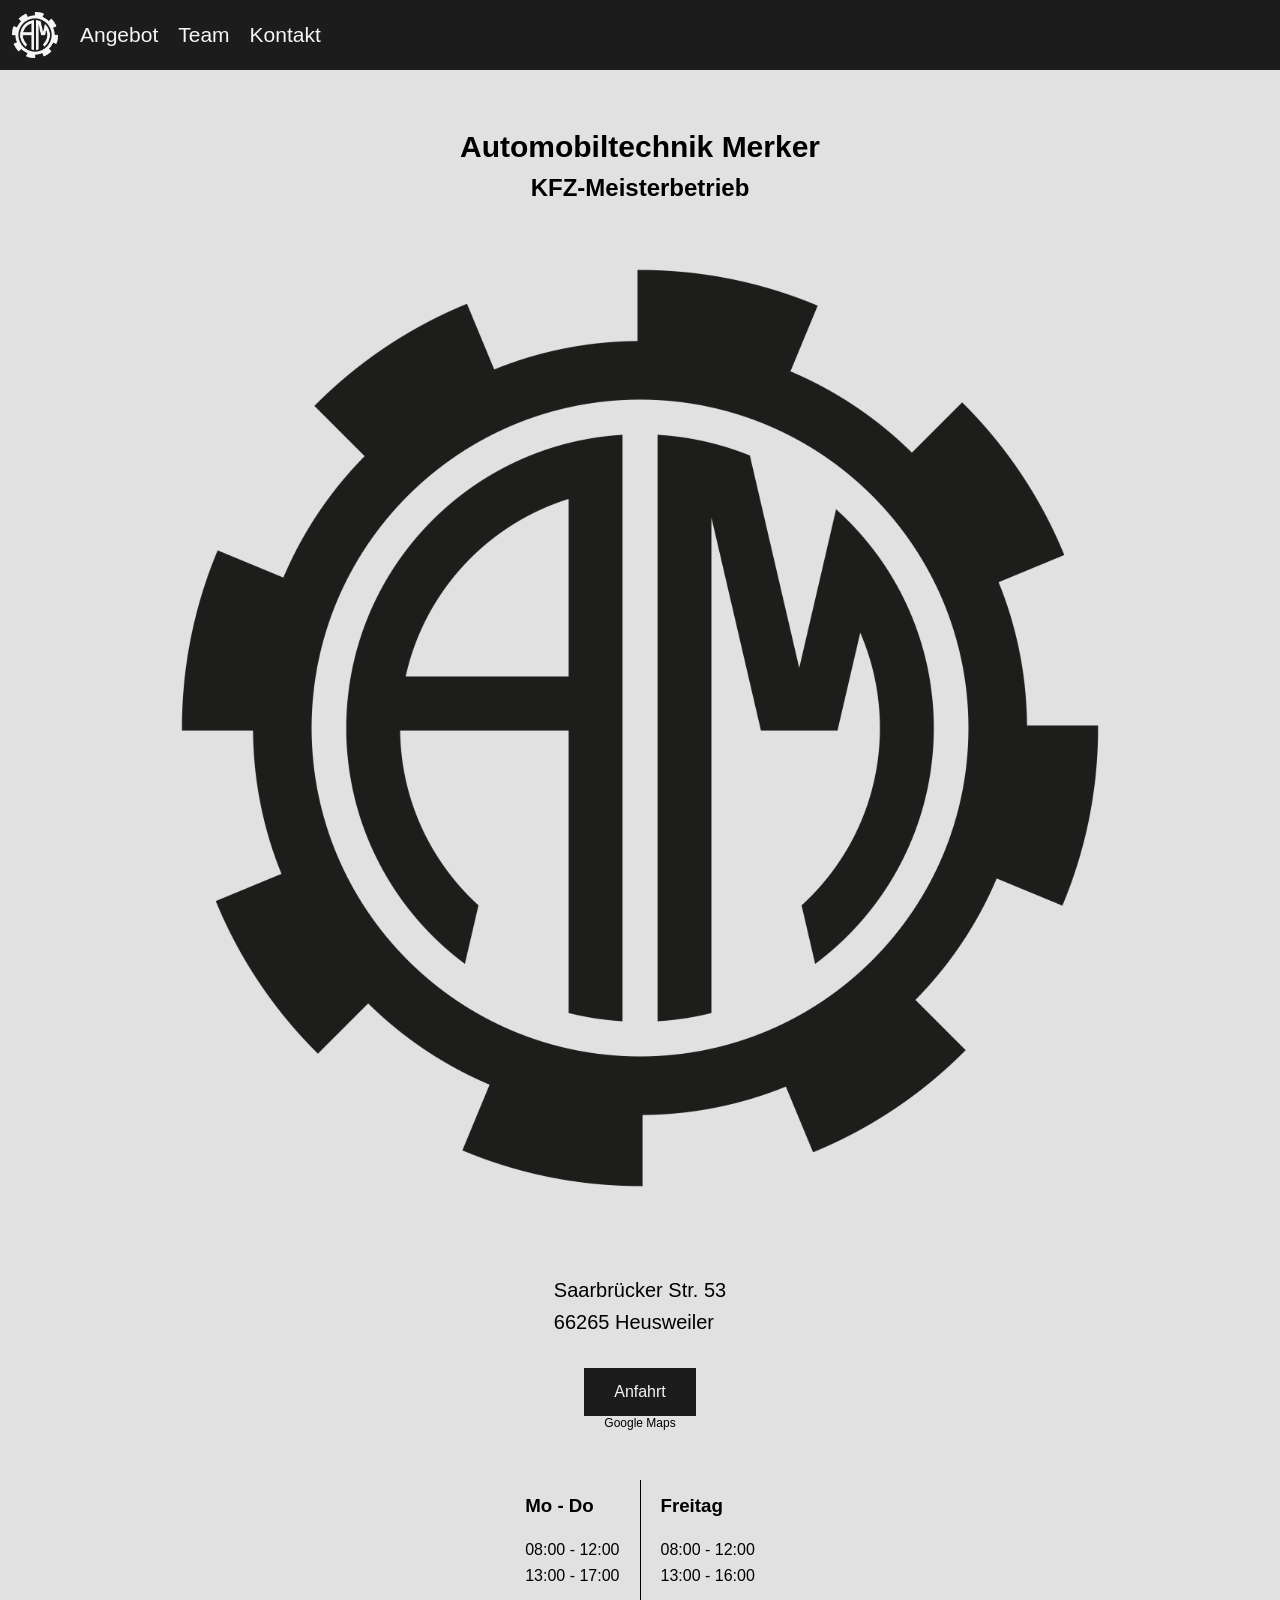
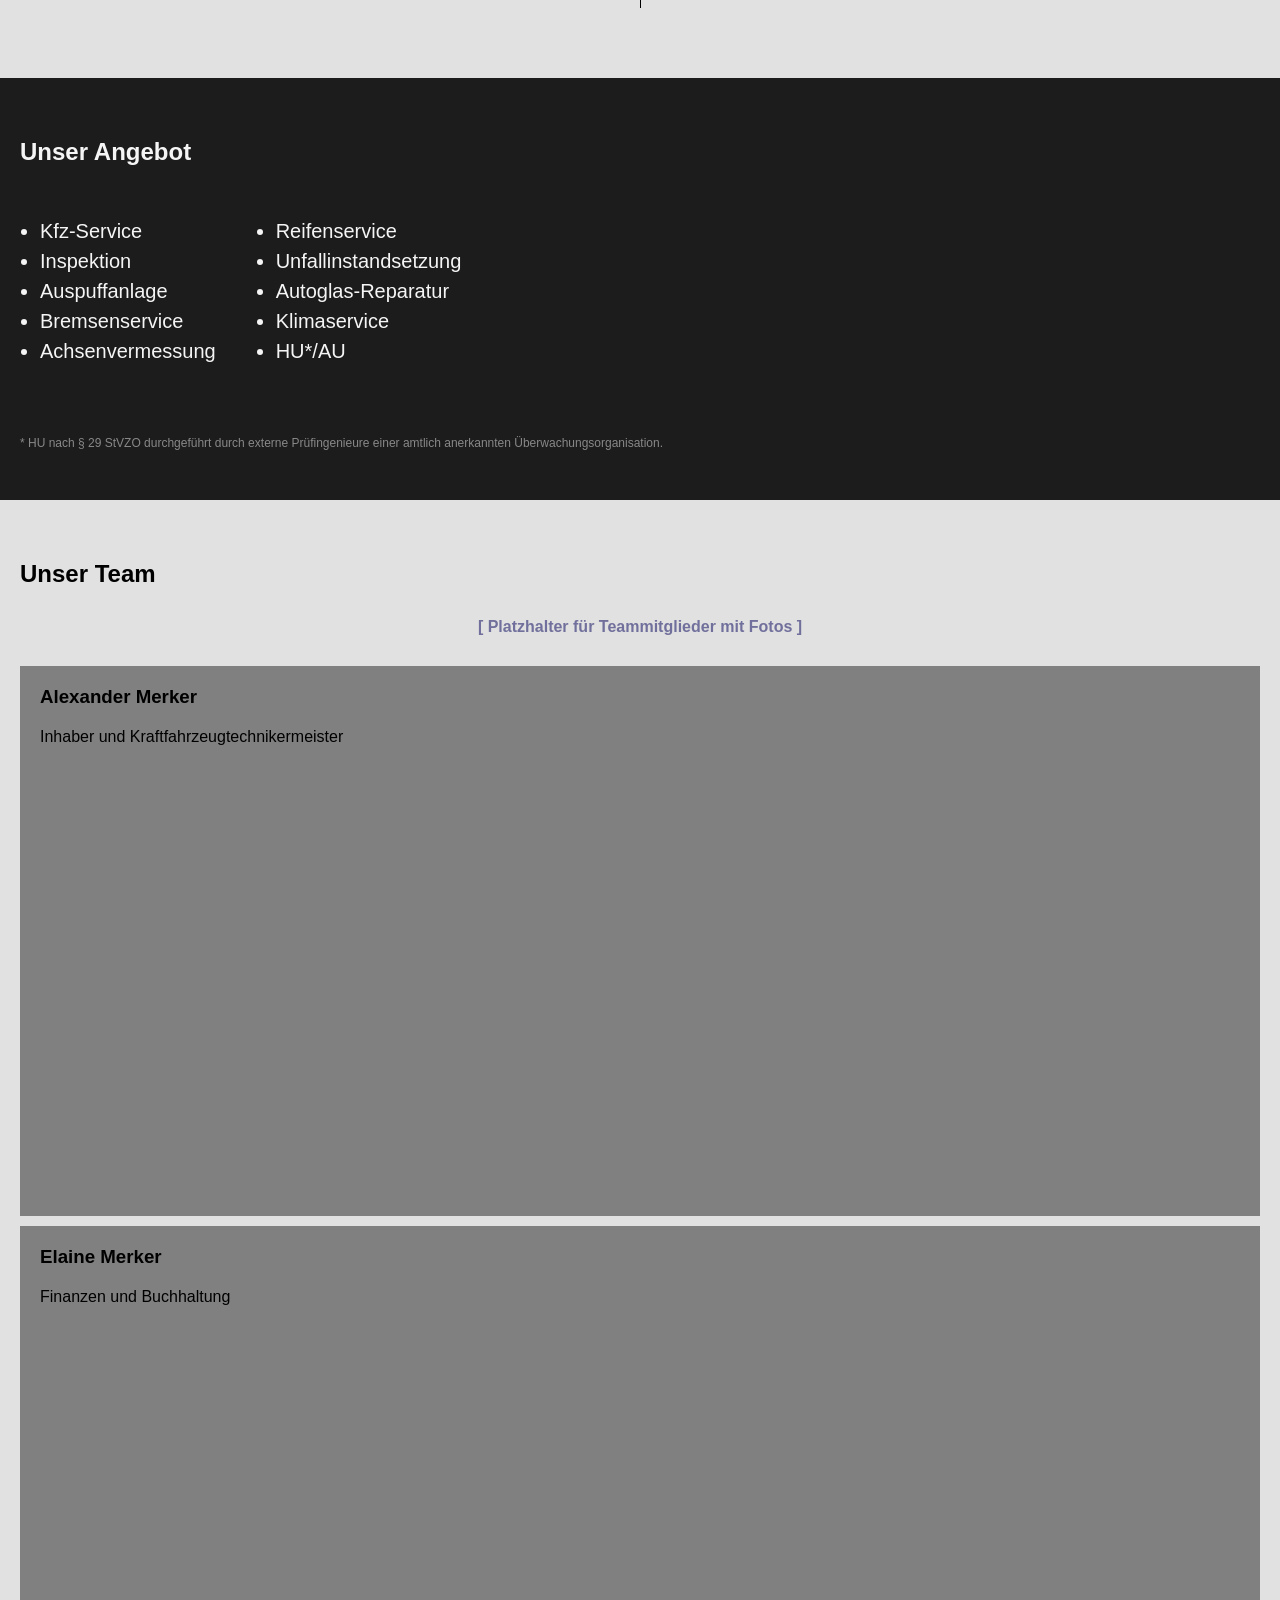
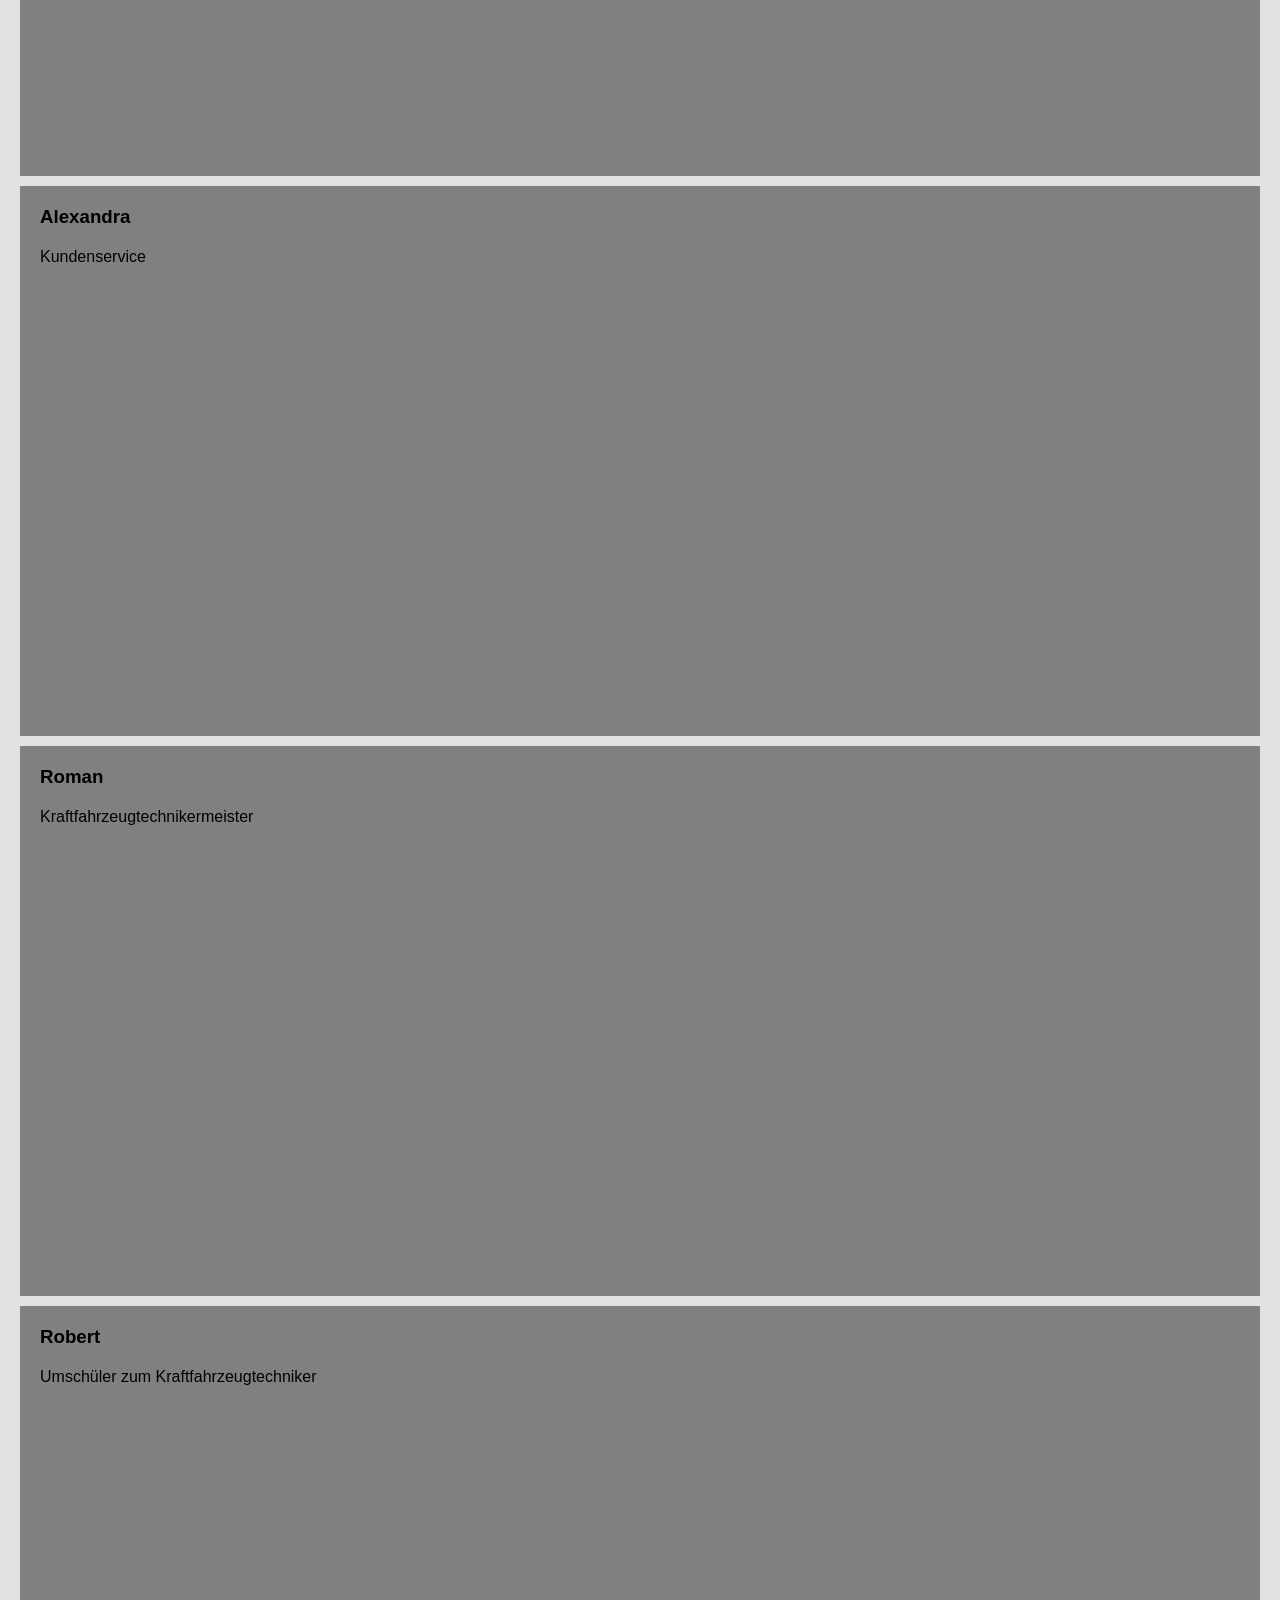
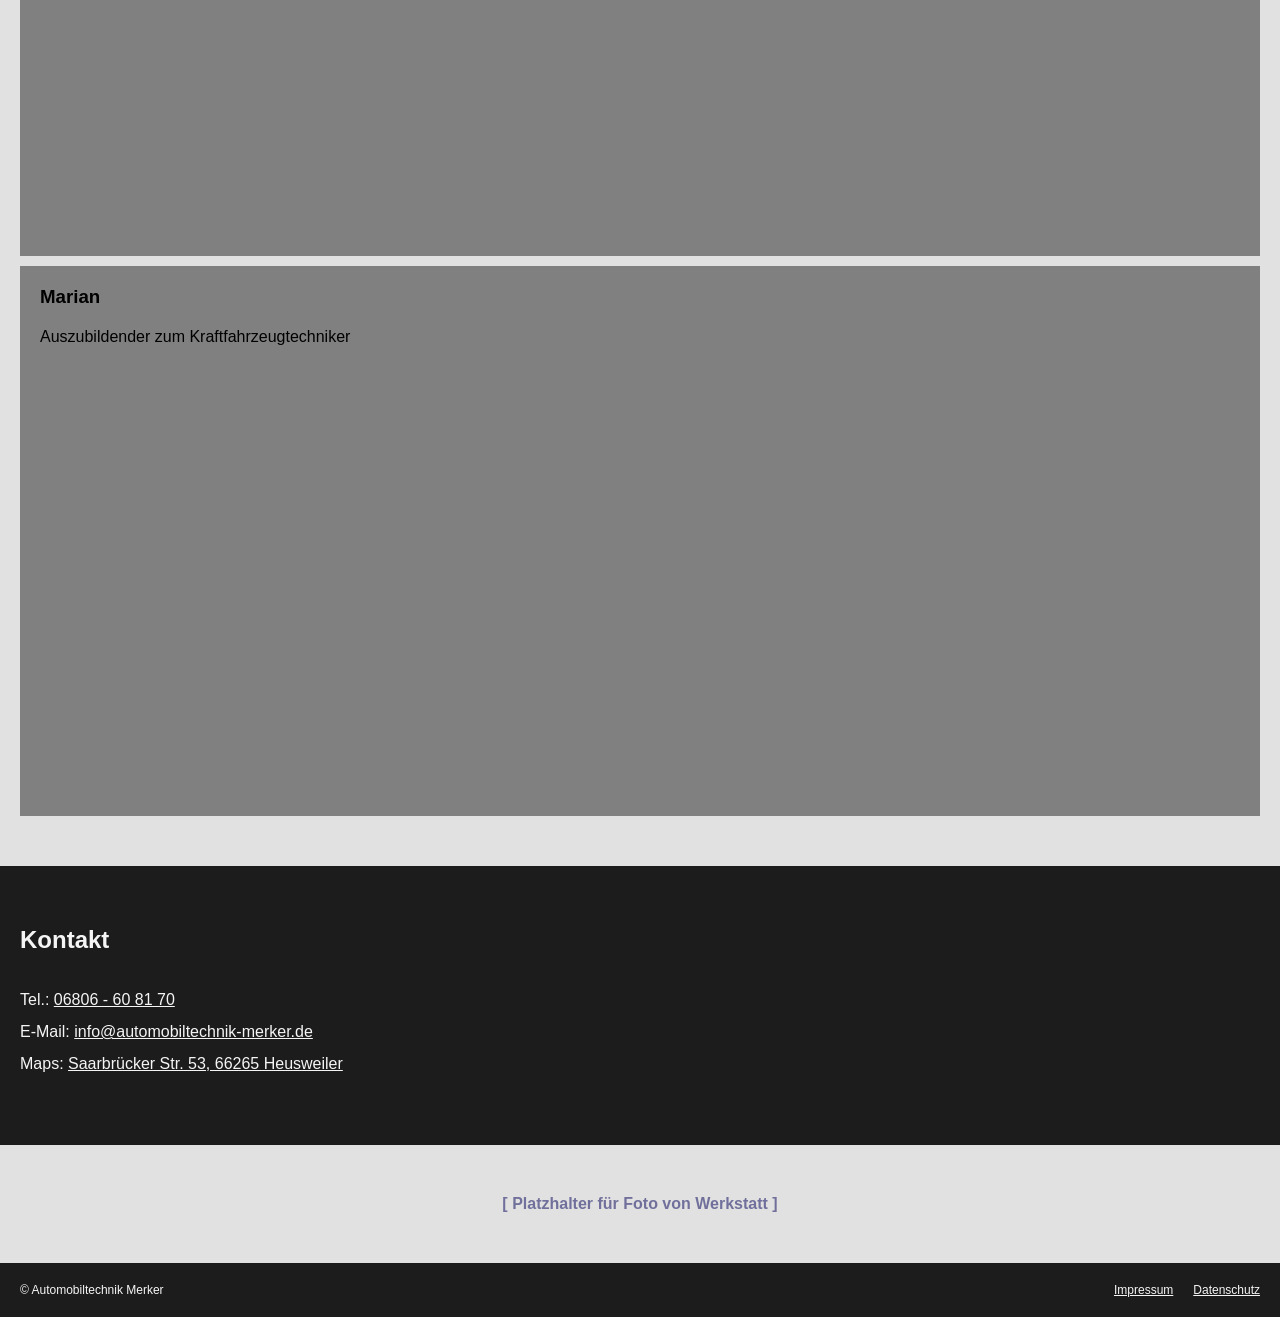
==== index.html @ 30eaf2e8 "Update index.html" ====
<!doctype html>
<html lang="de">
  <head>
    <meta charset="utf-8" />
    <meta name="viewport" content="width=device-width,initial-scale=1">
    
    <title>AM</title>
    <meta name="description" content="Automobiltechnik Merker, KFZ-Meisterbetrieb in Heusweiler, KFZ Betrieb Saarland"/>
        <meta property="og:title" content="Automobiltechnik Merker, KFZ-Meisterbetrieb in Heusweiler, Saarland"/>
        <meta property="og:description" content="Automobiltechnik Merker, KFZ-Meisterbetrieb in Heusweiler, KFZ Betrieb Saarland"/>
        <meta property="og:type" content="website"/>
        <meta property="og:url" content=""/>
    <link href="style.css" rel="stylesheet"/>
    <link rel="icon" href="favicon.ico"/> 
  </head>

  <body>

    <header>
      <ul>
        <li>
          <a href="/">
            <img src="img/AMLogo.png">
          </a>
        </li>
        <li>
          <a href="#angebot">Angebot</a>
        </li>
        <li>
          <a href="#team">Team</a>
        </li>
        <li>
          <a href="#kontakt">Kontakt</a>
        </li>
      </ul>
    </header>

    <main>

        <section class="intro">
            <section class="hero">
                <h1>Automobiltechnik Merker</h1>
                <h2>KFZ-Meisterbetrieb</h2>
                <img class="logo" src="img/AMLogo.png">
           
                <section class="addresse">
                    <p>
                        Saarbrücker Str. 53<br>
                        66265 Heusweiler
                    </p>
                </section>

                <section class="anfahrt">
                    <a href="https://maps.app.goo.gl/u2ddKJhPxf2Sv5Ah8?g_st=isi">Anfahrt</a>
                    <p>Google Maps</p>
                </section>
            </section>
        
            <section class="zeiten">
                <!--<h3>Öffnungszeiten</h3>-->
                <section>
                    <h3>Mo - Do</h3>
                    <ul>
                        <li>08:00 - 12:00</li>
                        <li>13:00 - 17:00</li>
                    </ul>
                </section>
                <section>
                    <h3>Freitag</h3>
                    <ul>
                        <li>08:00 - 12:00</li>
                        <li>13:00 - 16:00</li>
                    </ul>
                </section>
            </section>
        </section>
 

        
        <section class="angebot">
            <a id="angebot"></a>
            <h2>Unser Angebot</h2>

            <section class="services">
                <ul>
                    <li>Kfz-Service</li>
                    <li>Inspektion</li>
                    <li>Auspuffanlage</li>
                    <li>Bremsenservice</li>
                    <li>Achsenvermessung</li>
                </ul>
                <ul>
                    <li>Reifenservice</li>
                    <li>Unfallinstandsetzung</li>
                    <li>Autoglas-Reparatur</li>
                    <li>Klimaservice</li>
                    <li>HU*/AU</li>
                </ul>
            </section>

            <p class="subtext">* HU nach § 29 StVZO durchgeführt durch externe Prüfingenieure einer amtlich anerkannten Überwachungsorganisation.</p>
        </section>

        <section class="team">
            <a id="team"></a>
            <h2>Unser Team</h2>
            <p class="placeholder">[ Platzhalter für Teammitglieder mit Fotos ]</p>
            <ul>
                <li>
                  <h3>Alexander Merker</h3>
                  <p>Inhaber und Kraftfahrzeugtechnikermeister</p>
                </li>
                <li>
                  <h3>Elaine Merker</h3>
                  <p>Finanzen und Buchhaltung</p>
                </li>
                <li>
                  <h3>Alexandra <!--Hoffmann von Pidoll--></h3>
                  <p>Kundenservice</p>
                </li>
                <li>
                  <h3>Roman <!-- Serf --></h3>
                  <p>Kraftfahrzeugtechnikermeister</p>
                </li>
                <li>
                  <h3>Robert <!-- Bóviz --></h3>
                  <p>Umschüler zum Kraftfahrzeugtechniker</p>
                </li>
                <li>
                  <h3>Marian <!-- Jochum --></h3>
                  <p>Auszubildender zum Kraftfahrzeugtechniker</p>
                </li>
            </ul>
        </section>

        <section class="kontakt">
            <a id="kontakt"></a>
            <h2>Kontakt</h2>
            <ul>
                <li>Tel.: <a href="tel:06806608170">06806 - 60 81 70</a></li>
                <li>E-Mail: <a href="mailto:info@automobiltechnik-merker.de">info@automobiltechnik-merker.de</a></li>
                <li>Maps: <a href="https://maps.app.goo.gl/u2ddKJhPxf2Sv5Ah8?g_st=isi">Saarbrücker Str. 53, 66265 Heusweiler</a></li>
            </ul>
        </section>

        <section class="werkstatt">
            <p class="placeholder">[ Platzhalter für Foto von Werkstatt ]</p>
        </section>
  
    </main>

    <footer>
        <span>© Automobiltechnik Merker</span>
        <ul>
            <li><a href="impressum.html">Impressum</a></li>
            <li><a href="datenschutz.html">Datenschutz</a></li>
        </ul>
    </footer>

  </body>
</html>
---- style.css ----
/* Style by Flosha
  https://flosh.in */

* {
    margin: 0;
    padding: 0;
    box-sizing: border-box;
}

body {
    font-family: Helvetica, Arial, sans-serif;
    background: #e1e1e1;
}

/* HEADER / NAVI */

header {
    background: #1c1c1c;
    color: #f5f5f5;
    font-size: 21px;
    padding: 10px;
}

header ul, footer ul {
    display: flex;
    list-style: none;
    align-items: center;
    gap: 20px;
}

header ul li a:nth-of-type(1) {
    display: flex;
    gap: 10px;
    align-items: center;
}

header h1 {
    font-size: inherit;
}

header img {
    max-width: 50px;
    filter: invert(1) contrast(1.2);
}


/* ABSTÄNDE */

.intro h1 {
    margin-top: 40px;
}

h2 {
    margin-top: 10px;
    margin-bottom: 30px;
}

h3 {
    margin-bottom: 20px;
}

.intro {
    padding: 20px;
}

.angebot, .team, .kontakt, .werkstatt {
    padding: 50px 20px;
}


/* LINK STYLING */

header a, footer a, .kontakt a {
    color: inherit;
}

header a {
    text-decoration: none;
}

header a:hover, footer a:hover, .kontakt a:hover {
    color: rgb(163, 163, 163);
}


/* INTRO */

.intro {
    display: flex;
    flex-direction: column;
}

main .logo {
    max-width: 80%;
}

.angebot, .kontakt {
    background: #1c1c1c;
    color: #f5f5f5;
}

.hero {
    display: flex;
    flex-direction: column;
    align-items: center;
}

.hero h1 {
    text-align: center;
    font-size: 30px;
}


/* ADDRESSE */

.addresse {
    font-size: 20px;
    line-height: 1.6em;
    margin: 50px 0 30px;
}

.anfahrt p {
    font-size: 12px;
    text-align: center;
}

.anfahrt a {
    background: #1c1c1c;
    color: #f5f5f5;
    text-decoration: none;
    padding: 15px 30px;
    display: flex;
}

.anfahrt a:hover {
    background: #747474;
    color: black;
}


/* ÖFFNUNGSZEITEN */

.zeiten {
    margin-top: 50px;
    margin-bottom: 50px;
    display: flex;
    justify-content: center;
}

.zeiten section {
    padding: 15px 20px 20px;
}

.zeiten ul {
    list-style: none;
}

.zeiten section:nth-of-type(1) {
    border-right: 1px solid black;
}

.zeiten ul li {
    line-height: 1.6em;
}


/* SERVICES */

.services {
    display: flex;
    margin-top: 30px;
    margin-bottom: 50px;
    padding: 20px;
    flex-wrap: wrap;
}

.services ul {
    font-size: 20px;
    line-height: 1.5em;
    padding-right: 60px;
}

.subtext {
    font-size: 12px;
    color: rgb(136, 136, 136);
}


/* TEAM */ 

.team ul {
    list-style: none;
    display: flex;
    flex-direction: column;
    gap: 10px;
    justify-content: space-between;
    margin-top: 30px;
}

.team ul li {
    width: 100%;
    background: gray;
    height: 550px;
    padding: 20px;
}


/* KONTAKT */

.kontakt ul {
    list-style: none;
    line-height: 2em;
    padding-bottom: 15px;
}


/* FOOTER */

footer {
    background: #1c1c1c;
    color: #f5f5f5;
    display: flex;
    padding: 20px;
    font-size: 12px;
    justify-content: space-between;
}


/* IMPRESSUM & DATENSCHUTZ */

.subpage {
    padding: 20px;
    line-height: 1.6;
}

.subpage h1 {
    padding-bottom: 30px;
}

.subpage p {
    padding: 10px 0;
}

.subpage ul {
    padding-left: 20px;
}

.subpage hr {
    margin: 20px 0 30px;
}

.subpage h2 {
    margin-top: 20px;
    margin-bottom: 10px;
}


/* TO BE REMOVED */

.placeholder {
    color: rgb(113, 112, 156);
    font-weight: bold;
    text-align: center;
}
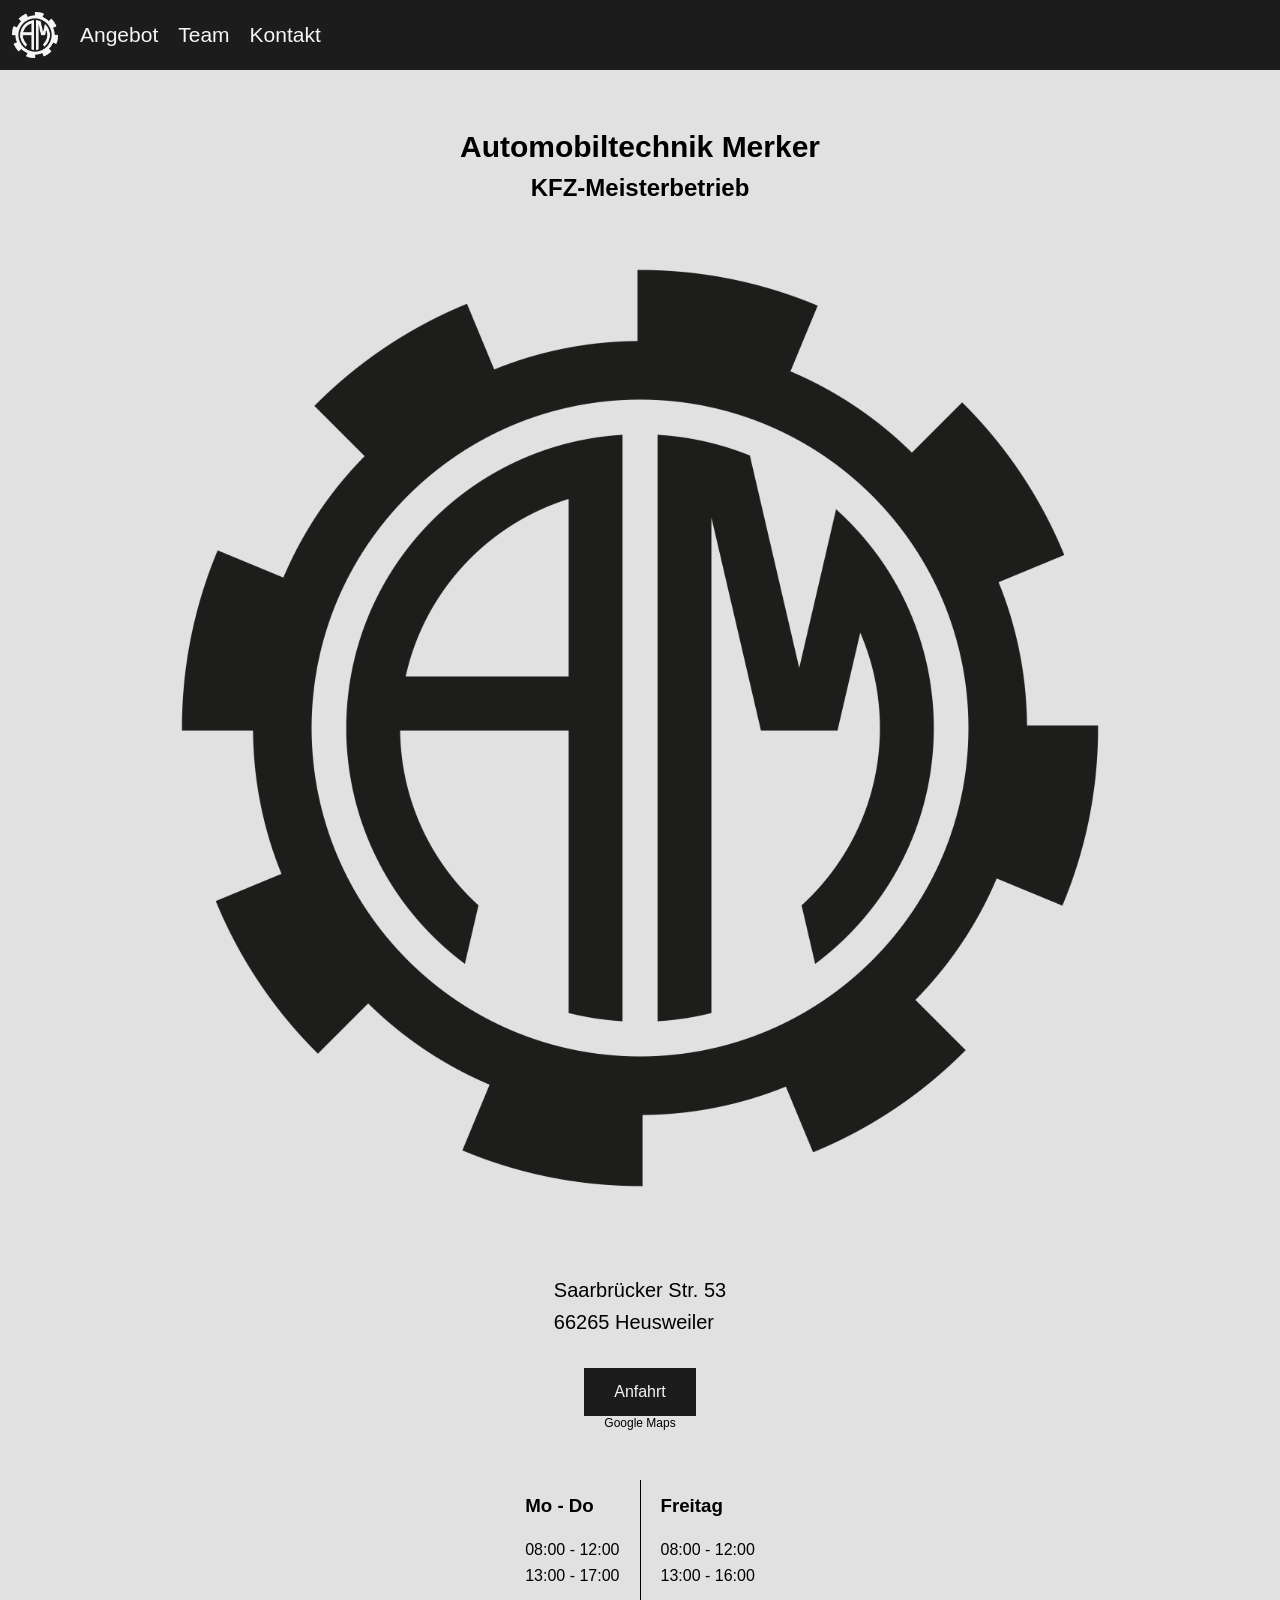
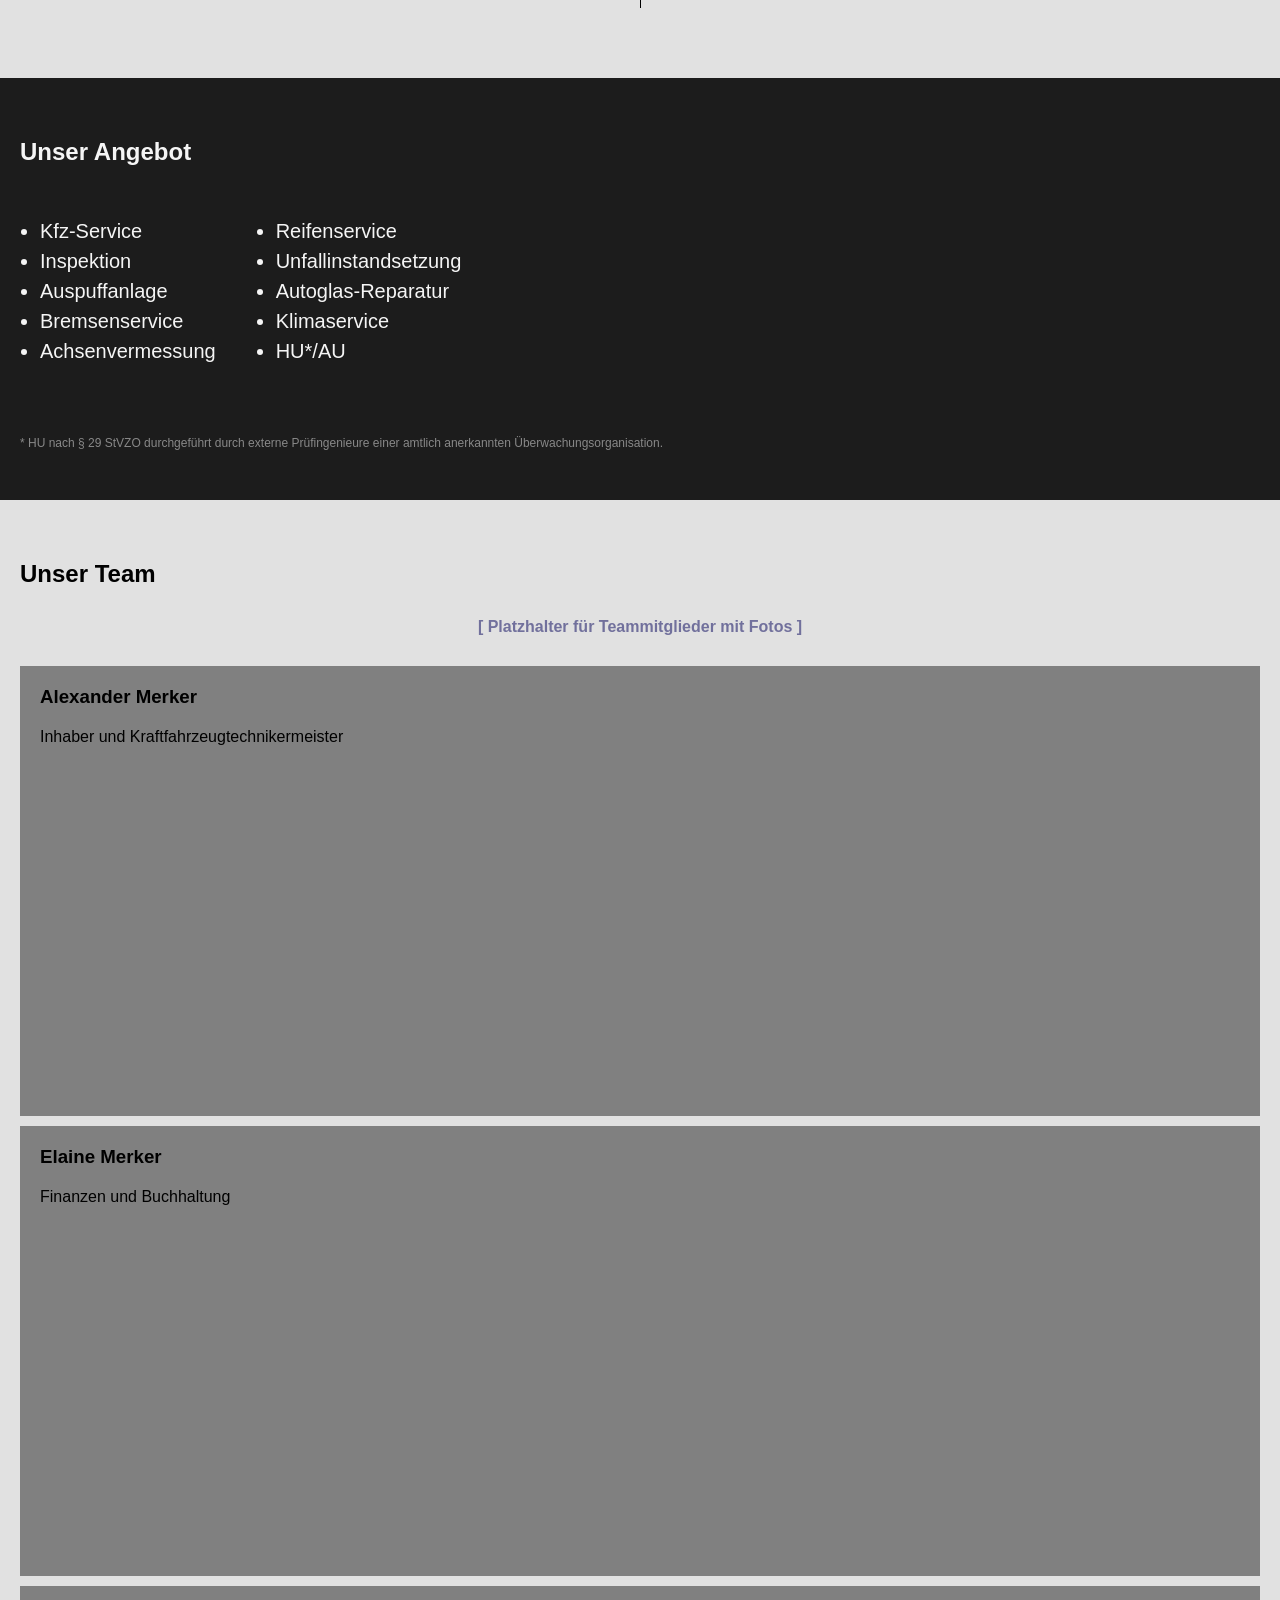
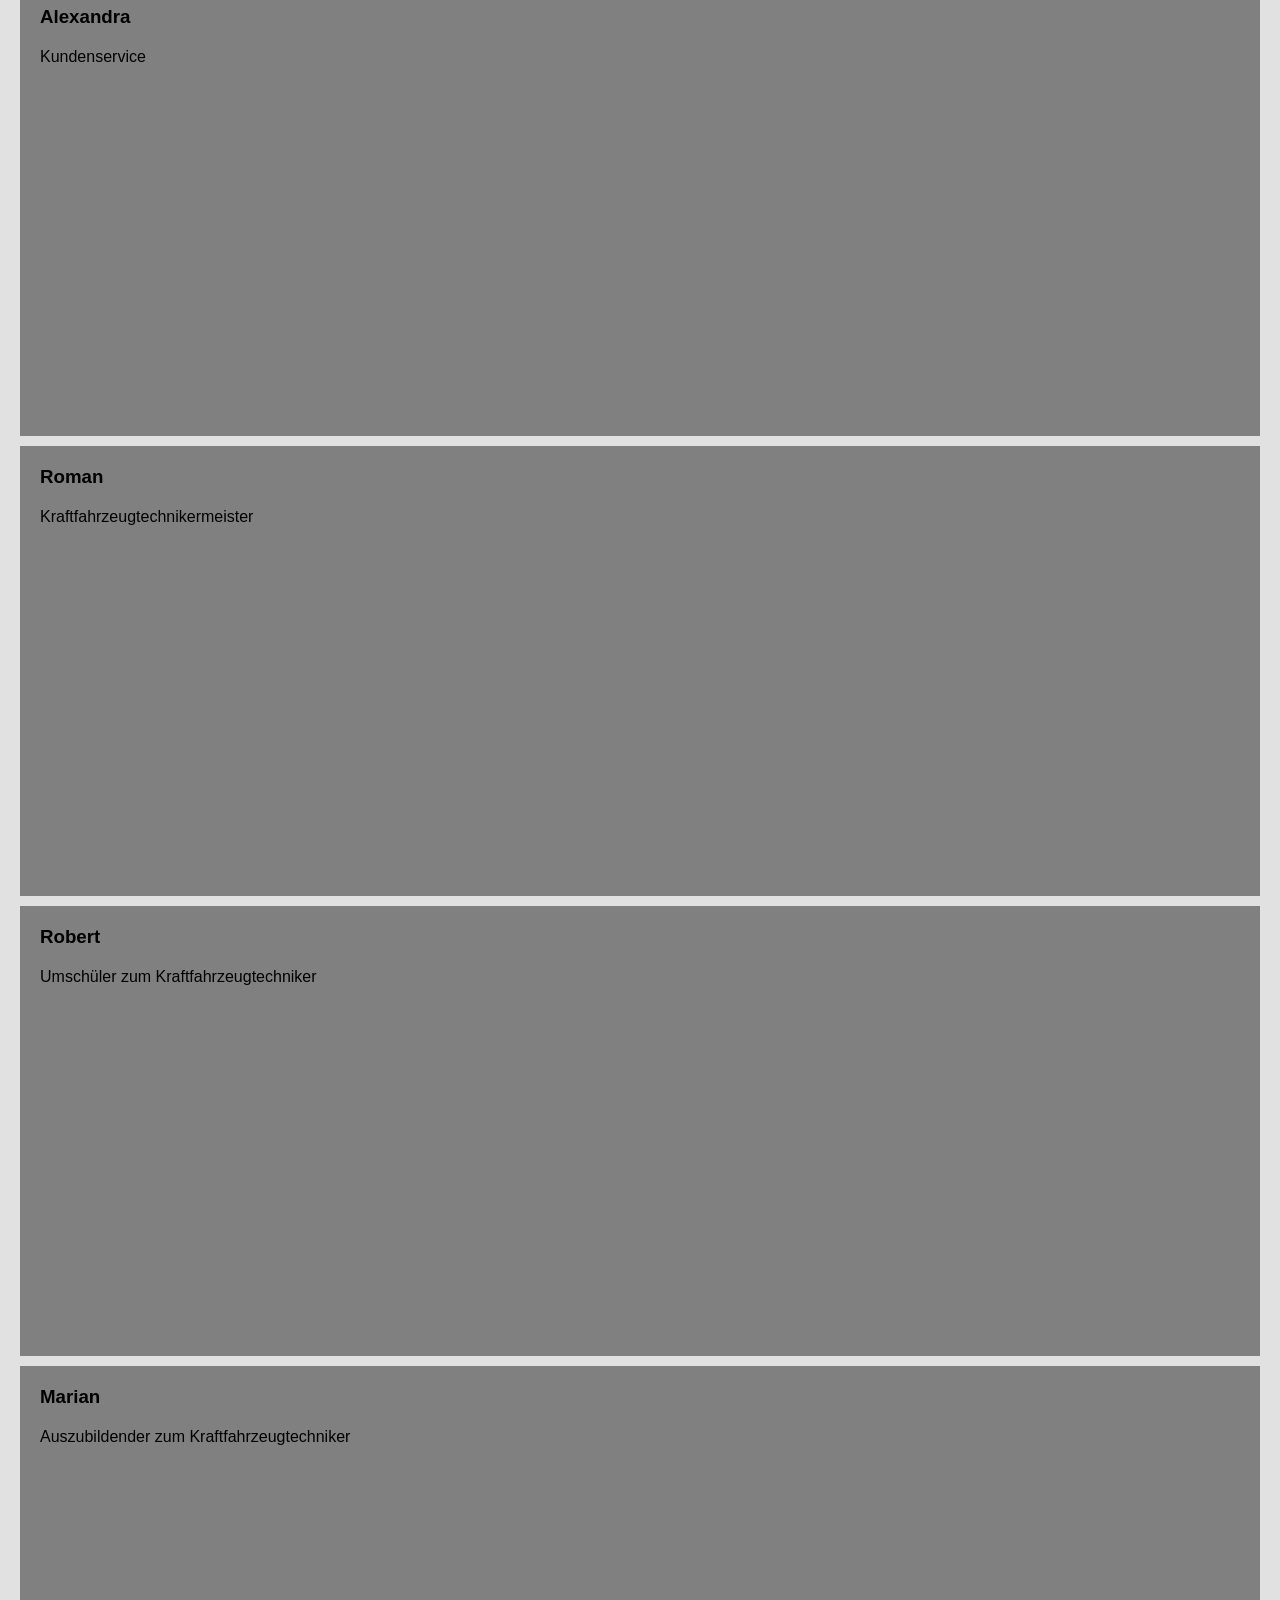
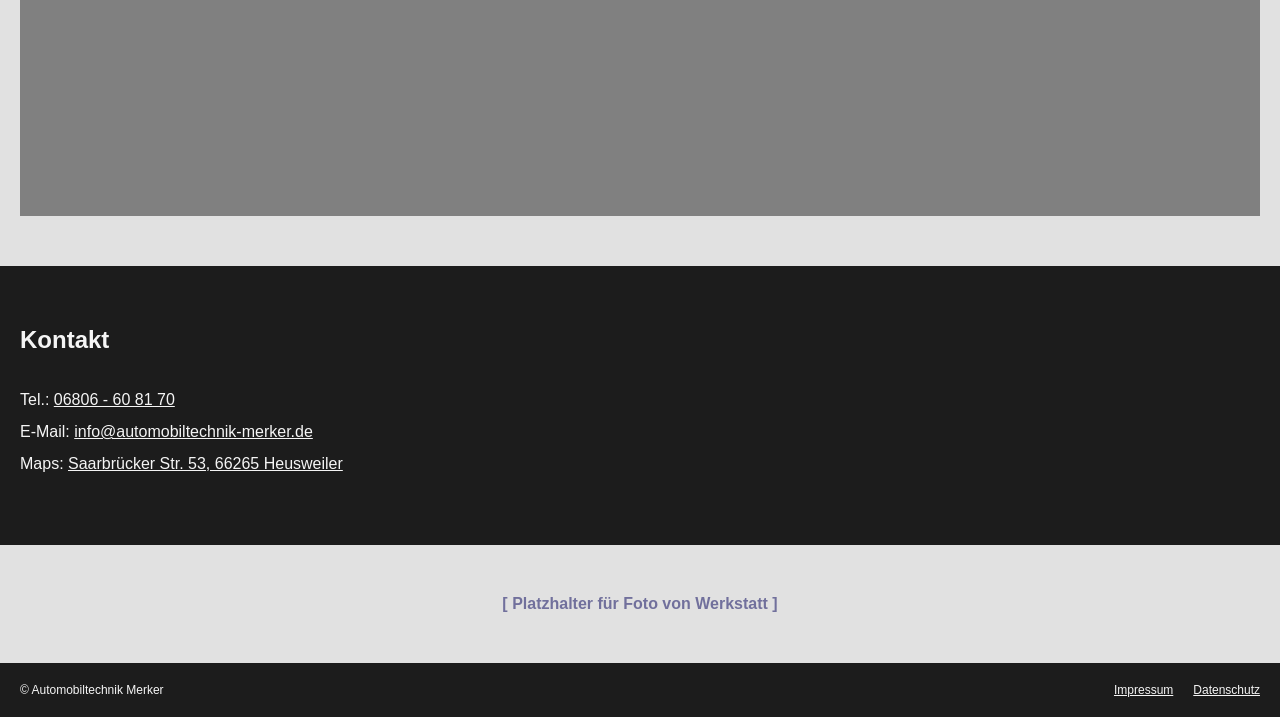
==== commit 1123390d: "Update index.html" ====
--- a/index.html
+++ b/index.html
@@ -115,19 +115,19 @@
                   <p>Finanzen und Buchhaltung</p>
                 </li>
                 <li>
-                  <h3>Alexandra <!--Hoffmann von Pidoll--></h3>
+                  <h3>Alexandra</h3>
                   <p>Kundenservice</p>
                 </li>
                 <li>
-                  <h3>Roman <!-- Serf --></h3>
+                  <h3>Roman</h3>
                   <p>Kraftfahrzeugtechnikermeister</p>
                 </li>
                 <li>
-                  <h3>Robert <!-- Bóviz --></h3>
+                  <h3>Robert</h3>
                   <p>Umschüler zum Kraftfahrzeugtechniker</p>
                 </li>
                 <li>
-                  <h3>Marian <!-- Jochum --></h3>
+                  <h3>Marian</h3>
                   <p>Auszubildender zum Kraftfahrzeugtechniker</p>
                 </li>
             </ul>
--- a/style.css
+++ b/style.css
@@ -19,6 +19,10 @@
     color: #f5f5f5;
     font-size: 21px;
     padding: 10px;
+    position: fixed; 
+    top: 0;
+    height: 70px;
+    width: 100%;
 }
 
 header ul, footer ul {
@@ -47,7 +51,7 @@
 /* ABSTÄNDE */
 
 .intro h1 {
-    margin-top: 40px;
+    margin-top: 110px;
 }
 
 h2 {
@@ -200,7 +204,7 @@
 .team ul li {
     width: 100%;
     background: gray;
-    height: 550px;
+    height: 450px;
     padding: 20px;
 }
 
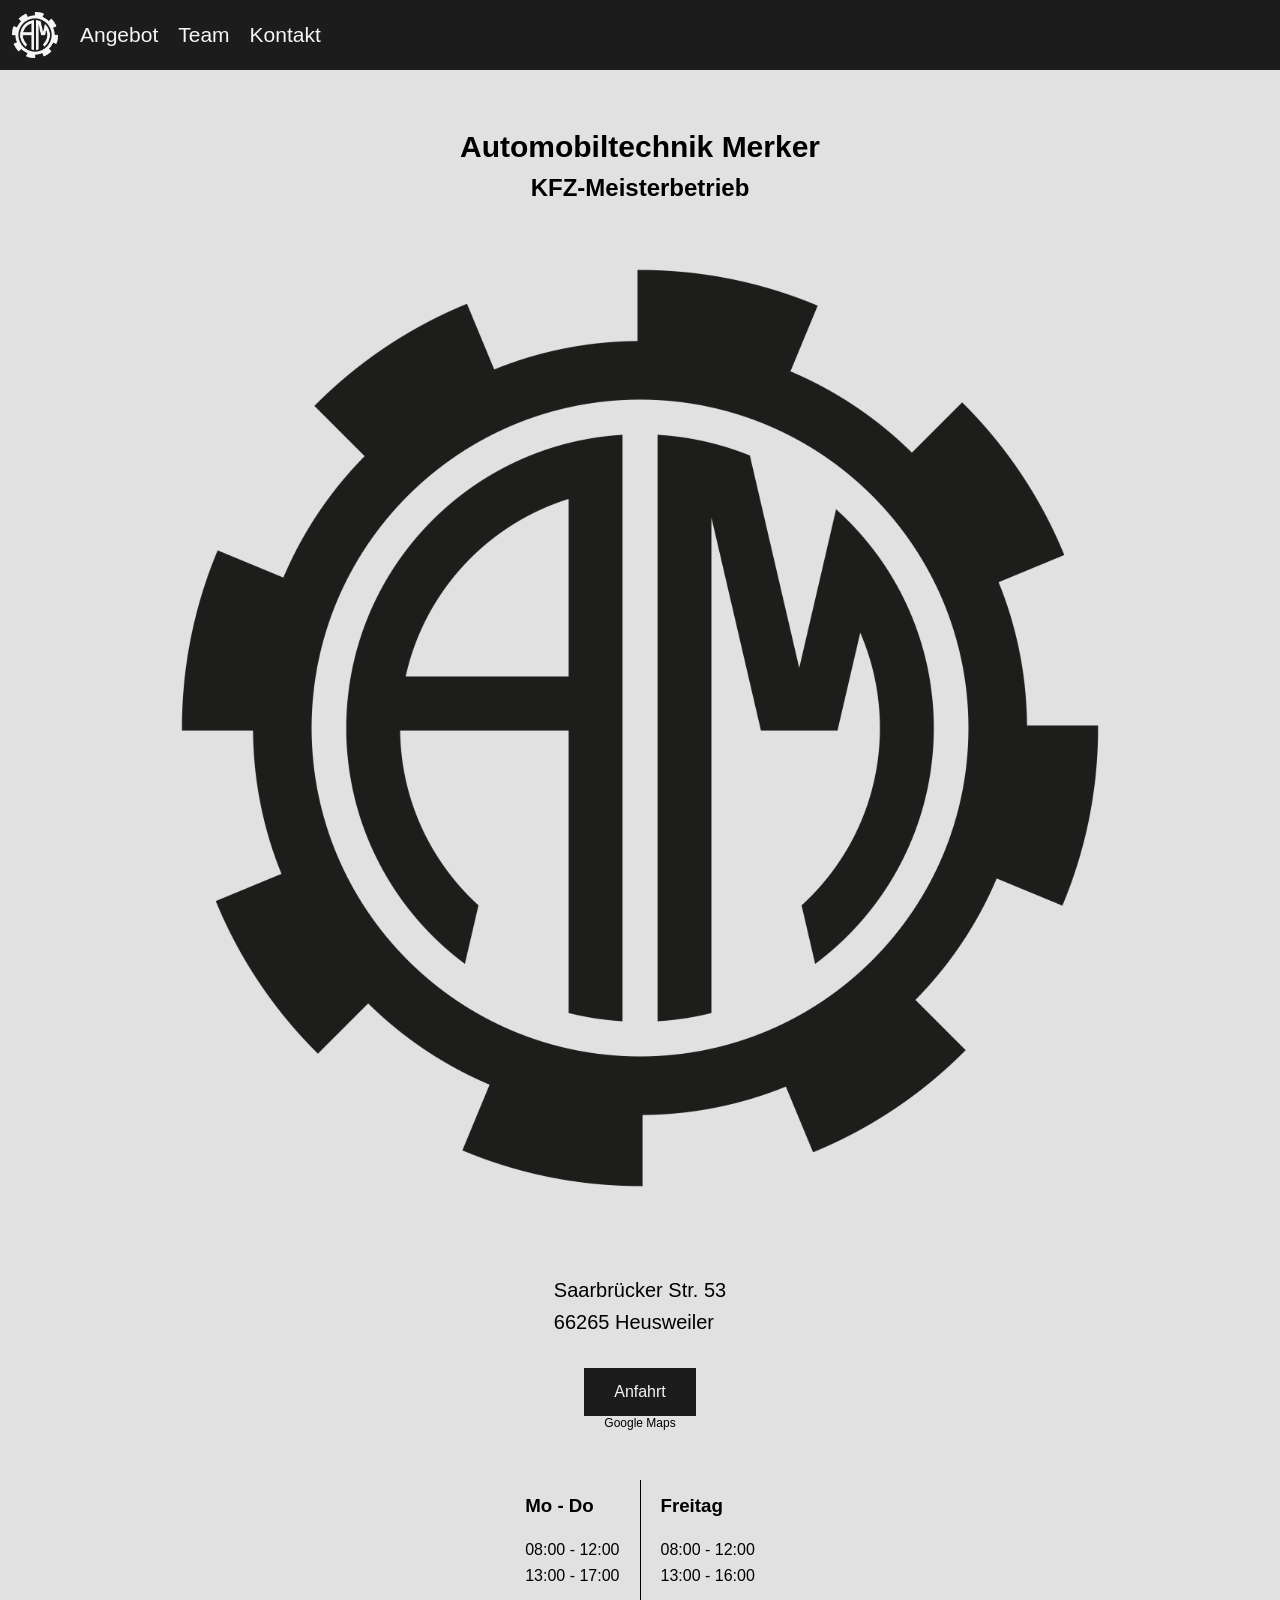
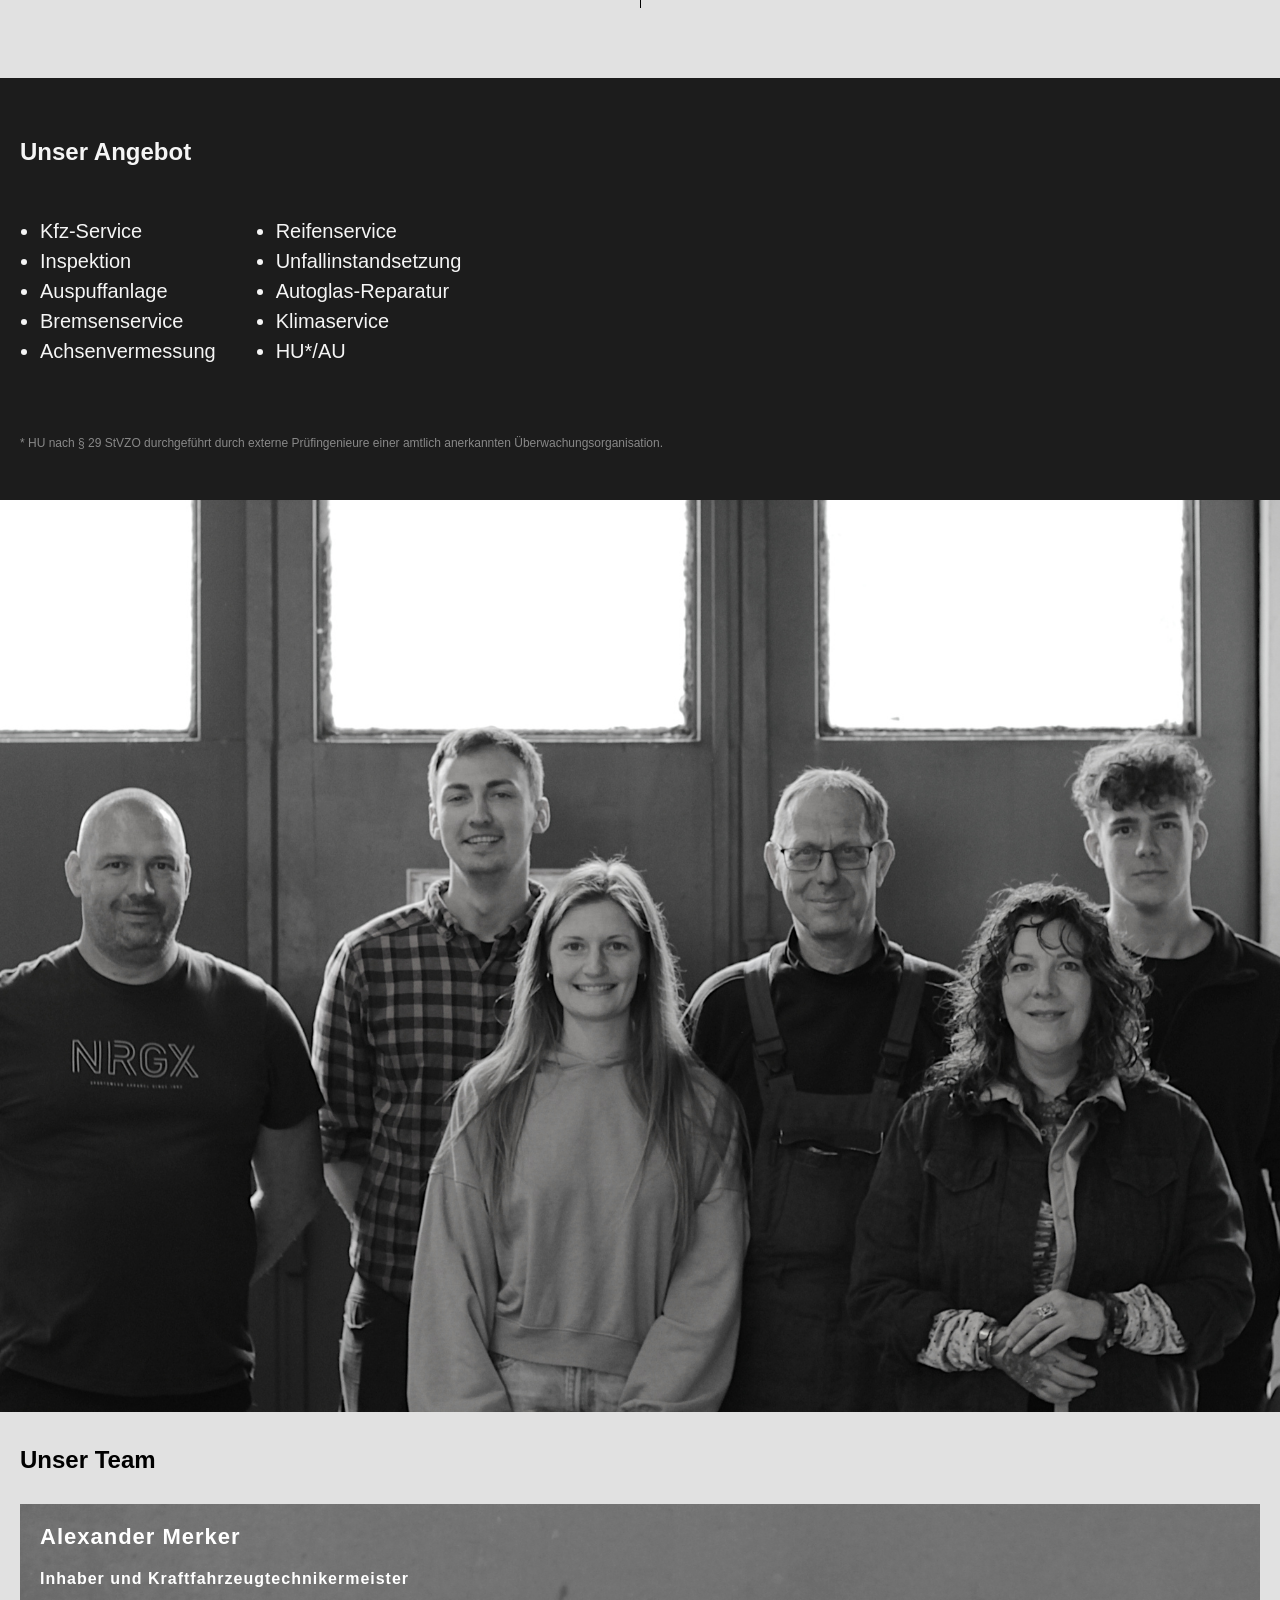
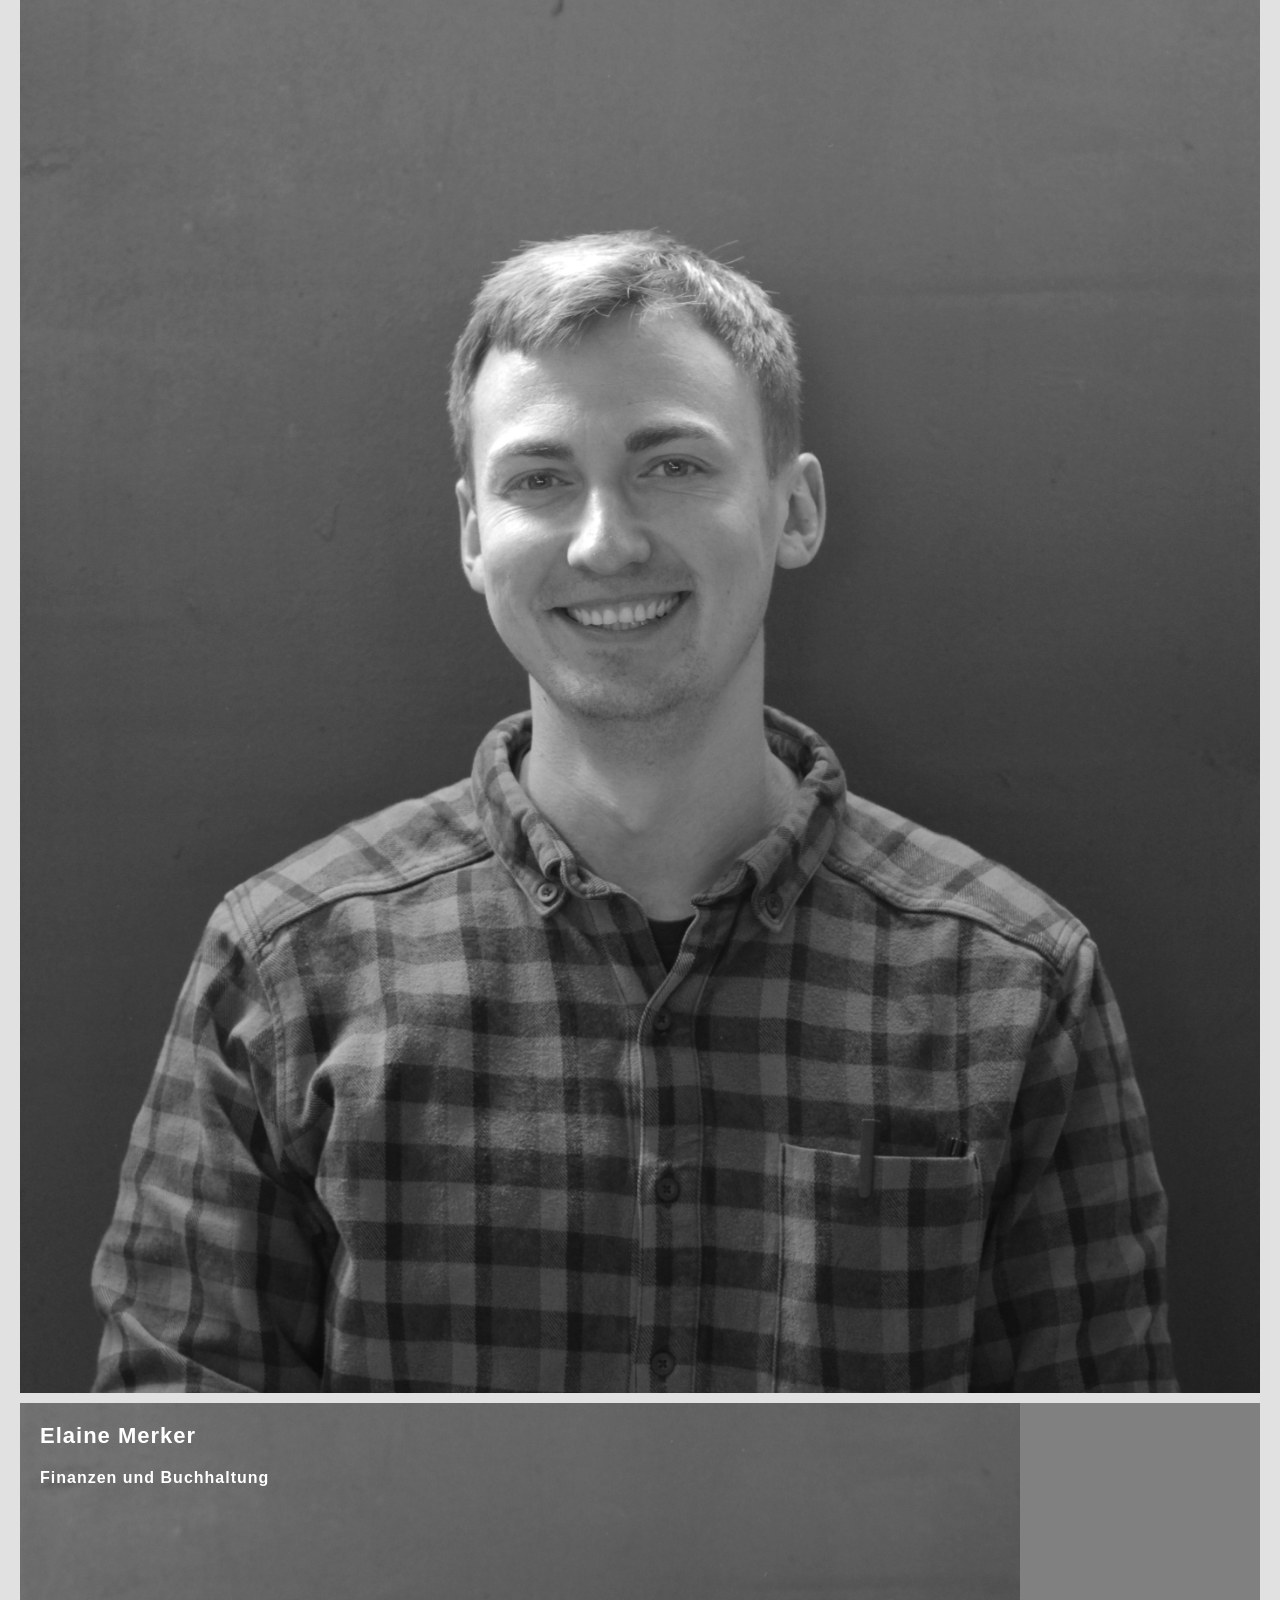
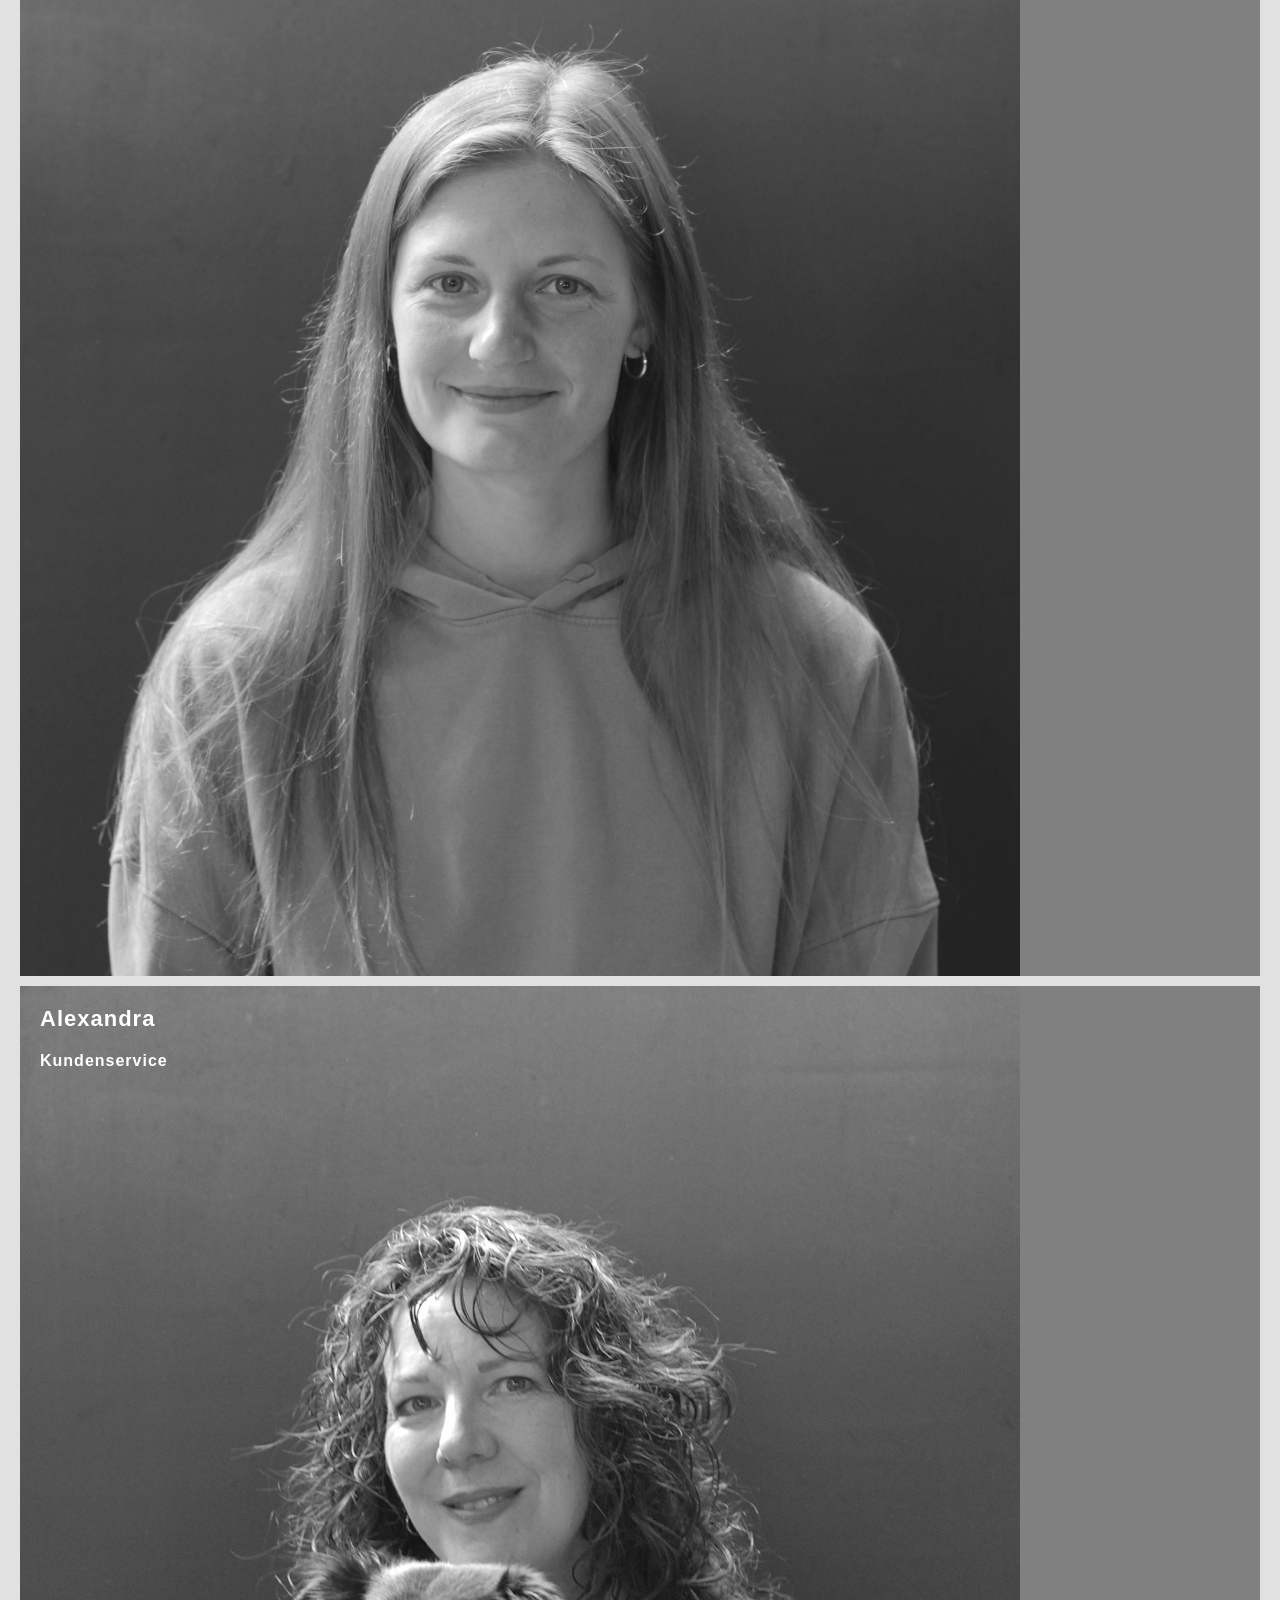
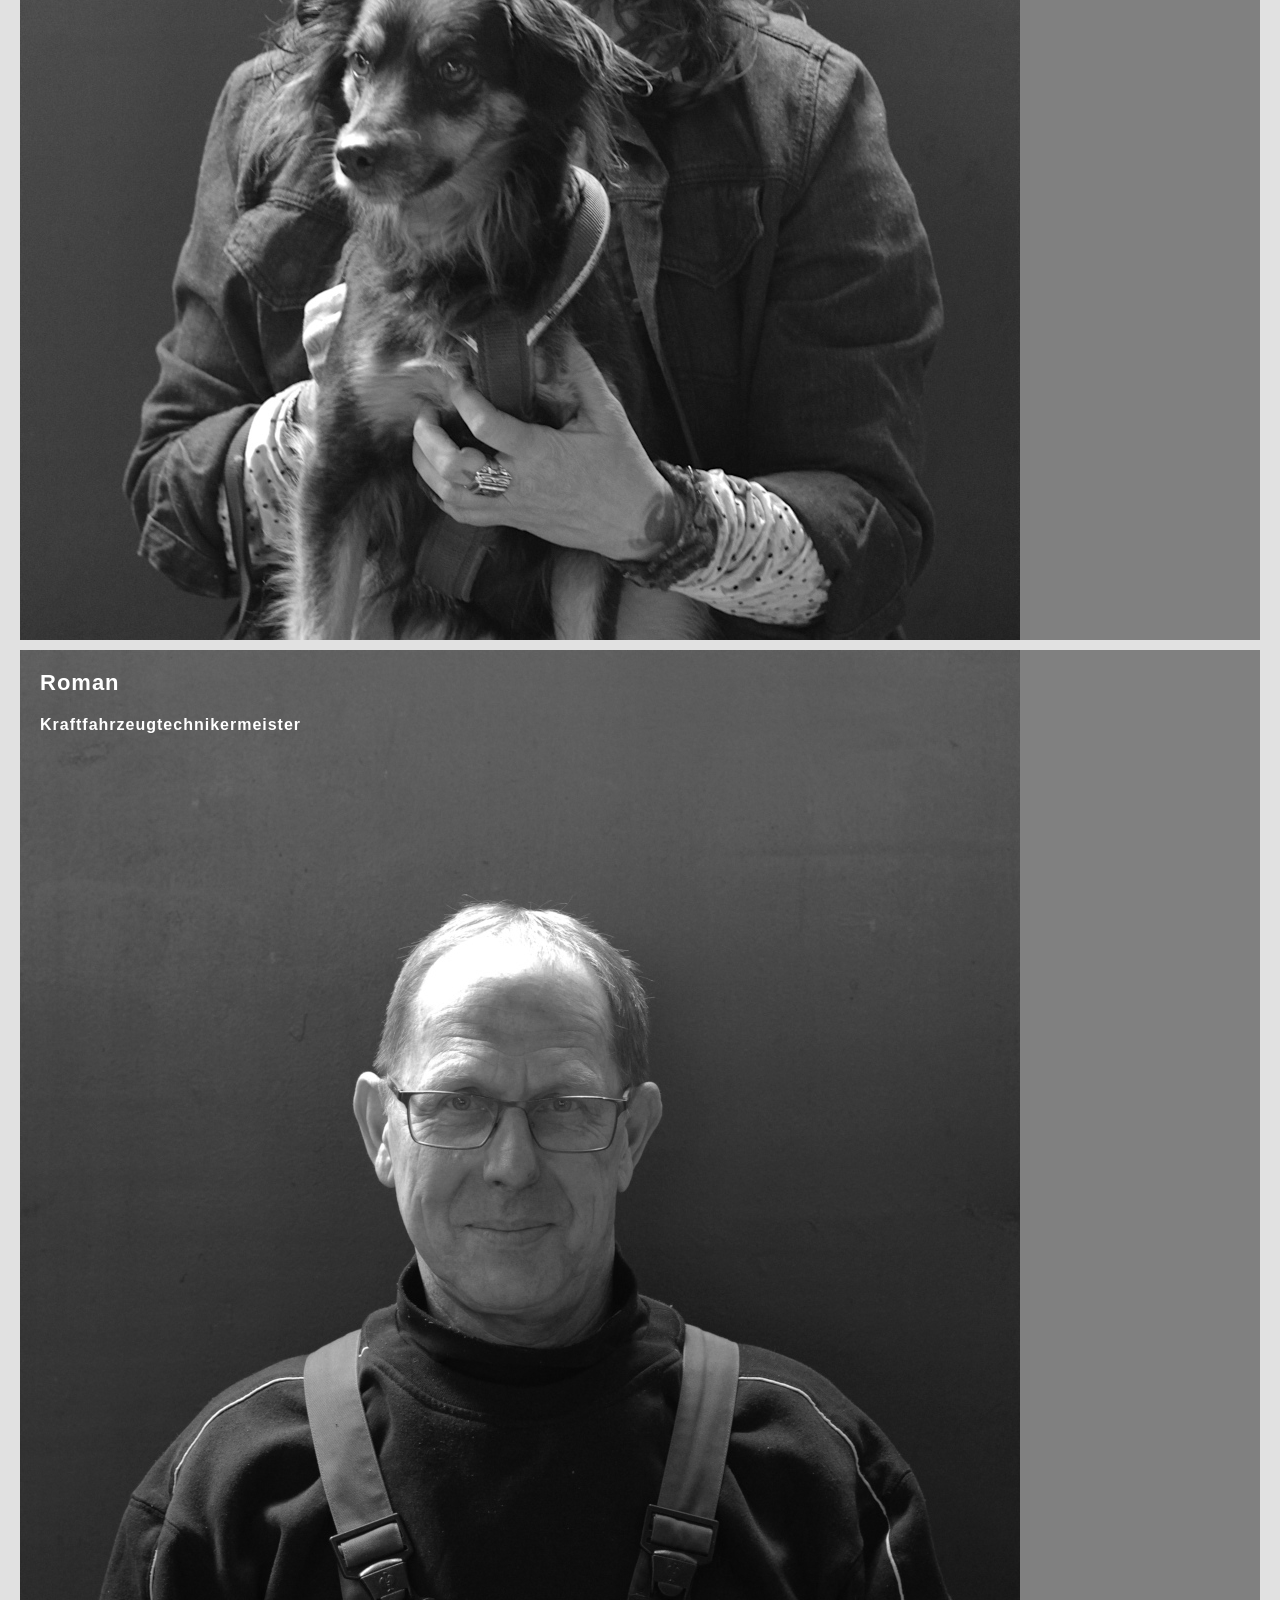
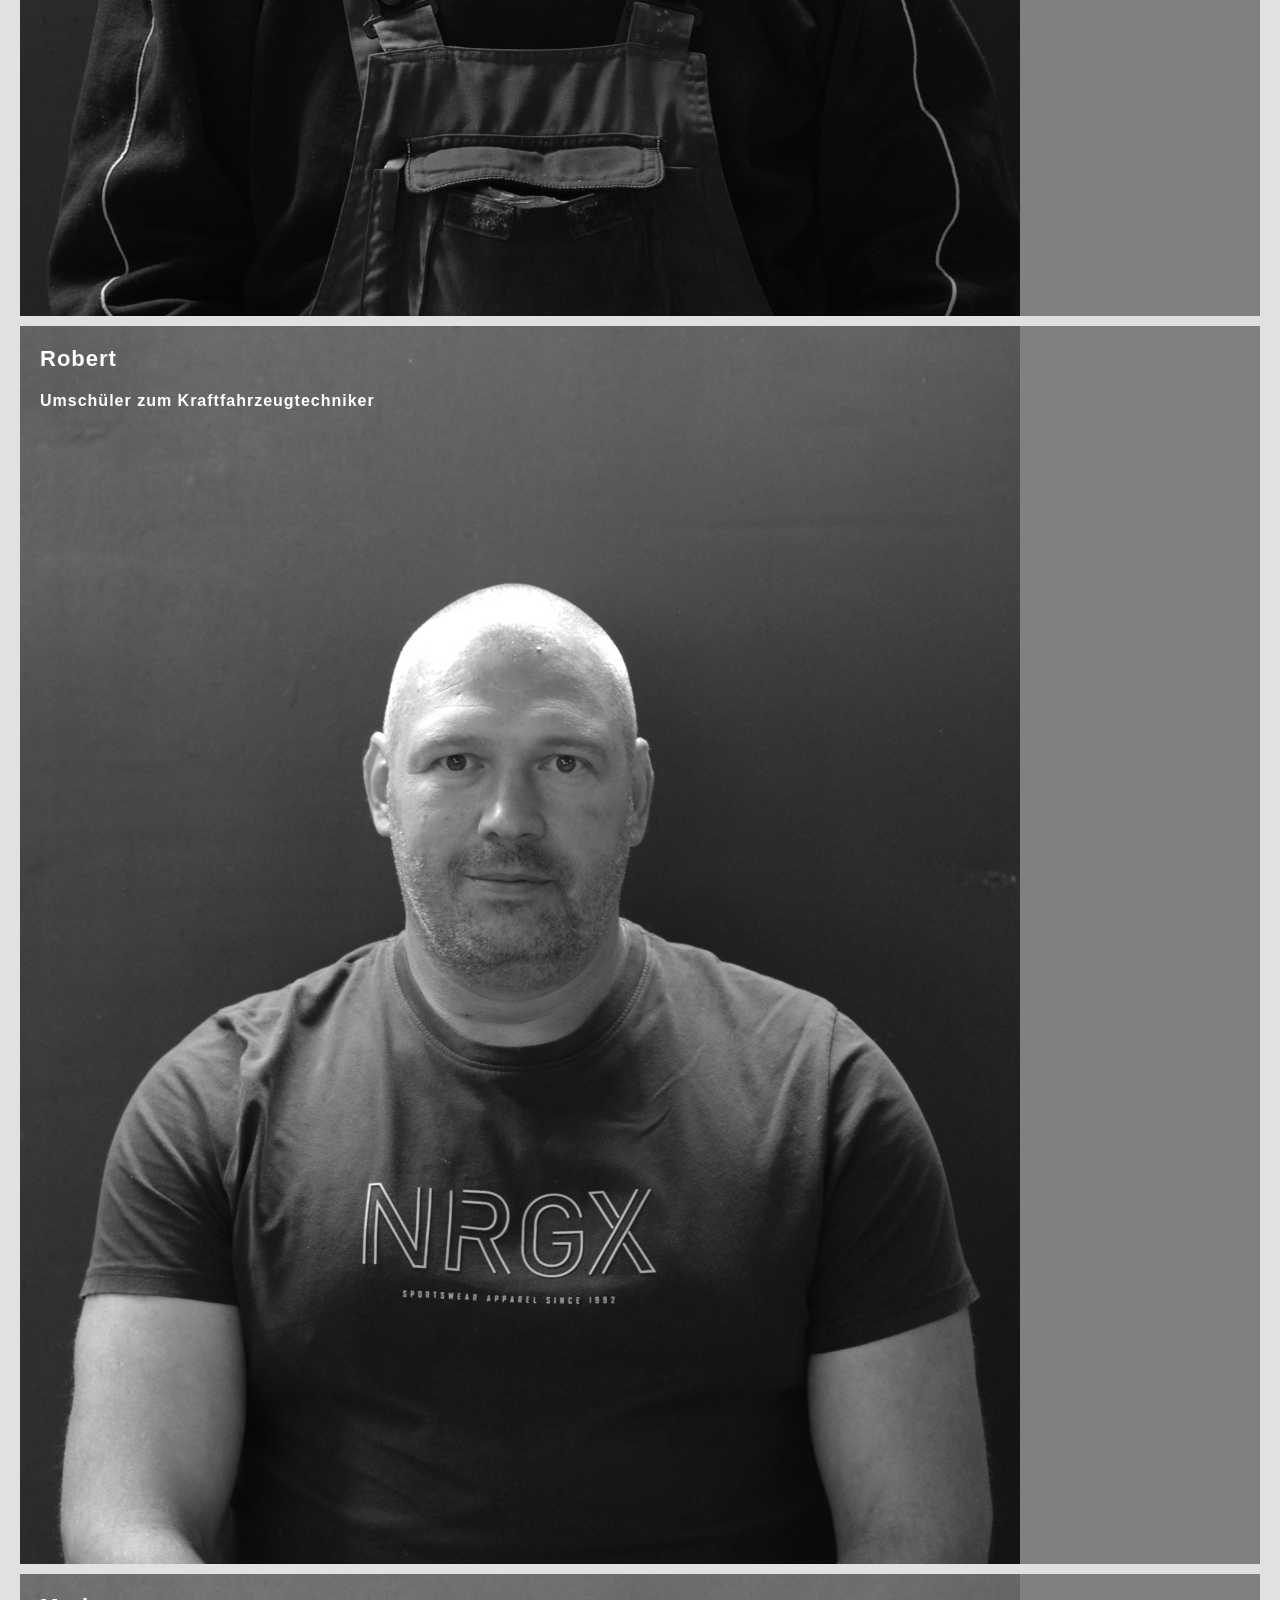
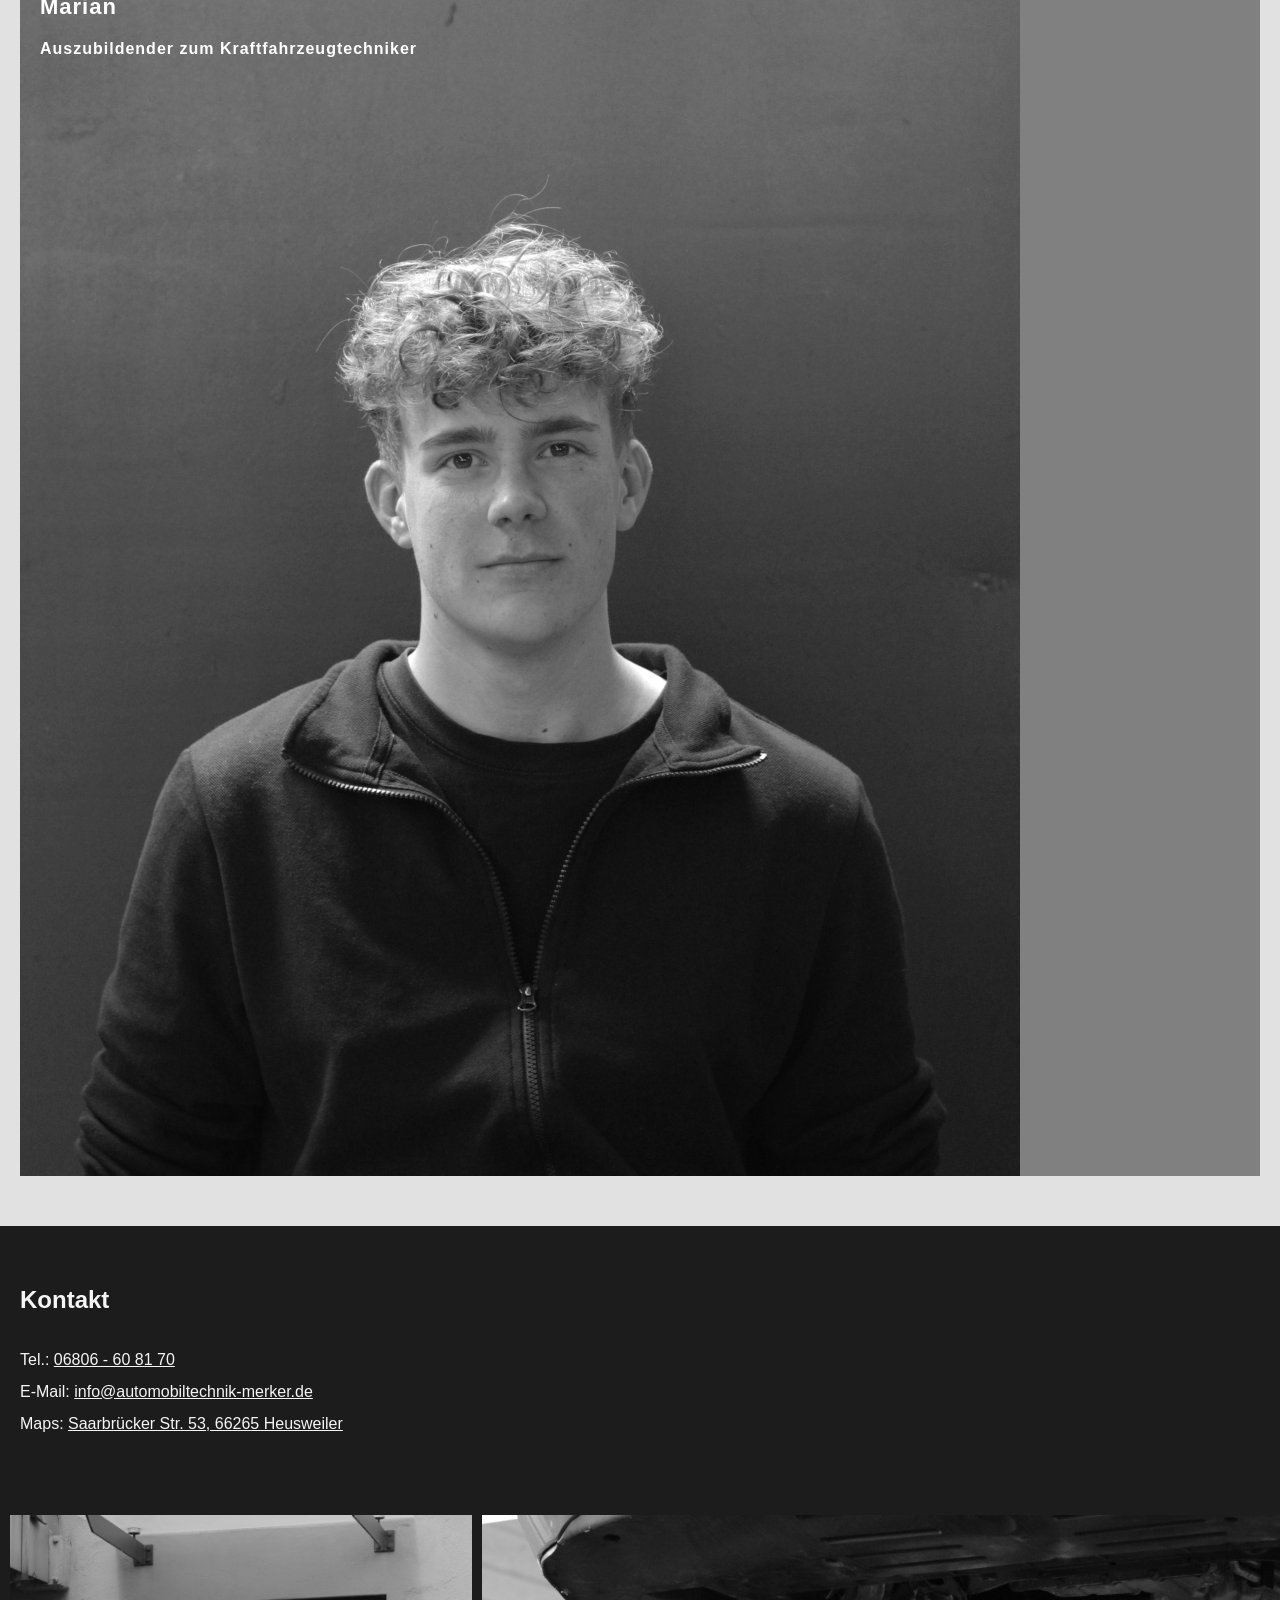
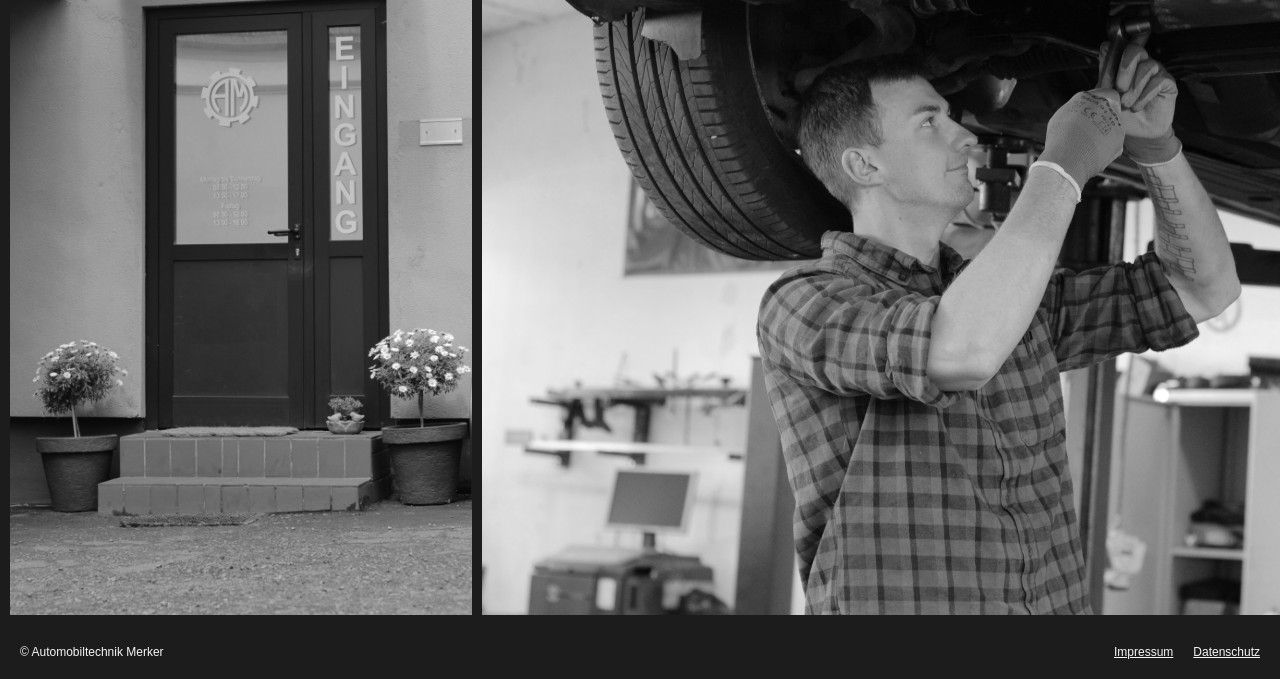
==== commit 4ce8be57: "add images" ====
--- a/index.html
+++ b/index.html
@@ -101,34 +101,65 @@
             <p class="subtext">* HU nach § 29 StVZO durchgeführt durch externe Prüfingenieure einer amtlich anerkannten Überwachungsorganisation.</p>
         </section>
 
+        <img class="team-foto" src="img/team/team-sw-sm.jpg" alt="Teamfoto">
+
         <section class="team">
             <a id="team"></a>
             <h2>Unser Team</h2>
-            <p class="placeholder">[ Platzhalter für Teammitglieder mit Fotos ]</p>
             <ul>
                 <li>
-                  <h3>Alexander Merker</h3>
-                  <p>Inhaber und Kraftfahrzeugtechnikermeister</p>
+                  <figure>
+                    <img src="img/team/alex.jpg" alt="Alexander Merker">
+                    <figcaption>
+                      <h3>Alexander Merker</h3>
+                      <p>Inhaber und Kraftfahrzeugtechnikermeister</p>
+                    </figcaption>
+                  </figure>
                 </li>
                 <li>
-                  <h3>Elaine Merker</h3>
-                  <p>Finanzen und Buchhaltung</p>
+                  <figure>
+                    <img src="img/team/elaine1.jpg" alt="Elaine Merker">
+                    <figcaption>
+                      <h3>Elaine Merker</h3>
+                      <p>Finanzen und Buchhaltung</p>
+                    </figcaption>
+                  </figure>
                 </li>
                 <li>
-                  <h3>Alexandra</h3>
-                  <p>Kundenservice</p>
+                  <figure>
+                    <img src="img/team/alexandra.jpg" alt="Alexandra">
+                    <figcaption>
+                      <h3>Alexandra</h3>
+                      <p>Kundenservice</p>
+                    </figcaption>
+                  </figure>
                 </li>
                 <li>
-                  <h3>Roman</h3>
-                  <p>Kraftfahrzeugtechnikermeister</p>
+                  <figure>
+                    <img src="img/team/roman.jpg" alt="Roman">
+                    <figcaption>
+                      <h3>Roman</h3>
+                      <p>Kraftfahrzeugtechnikermeister</p>
+                    </figcaption>
+                  </figure>
                 </li>
                 <li>
-                  <h3>Robert</h3>
-                  <p>Umschüler zum Kraftfahrzeugtechniker</p>
+                  <figure>
+                    <img src="img/team/robert.jpg" alt="Robert">
+                    <figcaption>
+                      <h3>Robert</h3>
+                      <p>Umschüler zum Kraftfahrzeugtechniker</p>
+                    </figcaption>
+                  </figure>
                 </li>
                 <li>
-                  <h3>Marian</h3>
-                  <p>Auszubildender zum Kraftfahrzeugtechniker</p>
+                  <figure>
+                    <img src="img/team/marian.jpg" alt="Marian">
+                    <figcaption>
+                      <h3>Marian</h3>
+                      <p>Auszubildender zum Kraftfahrzeugtechniker</p>
+                    </figcaption>
+                  </figure>
                 </li>
             </ul>
         </section>
@@ -144,7 +175,12 @@
         </section>
 
         <section class="werkstatt">
-            <p class="placeholder">[ Platzhalter für Foto von Werkstatt ]</p>
+            <img src="img/gallery/eingang2.jpg" alt="Unser Eingang">
+            <img src="img/gallery/schrauben2.jpg" alt="Der Chef am Schrauben">
+            <img src="img/gallery/flex.jpg" alt="Am Flexen">
+            <img src="img/gallery/rad.jpg" alt="Werkeln am Rad"> 
+            <img src="img/team/kira.jpg" alt="Werkstatthund"> 
+            <img src="img/gallery/schrauben.jpg" alt="Immernoch am Schrauben">
         </section>
   
     </main>
--- a/style.css
+++ b/style.css
@@ -23,6 +23,7 @@
     top: 0;
     height: 70px;
     width: 100%;
+    z-index: 10;
 }
 
 header ul, footer ul {
@@ -67,7 +68,7 @@
     padding: 20px;
 }
 
-.angebot, .team, .kontakt, .werkstatt {
+.angebot, .kontakt {
     padding: 50px 20px;
 }
 
@@ -192,6 +193,10 @@
 
 /* TEAM */ 
 
+.team {
+    padding: 20px 20px 50px;
+}
+
 .team ul {
     list-style: none;
     display: flex;
@@ -204,8 +209,39 @@
 .team ul li {
     width: 100%;
     background: gray;
-    height: 450px;
-    padding: 20px;
+    
+    padding: 0px;
+    overflow: hidden;
+}
+
+.team-foto {
+    width: 100%;
+}
+
+.team img {
+    max-width: 100%;
+    max-height: 100%;
+    filter: grayscale(1);
+}
+
+.team figure {
+    display: flex;
+}
+
+.team figure figcaption {
+    position: absolute;
+    padding: 20px;
+    justify-content: center;
+    letter-spacing: 1px;
+    color: white;
+}
+
+.team figure figcaption h3 {
+    font-size: 22px;
+}
+
+.team figure figcaption p {
+    font-weight: bold;
 }
 
 
@@ -218,6 +254,24 @@
 }
 
 
+/* GALLERY / WERKSTATT */
+
+.werkstatt {
+    display: flex; 
+    flex-wrap: nowrap; 
+    overflow: auto;
+    gap: 10px;
+    padding: 10px;
+    background: #1c1c1c;
+}
+
+.werkstatt img {
+    max-height: 700px;
+    filter: grayscale(1);
+}
+
+
+
 /* FOOTER */
 
 footer {
@@ -258,6 +312,13 @@
     margin-bottom: 10px;
 }
 
+
+/* SELECTION */
+
+::selection {
+    color: #1c1c1c;
+    background: #747474;
+}
 
 /* TO BE REMOVED */
 
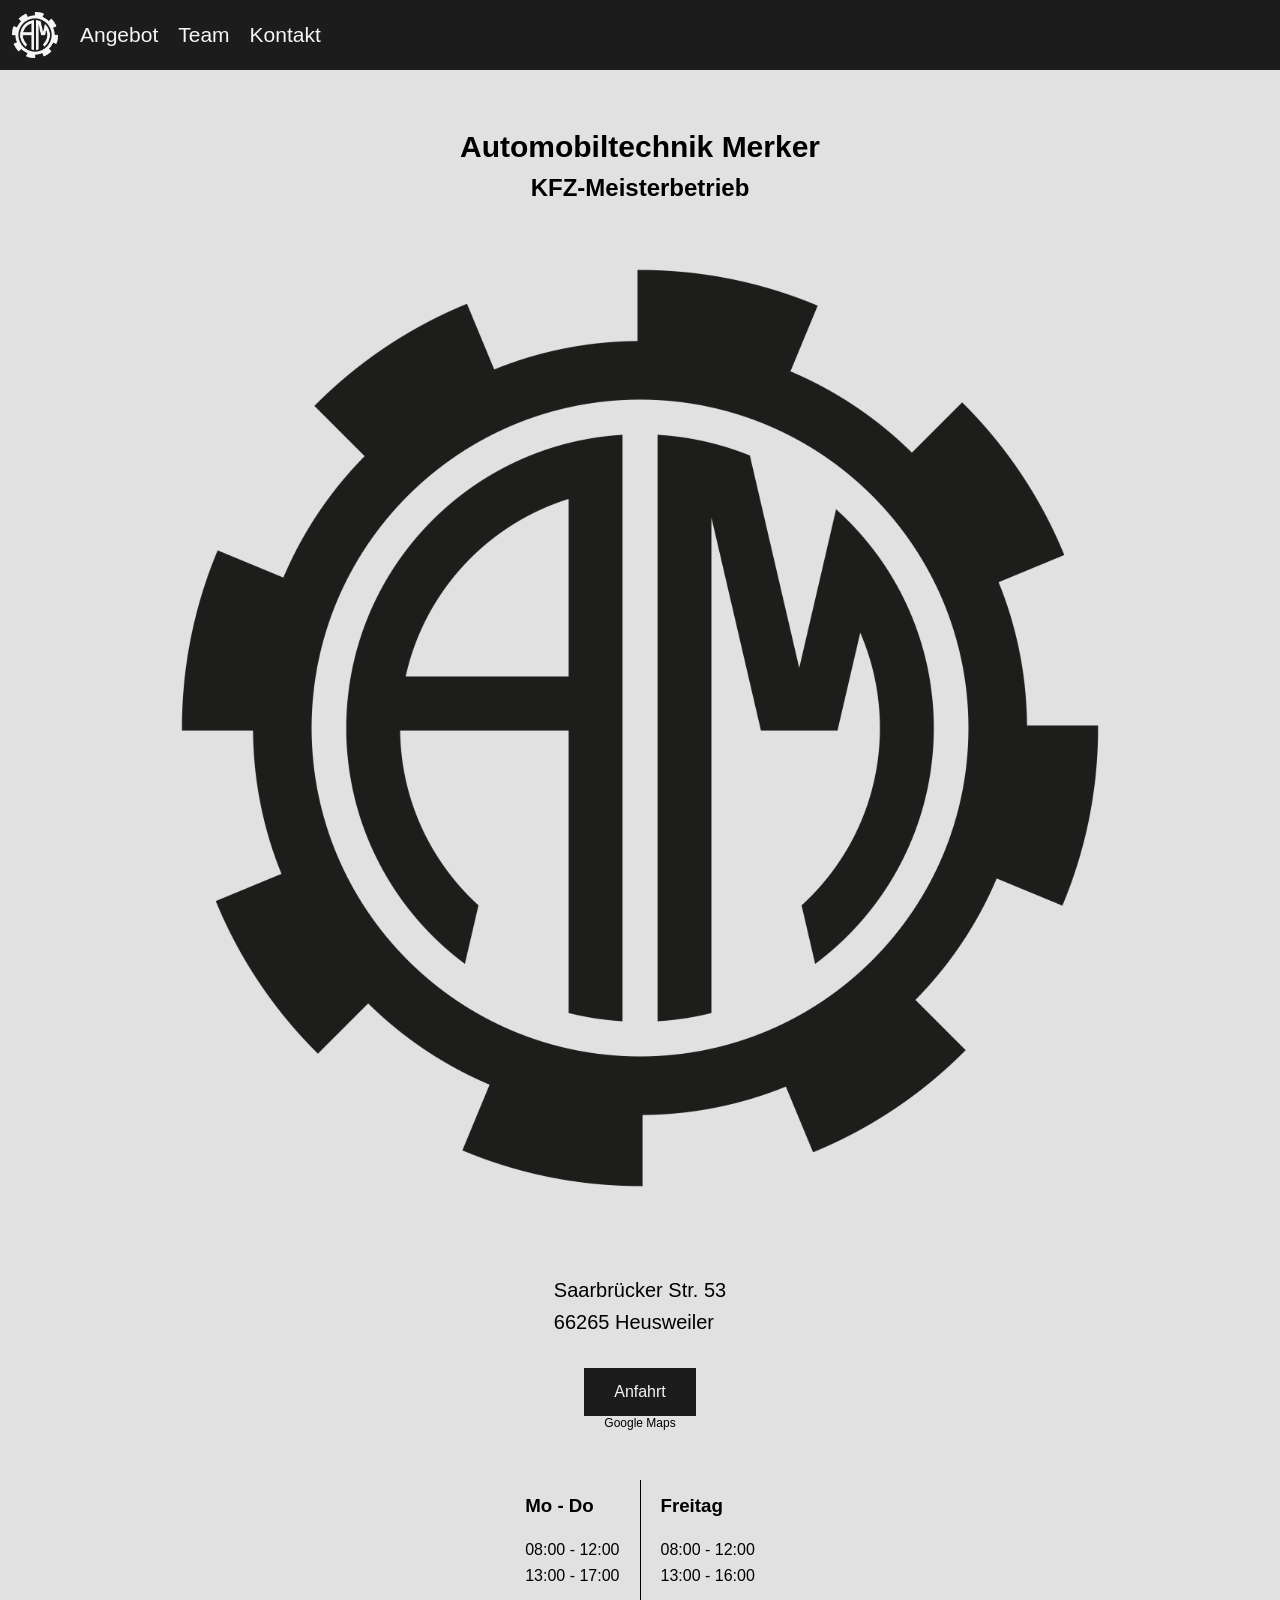
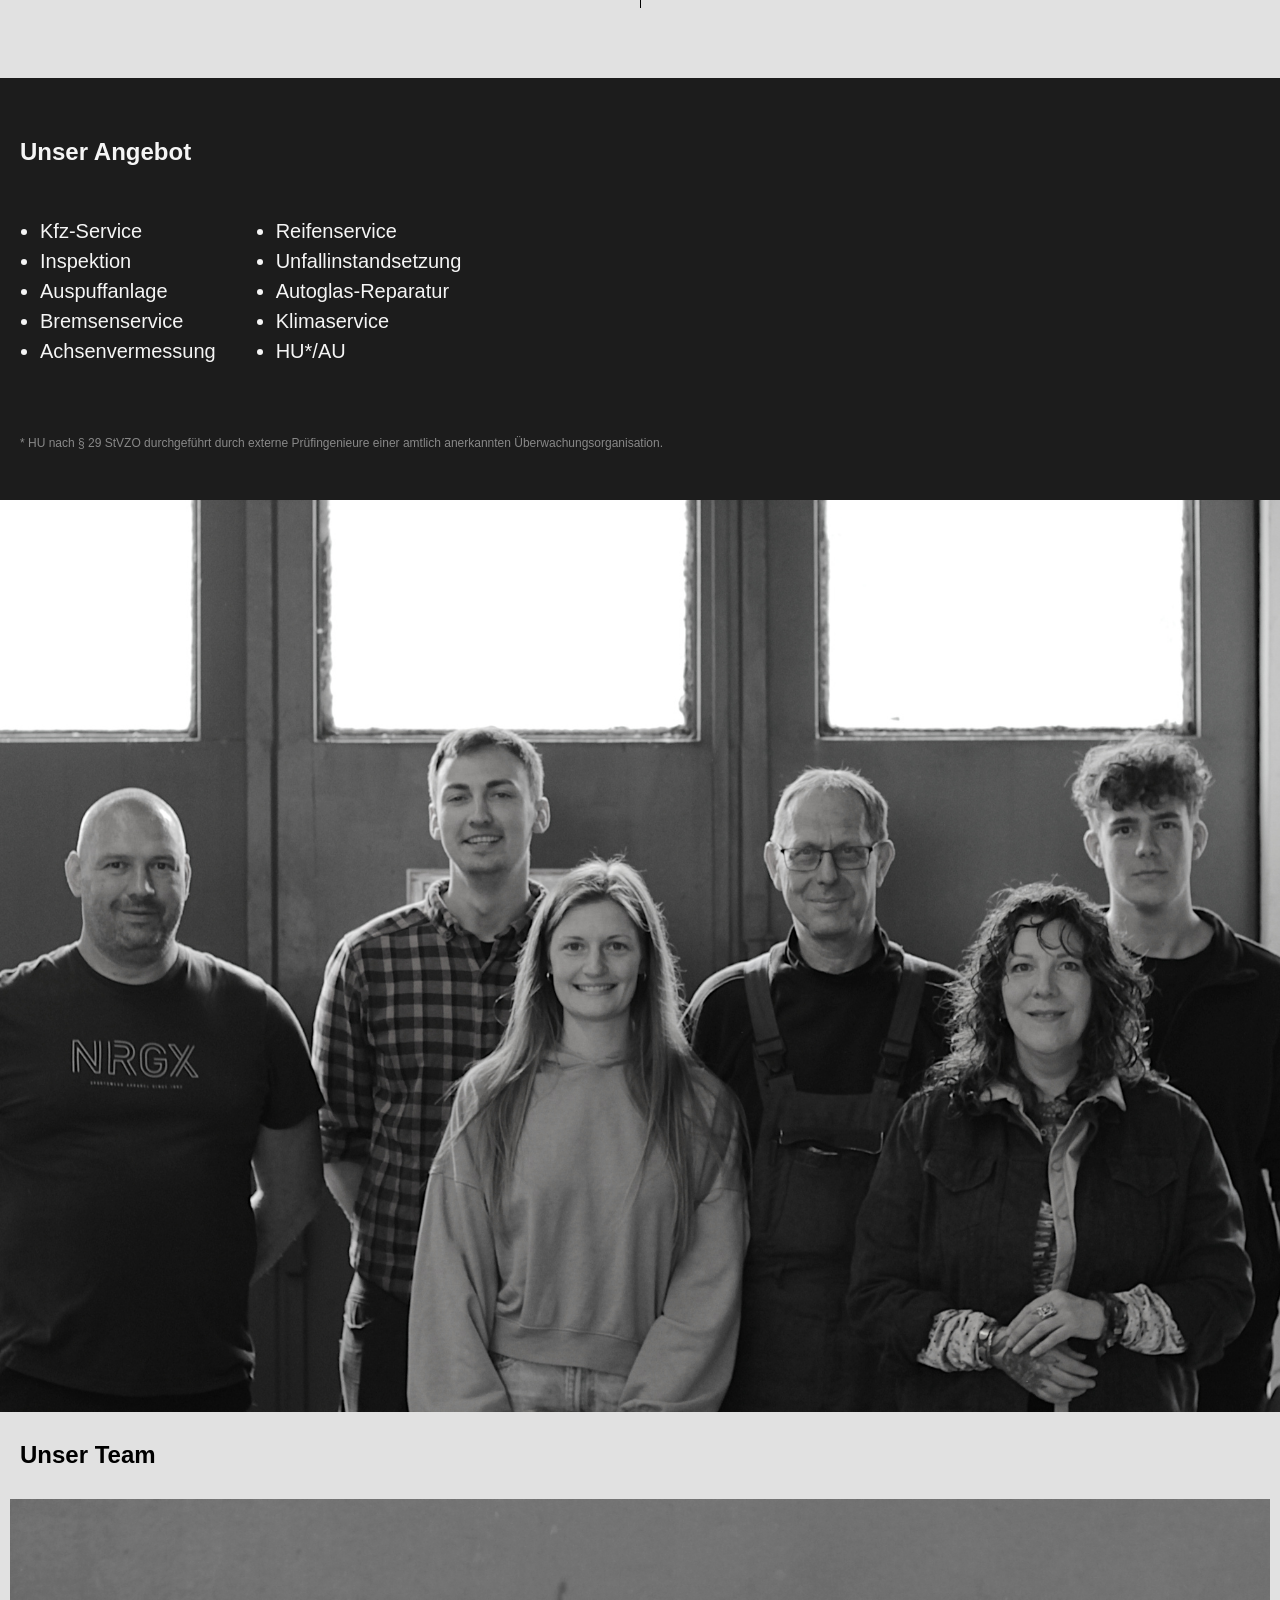
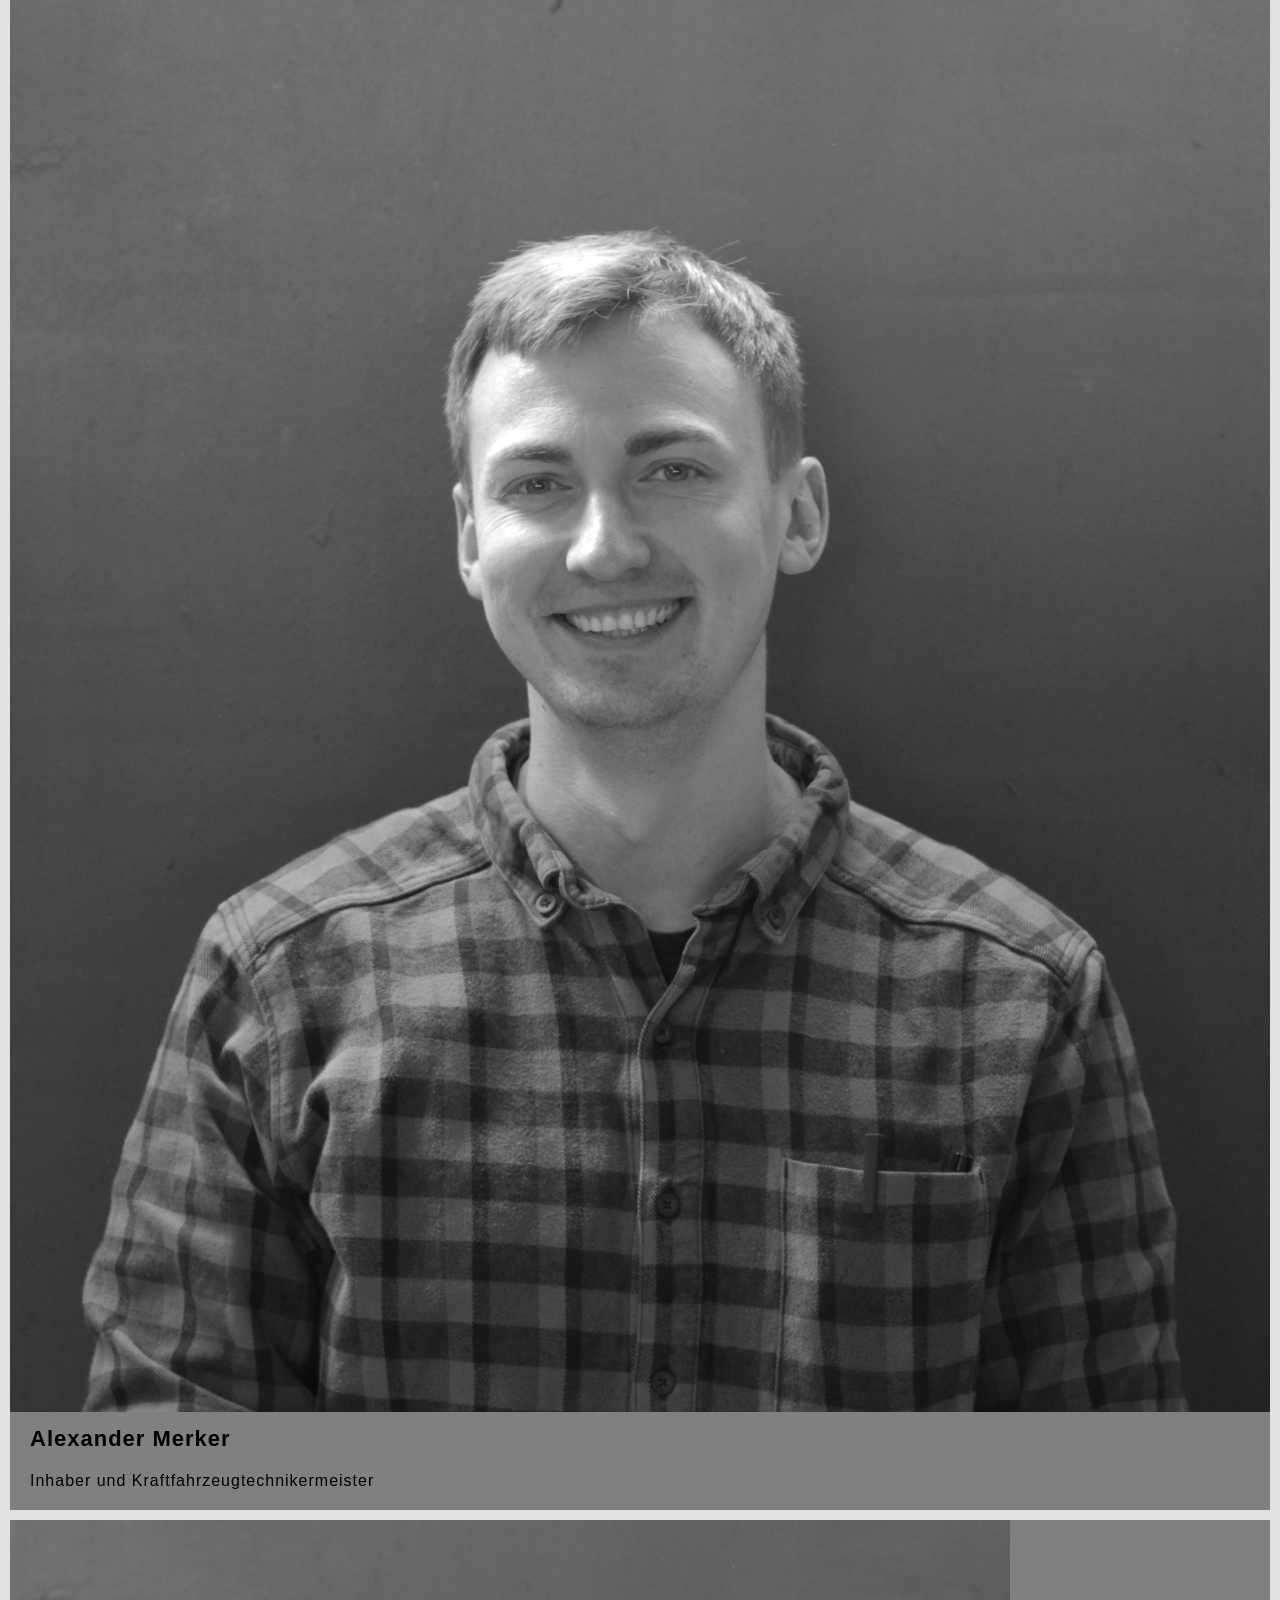
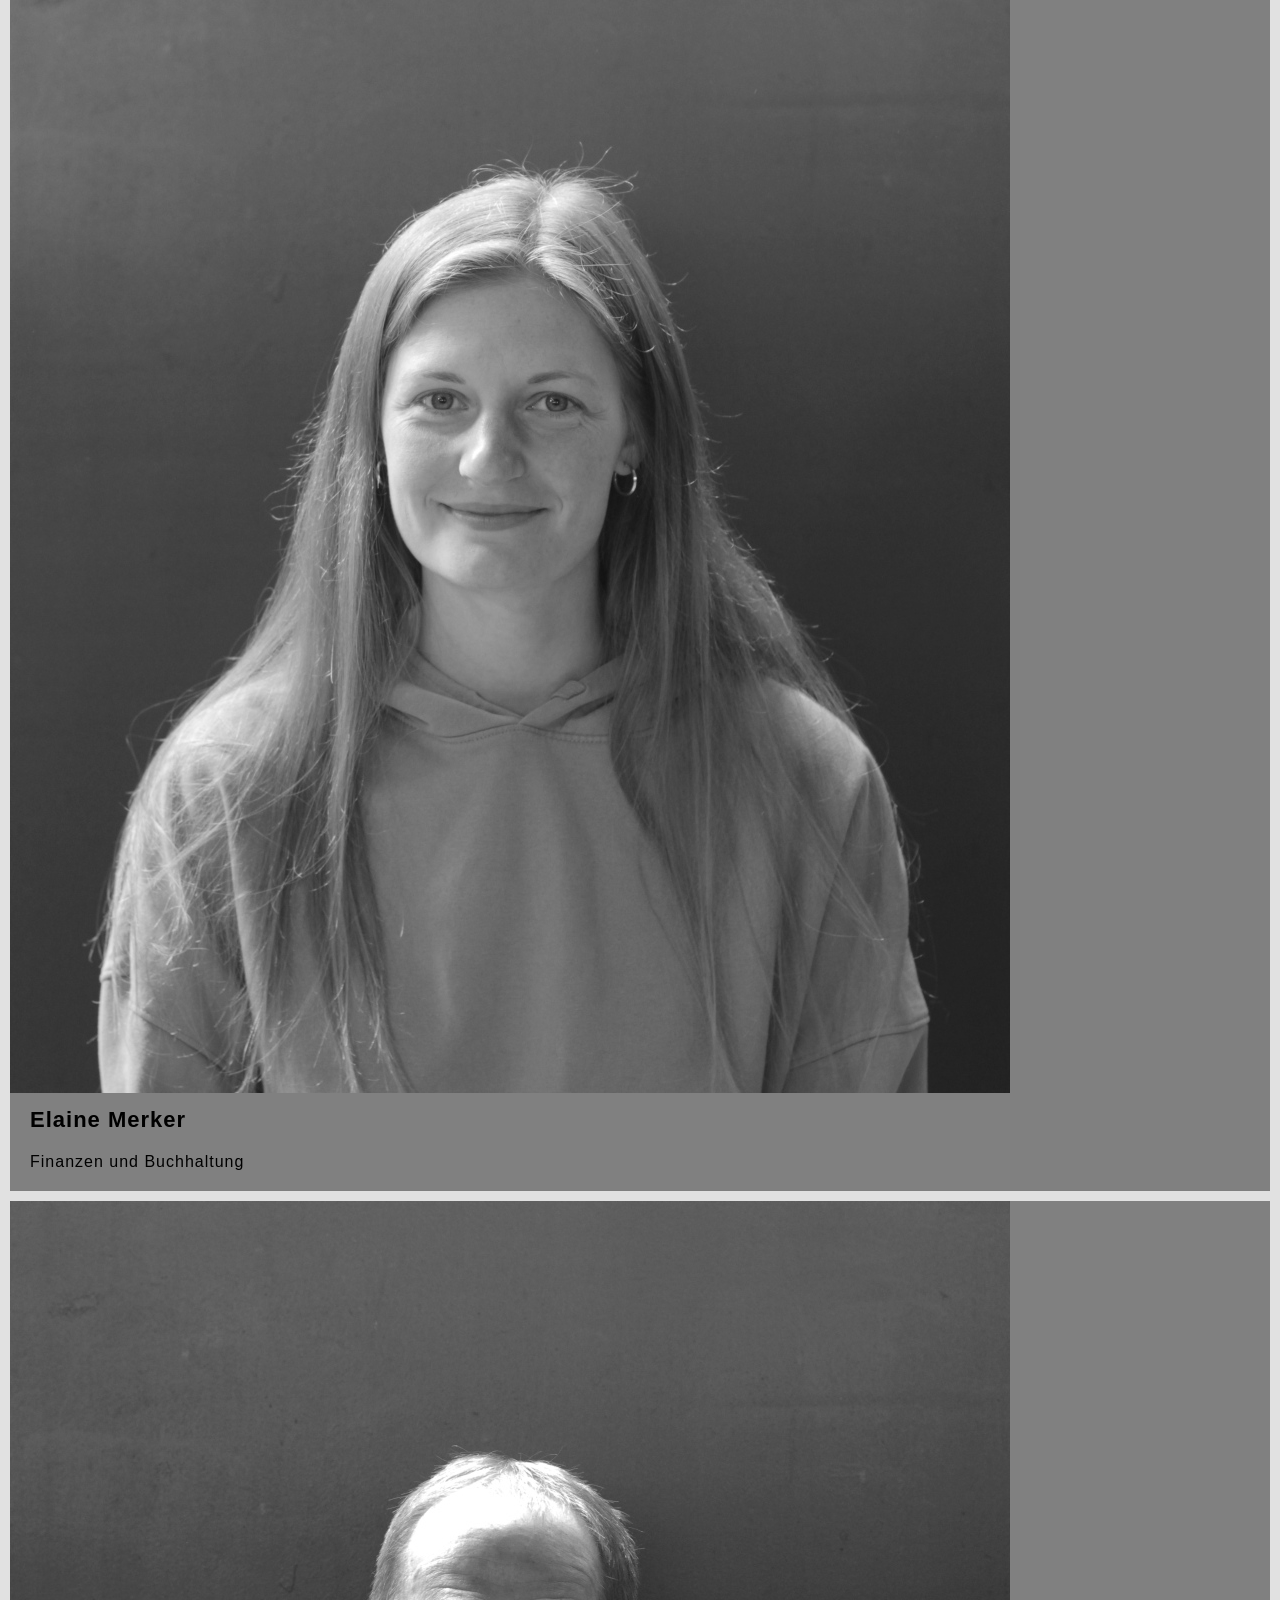
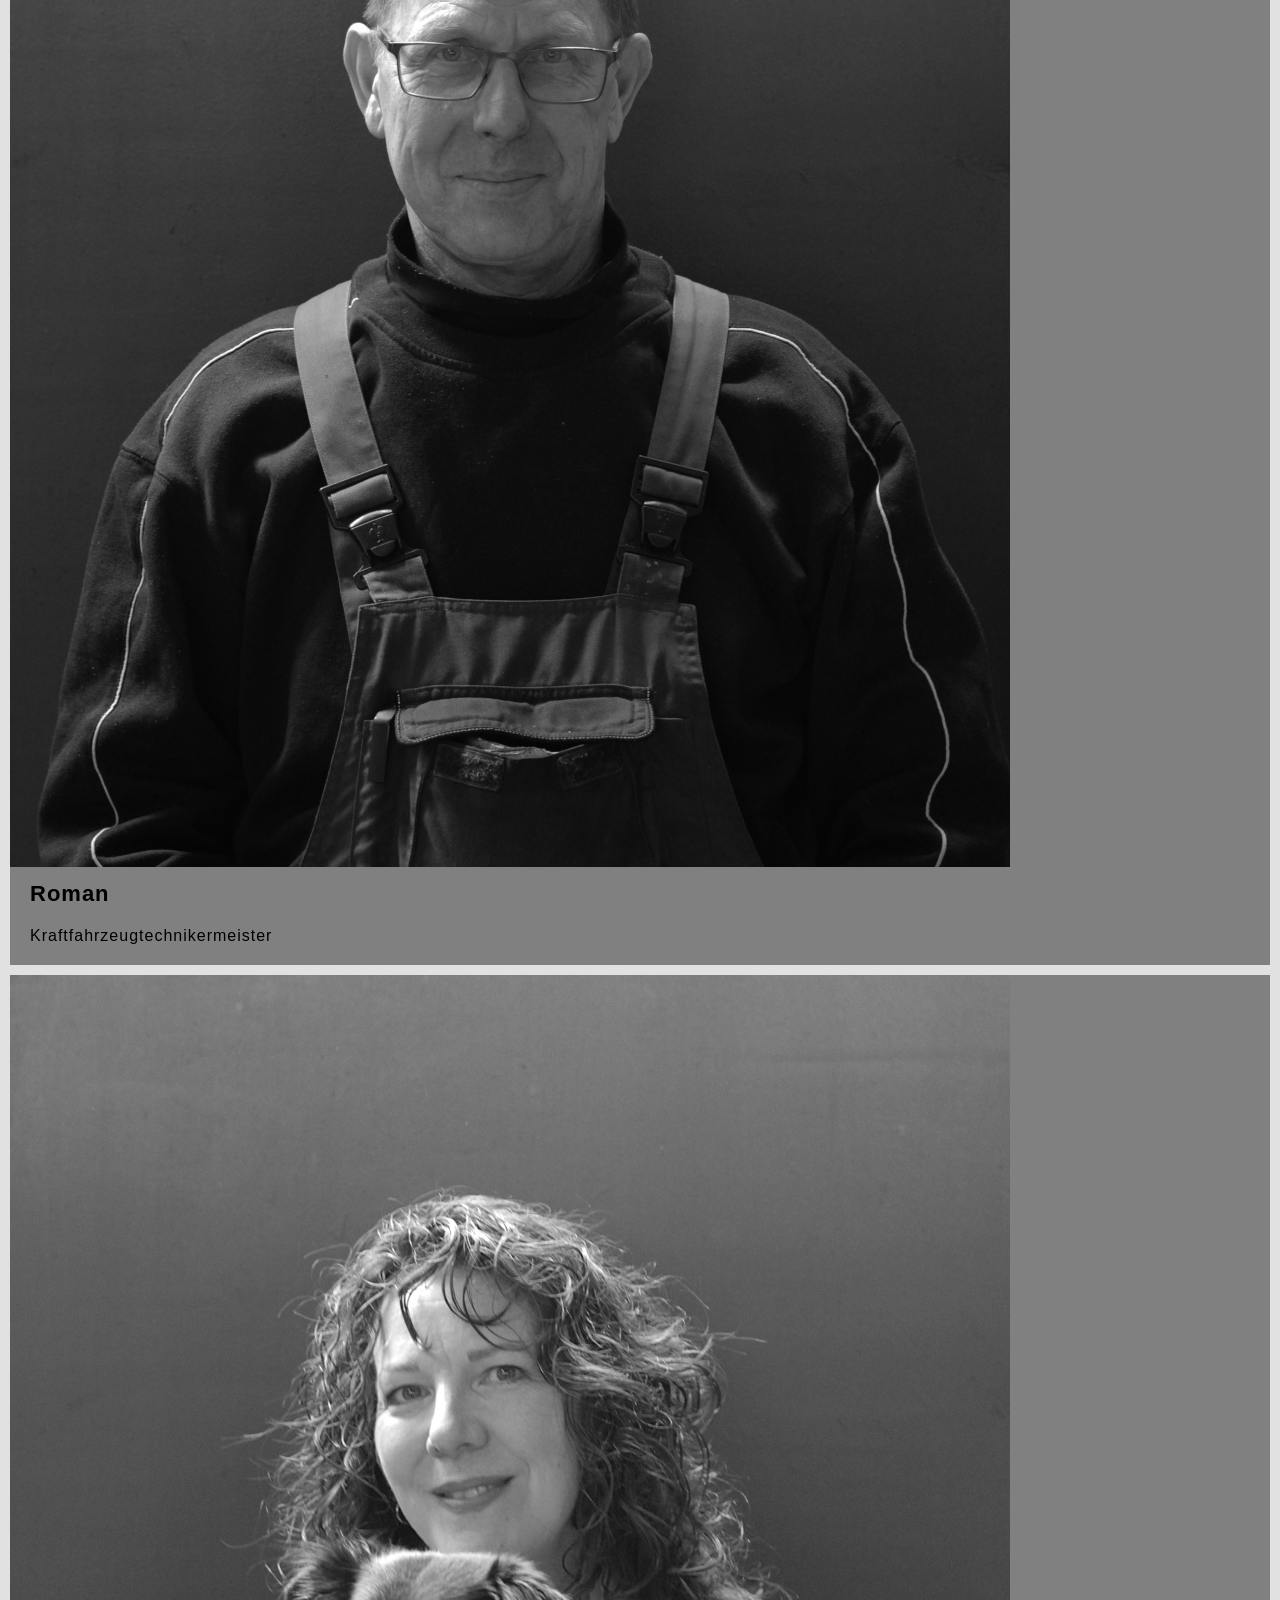
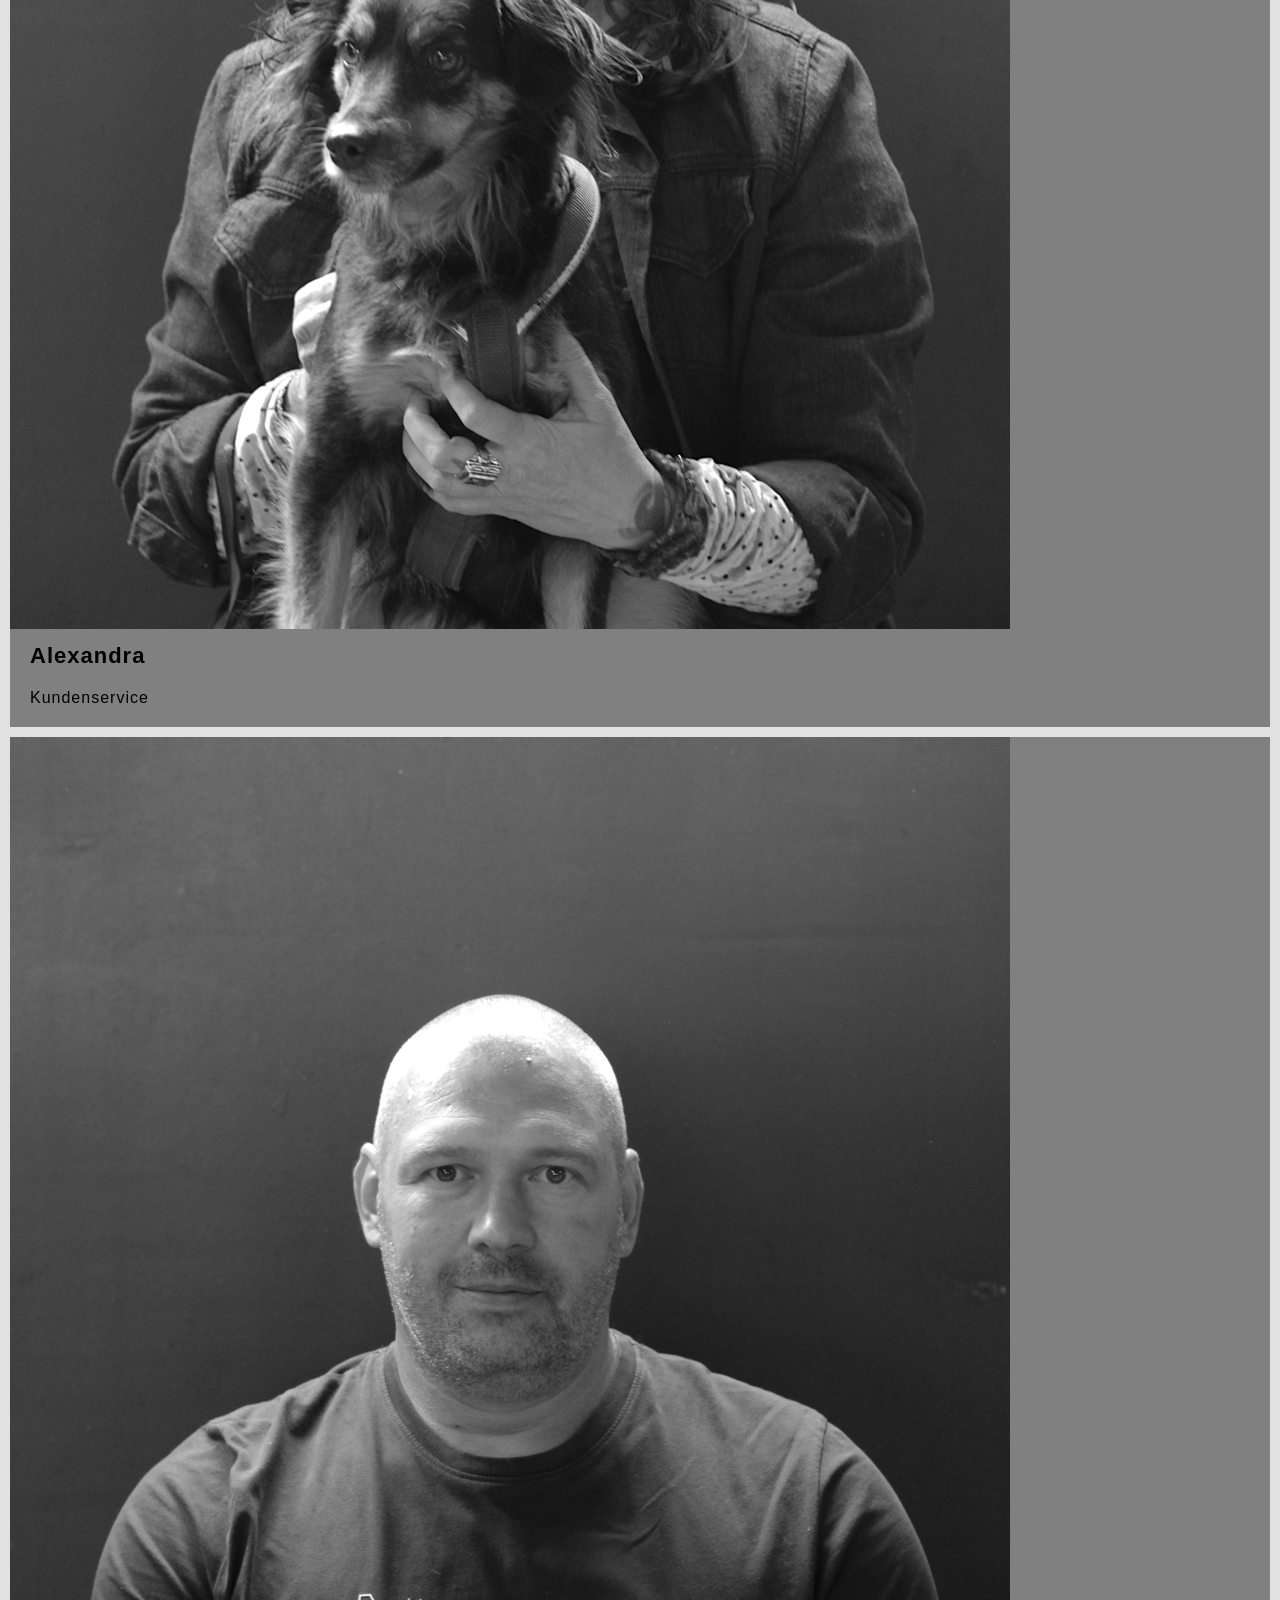
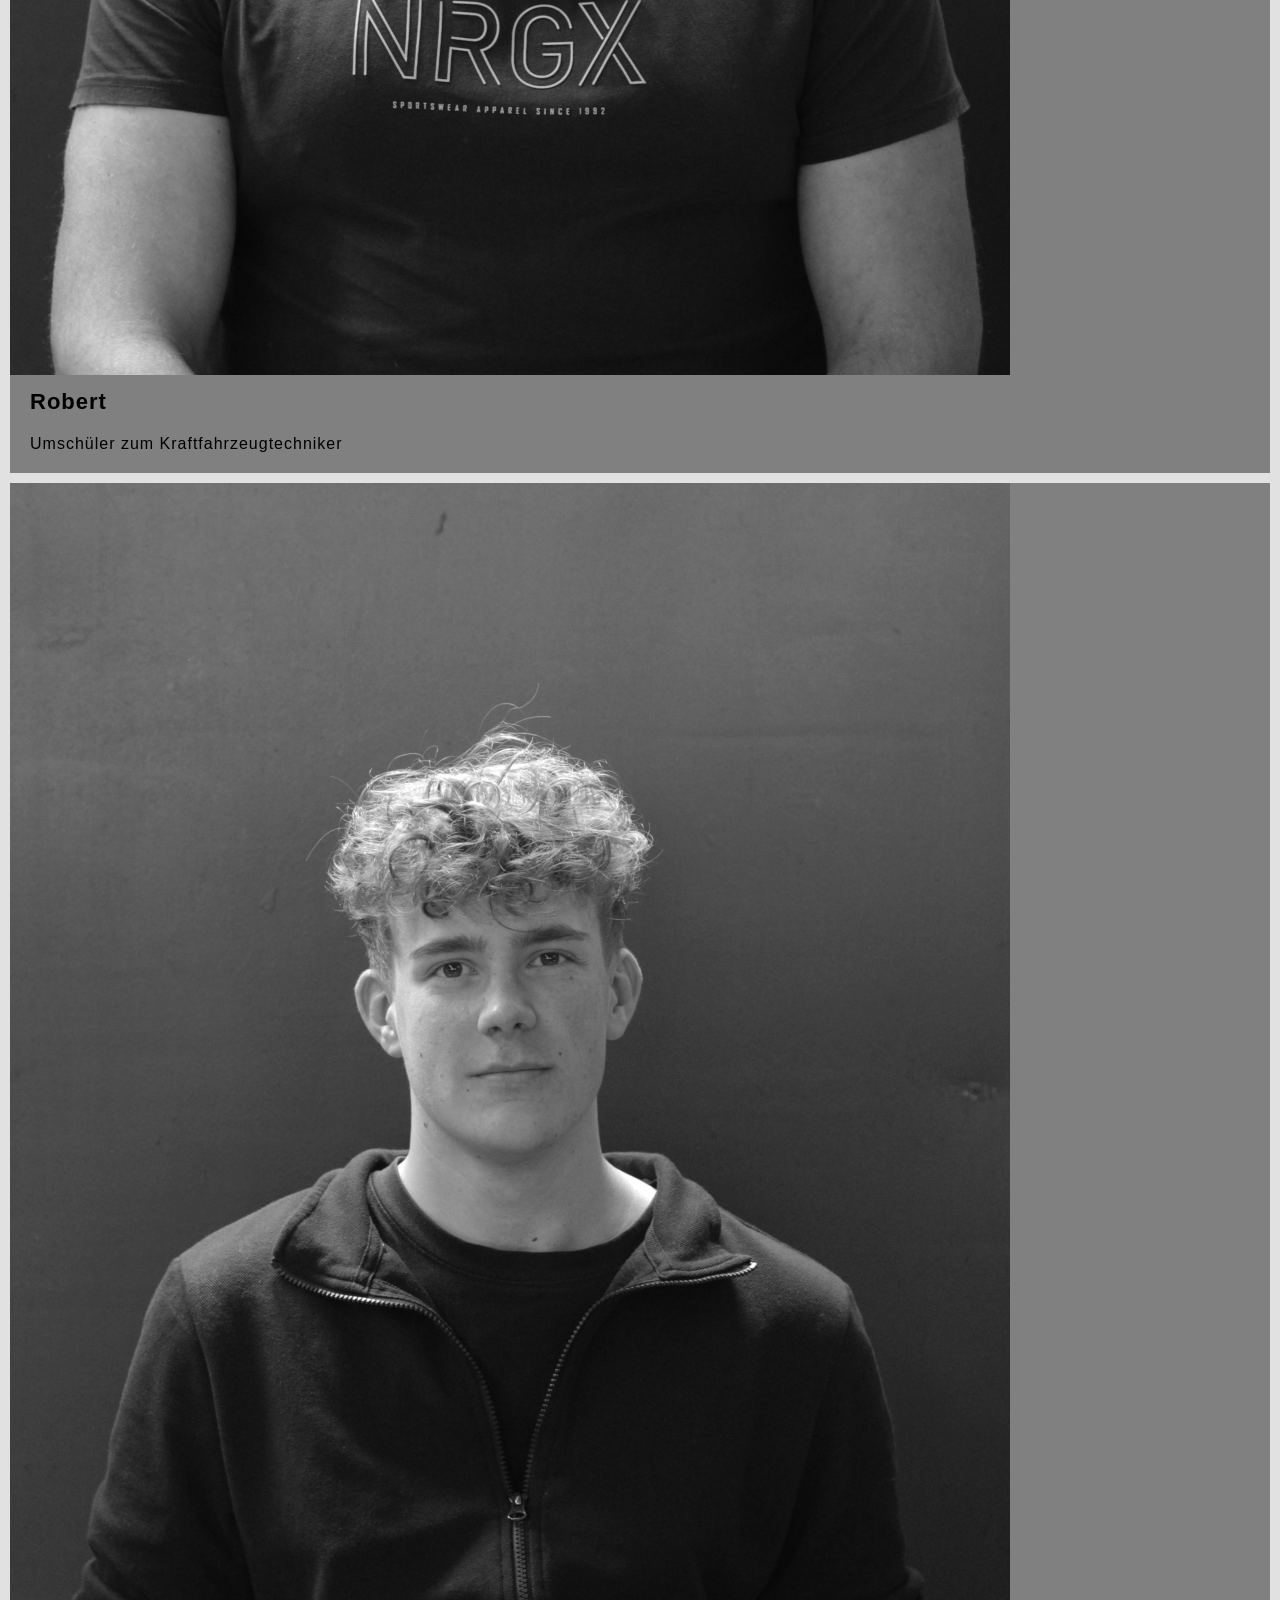
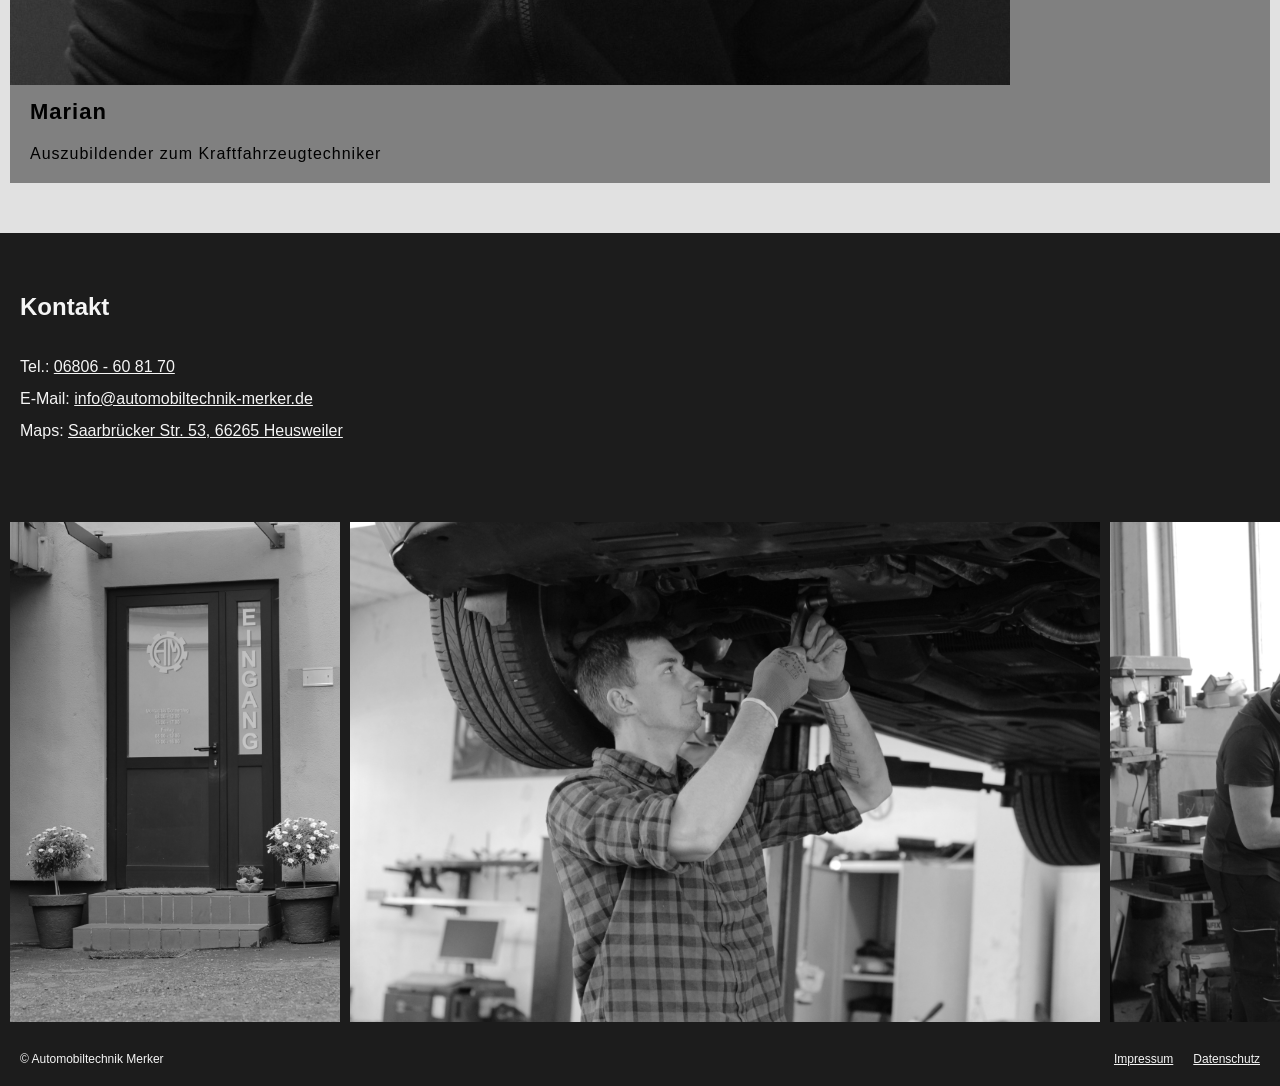
==== commit d48b6e93: "Update index.html" ====
--- a/index.html
+++ b/index.html
@@ -127,19 +127,19 @@
                 </li>
                 <li>
                   <figure>
-                    <img src="img/team/alexandra.jpg" alt="Alexandra">
+                    <img src="img/team/roman.jpg" alt="Roman">
                     <figcaption>
-                      <h3>Alexandra</h3>
-                      <p>Kundenservice</p>
+                      <h3>Roman</h3>
+                      <p>Kraftfahrzeugtechnikermeister</p>
                     </figcaption>
                   </figure>
                 </li>
                 <li>
                   <figure>
-                    <img src="img/team/roman.jpg" alt="Roman">
+                    <img src="img/team/alexandra.jpg" alt="Alexandra">
                     <figcaption>
-                      <h3>Roman</h3>
-                      <p>Kraftfahrzeugtechnikermeister</p>
+                      <h3>Alexandra</h3>
+                      <p>Kundenservice</p>
                     </figcaption>
                   </figure>
                 </li>
--- a/style.css
+++ b/style.css
@@ -194,7 +194,12 @@
 /* TEAM */ 
 
 .team {
-    padding: 20px 20px 50px;
+    padding: 15px 10px 50px;
+}
+
+.team h2 {
+    padding-left: 10px;
+    padding-right: 10px;
 }
 
 .team ul {
@@ -211,7 +216,7 @@
     background: gray;
     
     padding: 0px;
-    overflow: hidden;
+    /*overflow: hidden;*/
 }
 
 .team-foto {
@@ -220,28 +225,17 @@
 
 .team img {
     max-width: 100%;
-    max-height: 100%;
+    /*max-height: 100%;*/
     filter: grayscale(1);
 }
 
-.team figure {
-    display: flex;
-}
-
-.team figure figcaption {
-    position: absolute;
-    padding: 20px;
-    justify-content: center;
+.team figcaption {
+    padding: 10px 20px 20px;
     letter-spacing: 1px;
-    color: white;
-}
-
-.team figure figcaption h3 {
+}
+
+.team figcaption h3 {
     font-size: 22px;
-}
-
-.team figure figcaption p {
-    font-weight: bold;
 }
 
 
@@ -266,10 +260,9 @@
 }
 
 .werkstatt img {
-    max-height: 700px;
+    max-height: 500px;
     filter: grayscale(1);
 }
-
 
 
 /* FOOTER */
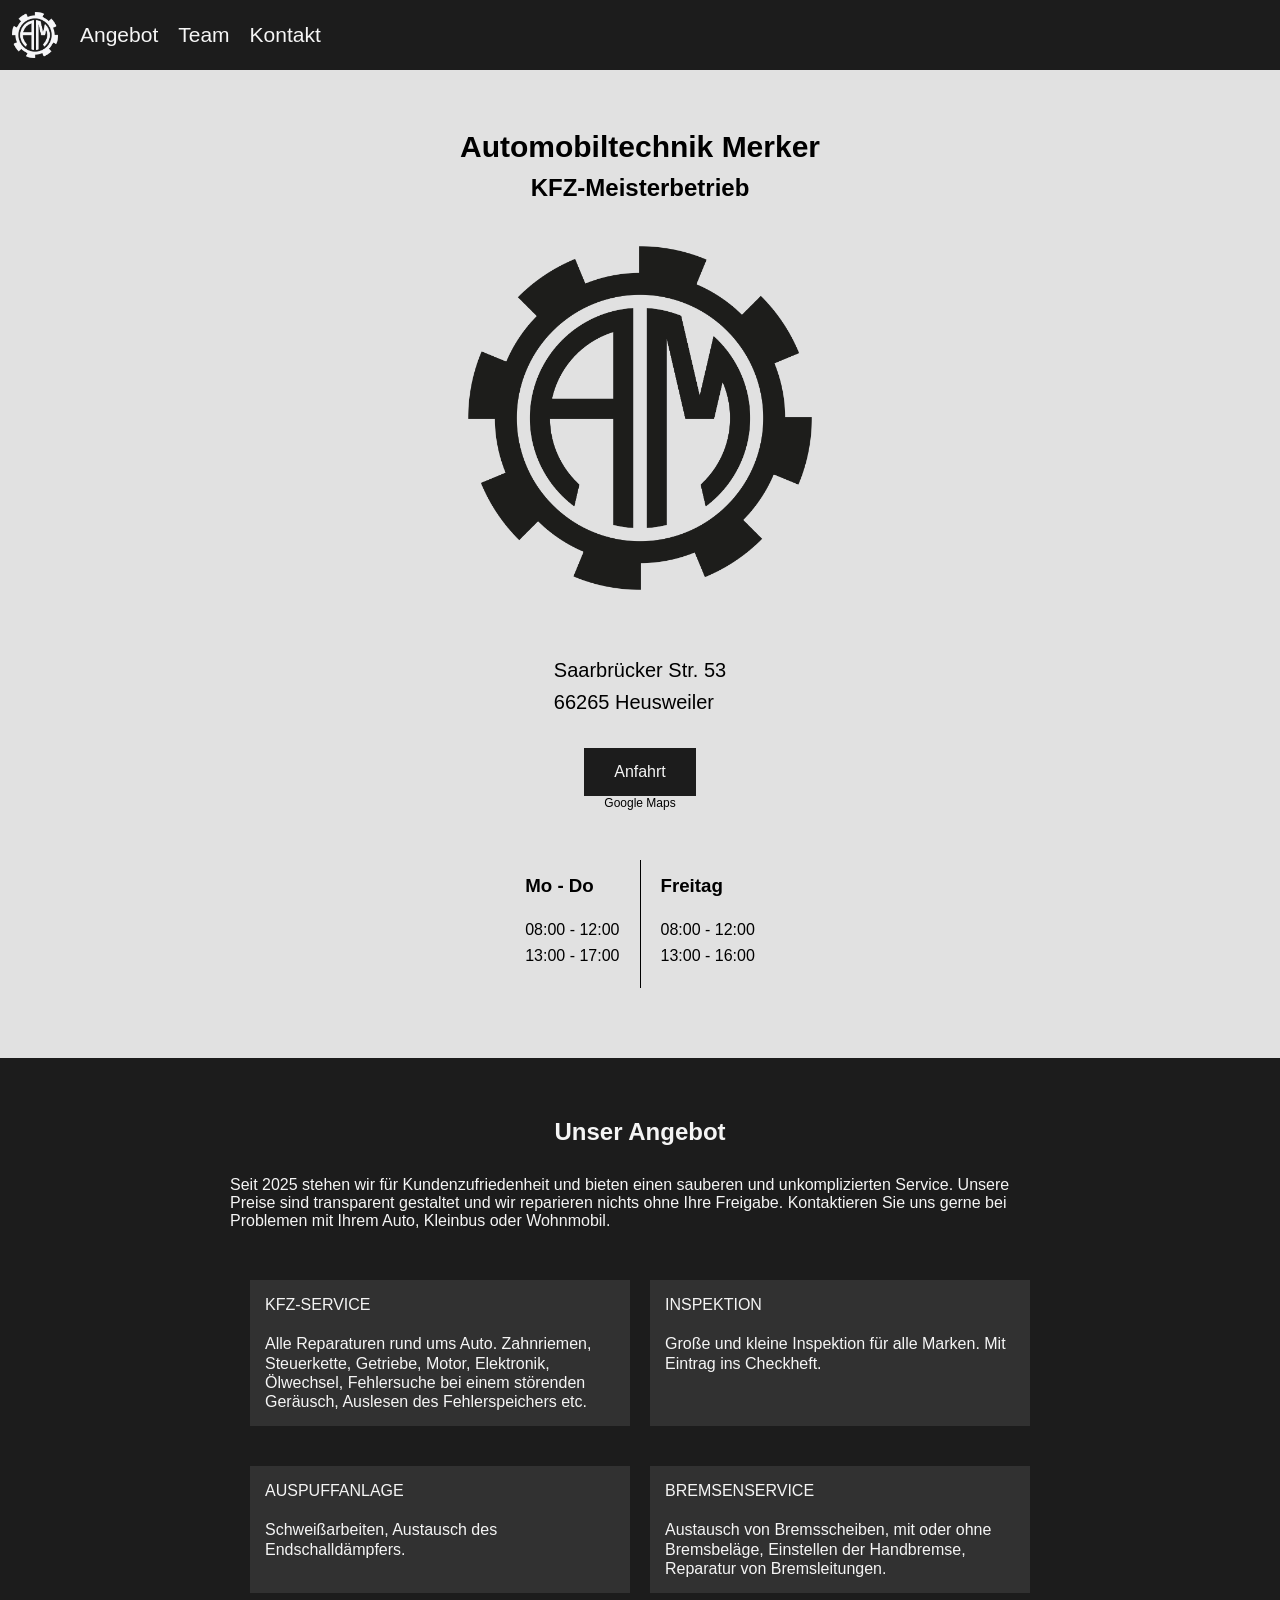
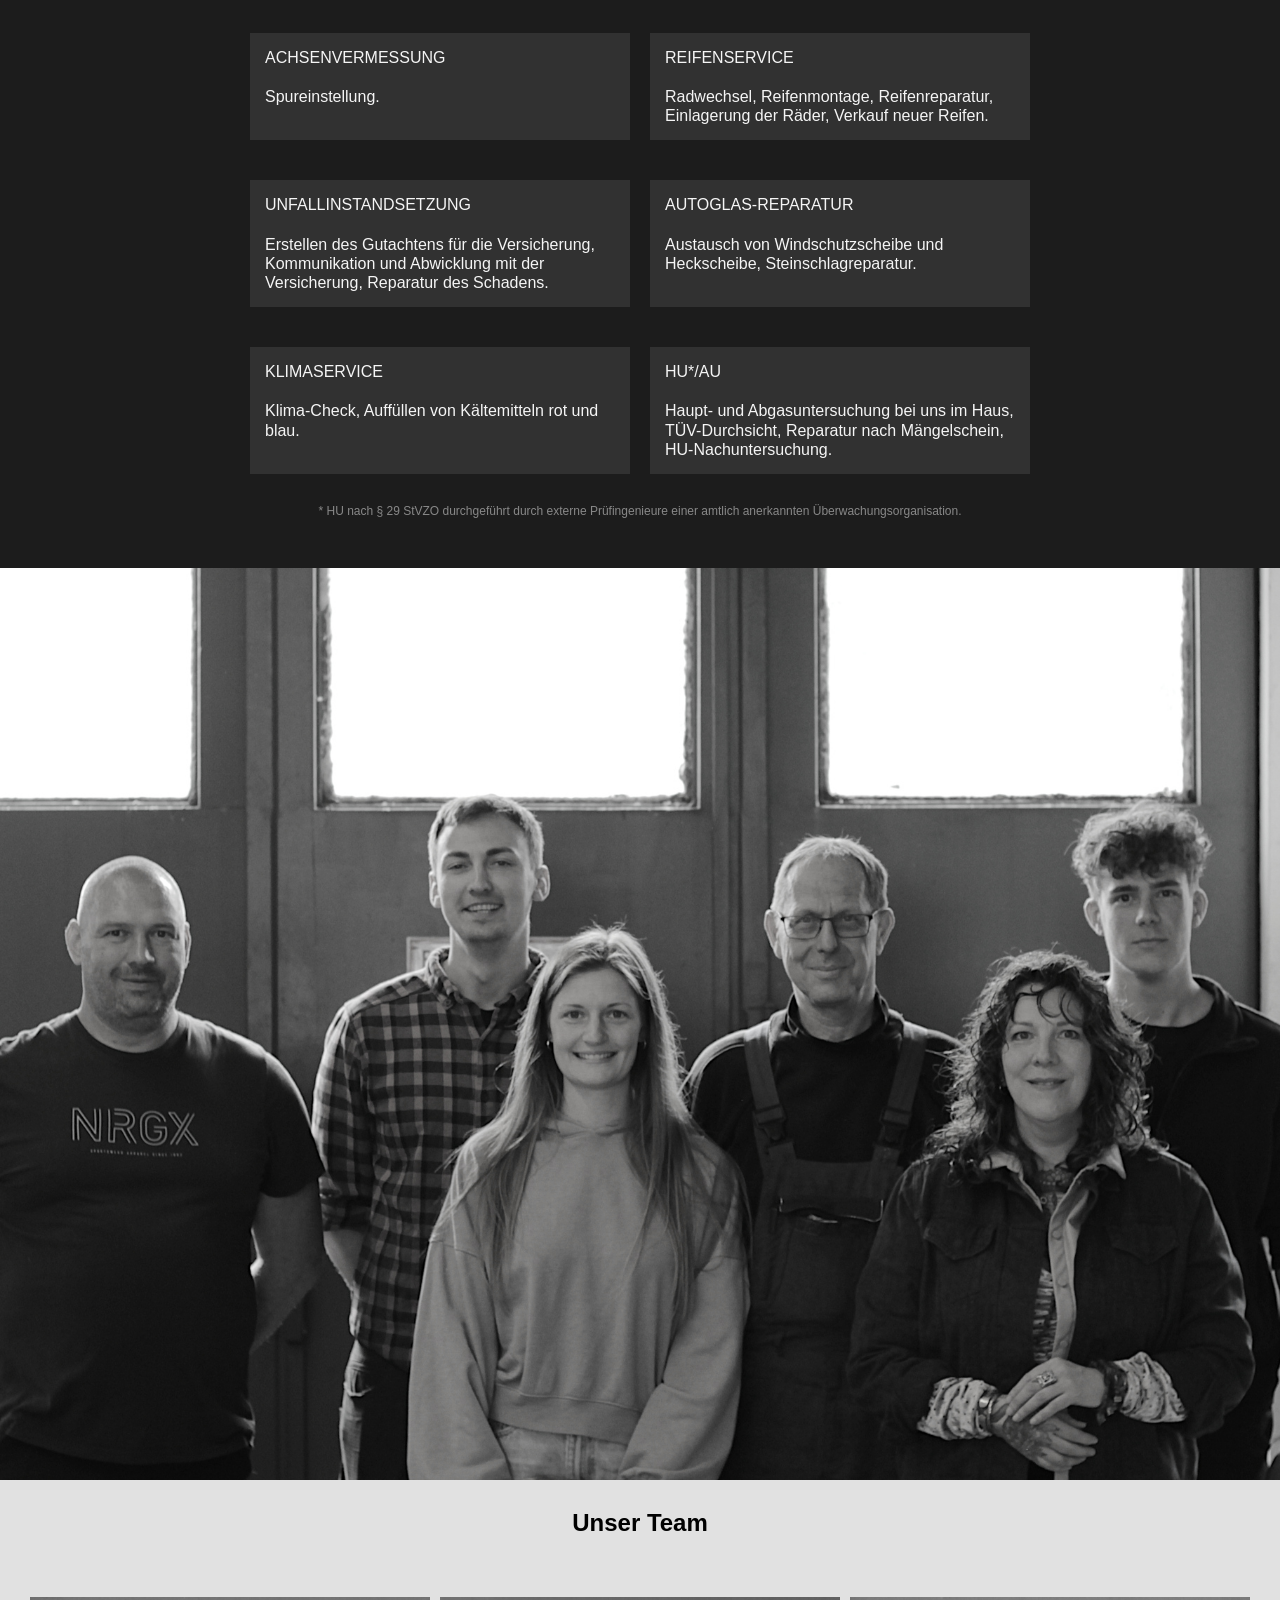
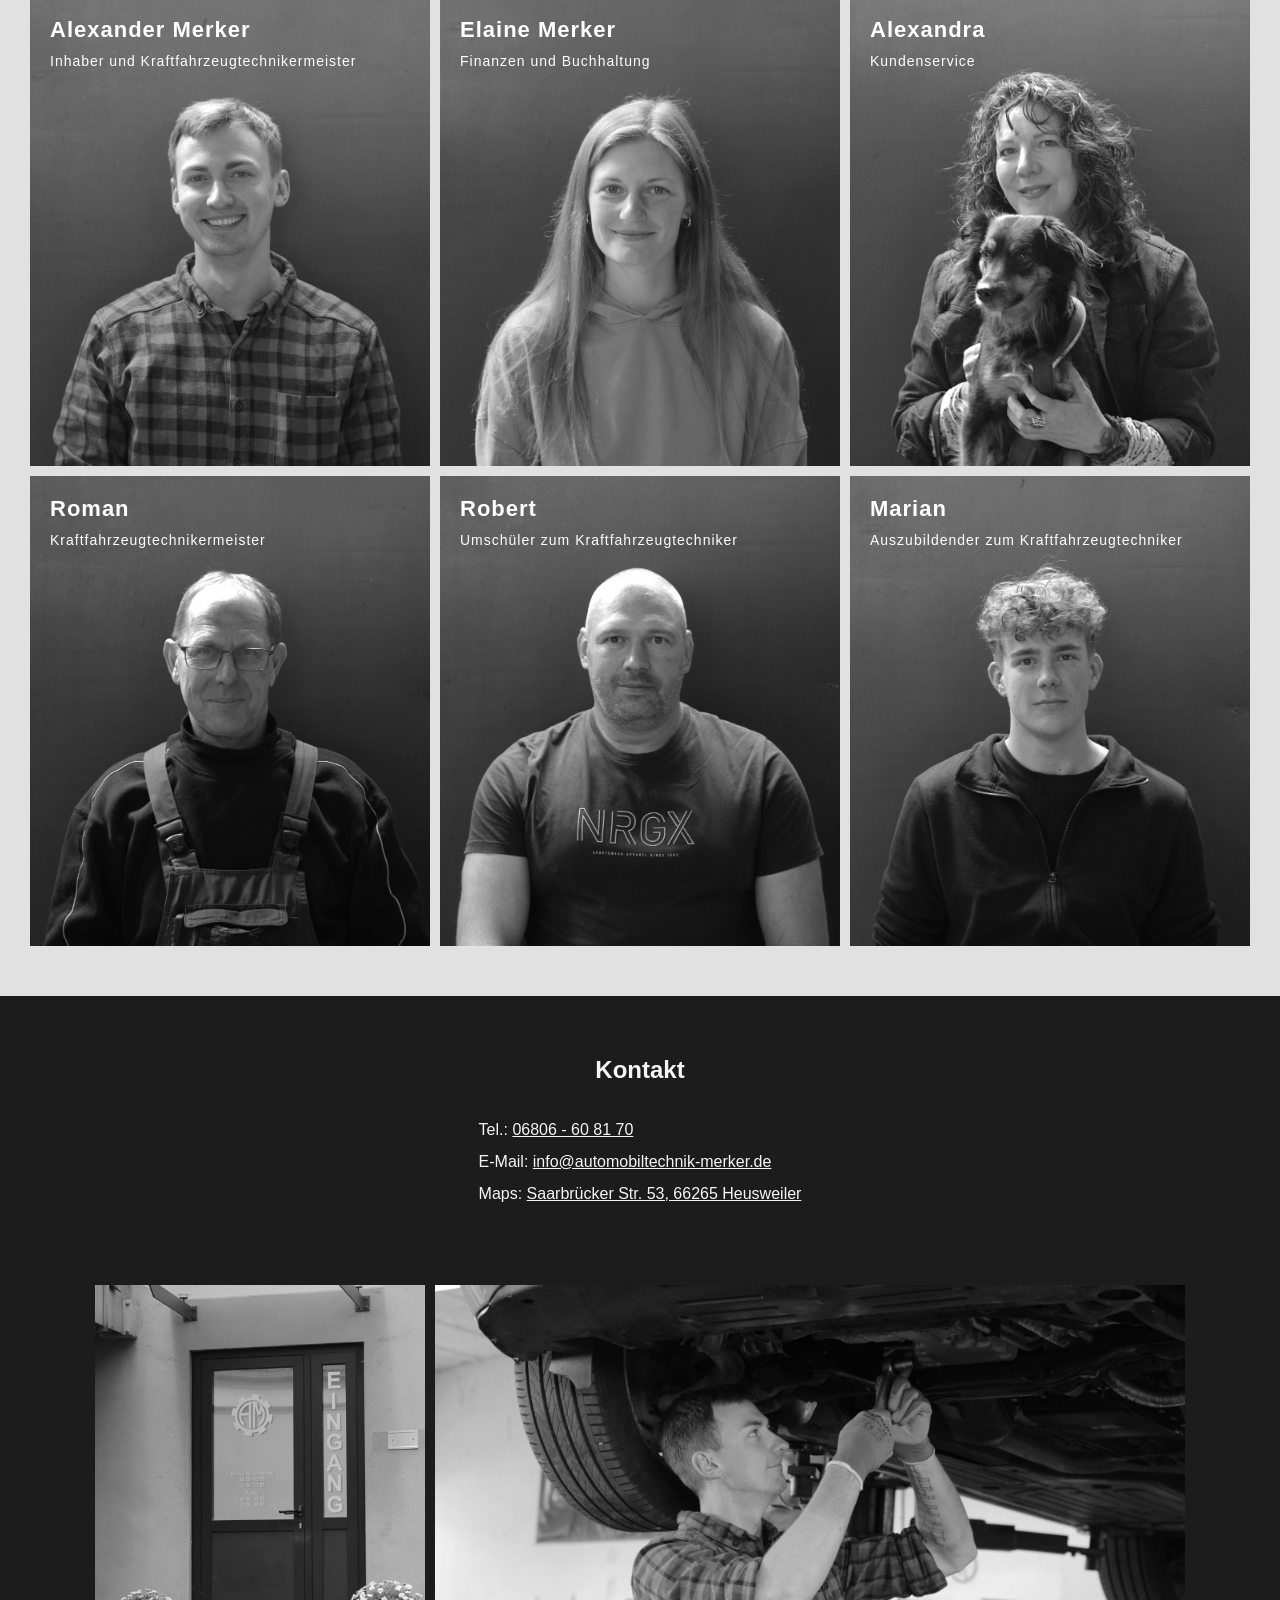
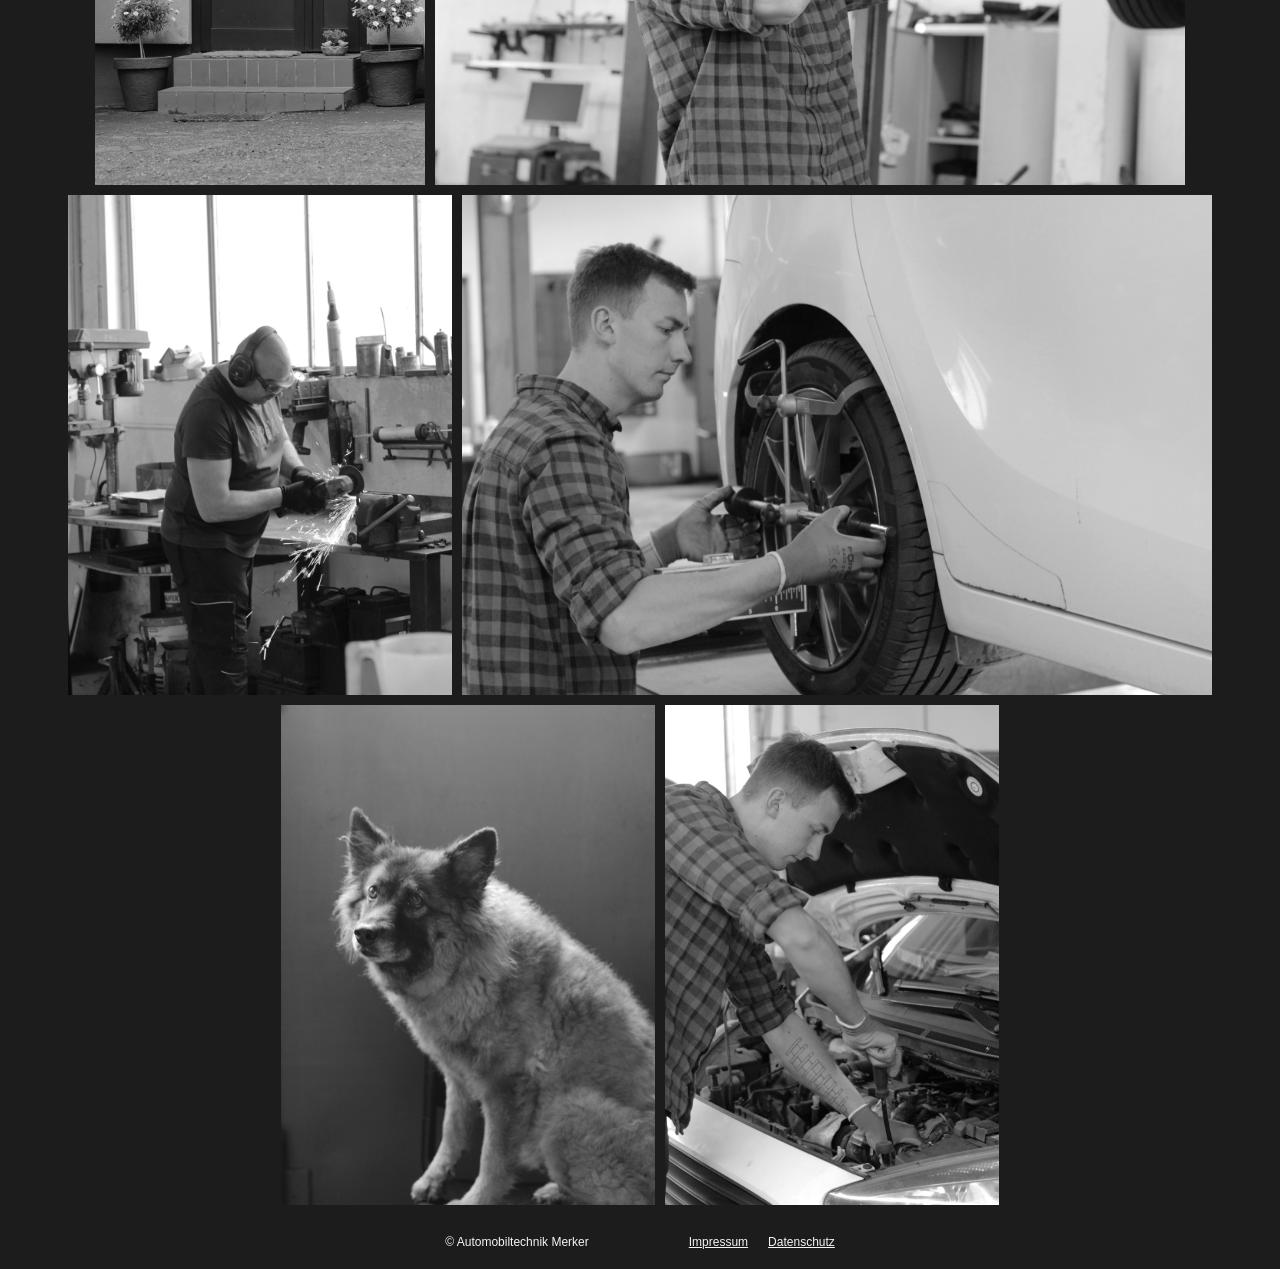
==== commit cb3e9403: "upd website" ====
--- a/index.html
+++ b/index.html
@@ -81,20 +81,20 @@
             <a id="angebot"></a>
             <h2>Unser Angebot</h2>
 
+            <p>Seit 2025 stehen wir für Kundenzufriedenheit und bieten einen sauberen und unkomplizierten Service. Unsere Preise sind transparent gestaltet und wir reparieren nichts ohne Ihre Freigabe. Kontaktieren Sie uns gerne bei Problemen mit Ihrem Auto, Kleinbus oder Wohnmobil.</p>
+
             <section class="services">
                 <ul>
-                    <li>Kfz-Service</li>
-                    <li>Inspektion</li>
-                    <li>Auspuffanlage</li>
-                    <li>Bremsenservice</li>
-                    <li>Achsenvermessung</li>
-                </ul>
-                <ul>
-                    <li>Reifenservice</li>
-                    <li>Unfallinstandsetzung</li>
-                    <li>Autoglas-Reparatur</li>
-                    <li>Klimaservice</li>
-                    <li>HU*/AU</li>
+                    <li><h4>Kfz-Service</h4> Alle Reparaturen rund ums Auto. Zahnriemen, Steuerkette, Getriebe, Motor, Elektronik, Ölwechsel, Fehlersuche bei einem störenden Geräusch, Auslesen des Fehlerspeichers etc.</li>
+                    <li><h4>Inspektion</h4> Große und kleine Inspektion für alle Marken. Mit Eintrag ins Checkheft.</li>
+                    <li><h4>Auspuffanlage</h4> Schweißarbeiten, Austausch des Endschalldämpfers.</li>
+                    <li><h4>Bremsenservice</h4> Austausch von Bremsscheiben, mit oder ohne Bremsbeläge, Einstellen der Handbremse, Reparatur von Bremsleitungen.</li>
+                    <li><h4>Achsenvermessung</h4> Spureinstellung.</li>
+                    <li><h4>Reifenservice</h4> Radwechsel, Reifenmontage, Reifenreparatur, Einlagerung der Räder, Verkauf neuer Reifen.</li>
+                    <li><h4>Unfallinstandsetzung</h4> Erstellen des Gutachtens für die Versicherung, Kommunikation und Abwicklung mit der Versicherung, Reparatur des Schadens.</li>
+                    <li><h4>Autoglas-Reparatur</h4> Austausch von Windschutzscheibe und Heckscheibe, Steinschlagreparatur.</li>
+                    <li><h4>Klimaservice</h4> Klima-Check, Auffüllen von Kältemitteln rot und blau.</li>
+                    <li><h4>HU*/AU</h4> Haupt- und Abgasuntersuchung bei uns im Haus, TÜV-Durchsicht, Reparatur nach Mängelschein, HU-Nachuntersuchung.</li>
                 </ul>
             </section>
 
@@ -127,19 +127,19 @@
                 </li>
                 <li>
                   <figure>
-                    <img src="img/team/roman.jpg" alt="Roman">
+                    <img src="img/team/alexandra.jpg" alt="Alexandra">
                     <figcaption>
-                      <h3>Roman</h3>
-                      <p>Kraftfahrzeugtechnikermeister</p>
+                      <h3>Alexandra</h3>
+                      <p>Kundenservice</p>
                     </figcaption>
                   </figure>
                 </li>
                 <li>
                   <figure>
-                    <img src="img/team/alexandra.jpg" alt="Alexandra">
+                    <img src="img/team/roman.jpg" alt="Roman">
                     <figcaption>
-                      <h3>Alexandra</h3>
-                      <p>Kundenservice</p>
+                      <h3>Roman</h3>
+                      <p>Kraftfahrzeugtechnikermeister</p>
                     </figcaption>
                   </figure>
                 </li>
--- a/style.css
+++ b/style.css
@@ -99,6 +99,14 @@
     max-width: 80%;
 }
 
+@media only screen
+and (min-width : 820px) {
+
+    main .logo {
+        max-width: 30%;
+    }
+}
+
 .angebot, .kontakt {
     background: #1c1c1c;
     color: #f5f5f5;
@@ -172,18 +180,59 @@
 /* SERVICES */
 
 .services {
-    display: flex;
-    margin-top: 30px;
-    margin-bottom: 50px;
-    padding: 20px;
-    flex-wrap: wrap;
+    margin-top: 50px;
+    margin-bottom: 10px;
 }
 
 .services ul {
-    font-size: 20px;
-    line-height: 1.5em;
-    padding-right: 60px;
-}
+    line-height: 1.2em;
+    list-style: none;
+}
+
+.services h4 {
+    font-size: 16px;
+    margin-bottom: 20px;
+    font-weight: normal;
+    text-transform: uppercase;
+}
+
+.services li {
+    background: #313131;
+    padding: 15px;
+    margin-left: none;
+    font-size: 16px;
+    margin-bottom: 20px;
+}
+
+@media only screen
+and (min-width : 900px) {
+
+    .angebot {
+        display: flex;
+        align-items: center;
+        flex-direction: column;
+    }
+    
+    .angebot p {
+        max-width: 820px;
+    }
+
+    .services {
+        max-width: 820px;
+    }
+
+    .services ul {
+        display: flex;
+        flex-wrap: wrap;
+        gap: 20px;
+        justify-content: center;
+    }
+
+    .services li {
+        width: 380px;
+    }
+}
+
 
 .subtext {
     font-size: 12px;
@@ -207,16 +256,14 @@
     display: flex;
     flex-direction: column;
     gap: 10px;
-    justify-content: space-between;
     margin-top: 30px;
 }
 
 .team ul li {
     width: 100%;
-    background: gray;
     
     padding: 0px;
-    /*overflow: hidden;*/
+    overflow: hidden;
 }
 
 .team-foto {
@@ -225,17 +272,56 @@
 
 .team img {
     max-width: 100%;
-    /*max-height: 100%;*/
+    max-height: 100%;
     filter: grayscale(1);
 }
 
-.team figcaption {
-    padding: 10px 20px 20px;
+.team figure {
+    display: flex;
+}
+
+.team figure figcaption {
+    position: absolute;
+    padding: 20px;
+    justify-content: center;
     letter-spacing: 1px;
-}
-
-.team figcaption h3 {
+    color: white;
+  
+}
+
+.team figure figcaption h3 {
     font-size: 22px;
+}
+
+@media only screen
+and (min-width : 900px) {
+
+    .team {
+      display: flex;
+      flex-direction: column;
+      align-items: center;
+    }
+
+    .team ul {
+      max-width: 1300px;
+      flex-direction: row;
+      flex-wrap: wrap;
+      justify-content: center;
+    }
+
+    .team ul li {
+      max-width: 400px;
+    }
+
+    .team figure figcaption {
+      font-size: 14px;
+      font-weight: normal;
+    }
+
+    .team figure figcaption h3 {
+      margin-bottom: 10px;
+    }
+
 }
 
 
@@ -245,6 +331,17 @@
     list-style: none;
     line-height: 2em;
     padding-bottom: 15px;
+}
+
+@media only screen
+and (min-width : 900px) {
+
+   .kontakt {
+     display: flex;
+     flex-direction: column;
+     align-items: center;
+   } 
+
 }
 
 
@@ -260,8 +357,21 @@
 }
 
 .werkstatt img {
-    max-height: 500px;
+    max-height: 700px;
     filter: grayscale(1);
+}
+
+@media only screen
+and (min-width : 900px) {
+
+   .werkstatt {
+     flex-wrap: wrap;
+     justify-content: center;
+   }
+
+   .werkstatt img {
+     max-height: 500px;
+   }
 }
 
 
@@ -275,6 +385,16 @@
     font-size: 12px;
     justify-content: space-between;
 }
+
+@media only screen
+and (min-width : 900px) {
+
+   footer {
+     justify-content: center;
+     gap: 100px;
+   }
+}
+
 
 
 /* IMPRESSUM & DATENSCHUTZ */
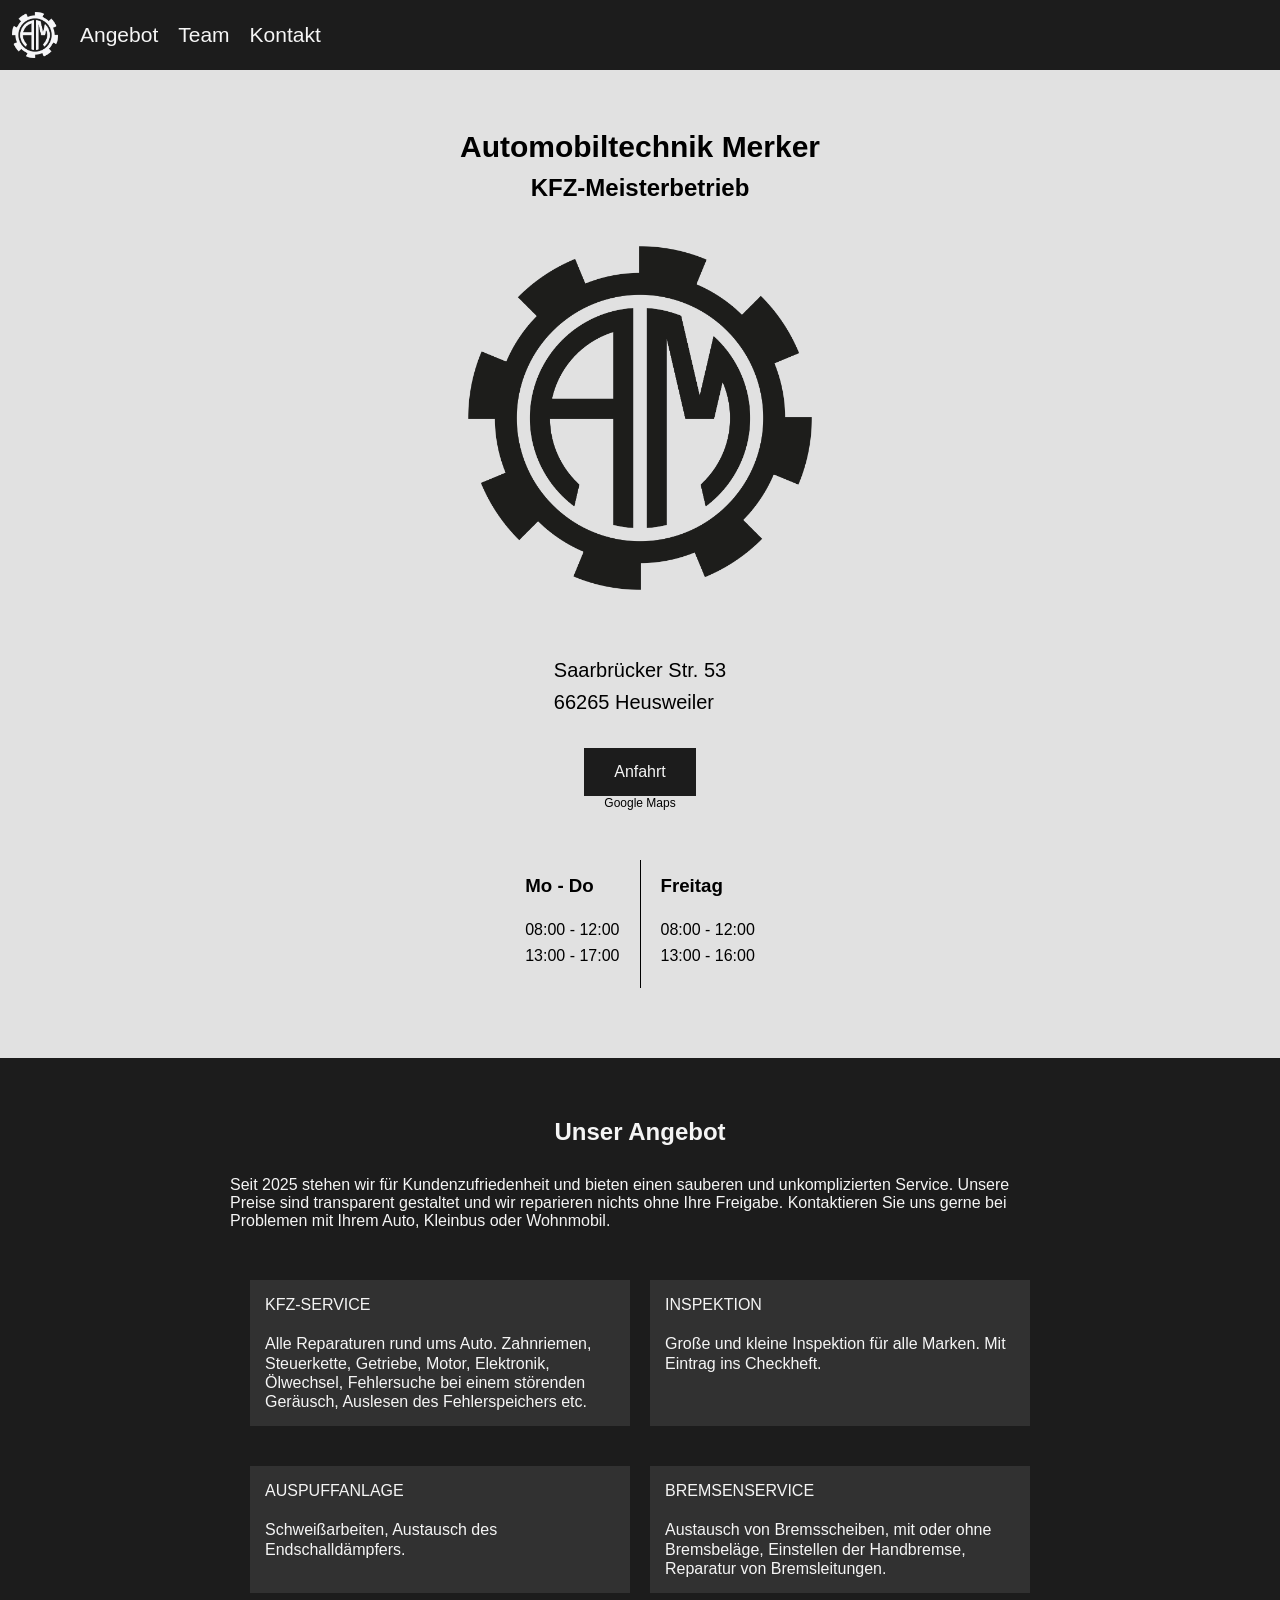
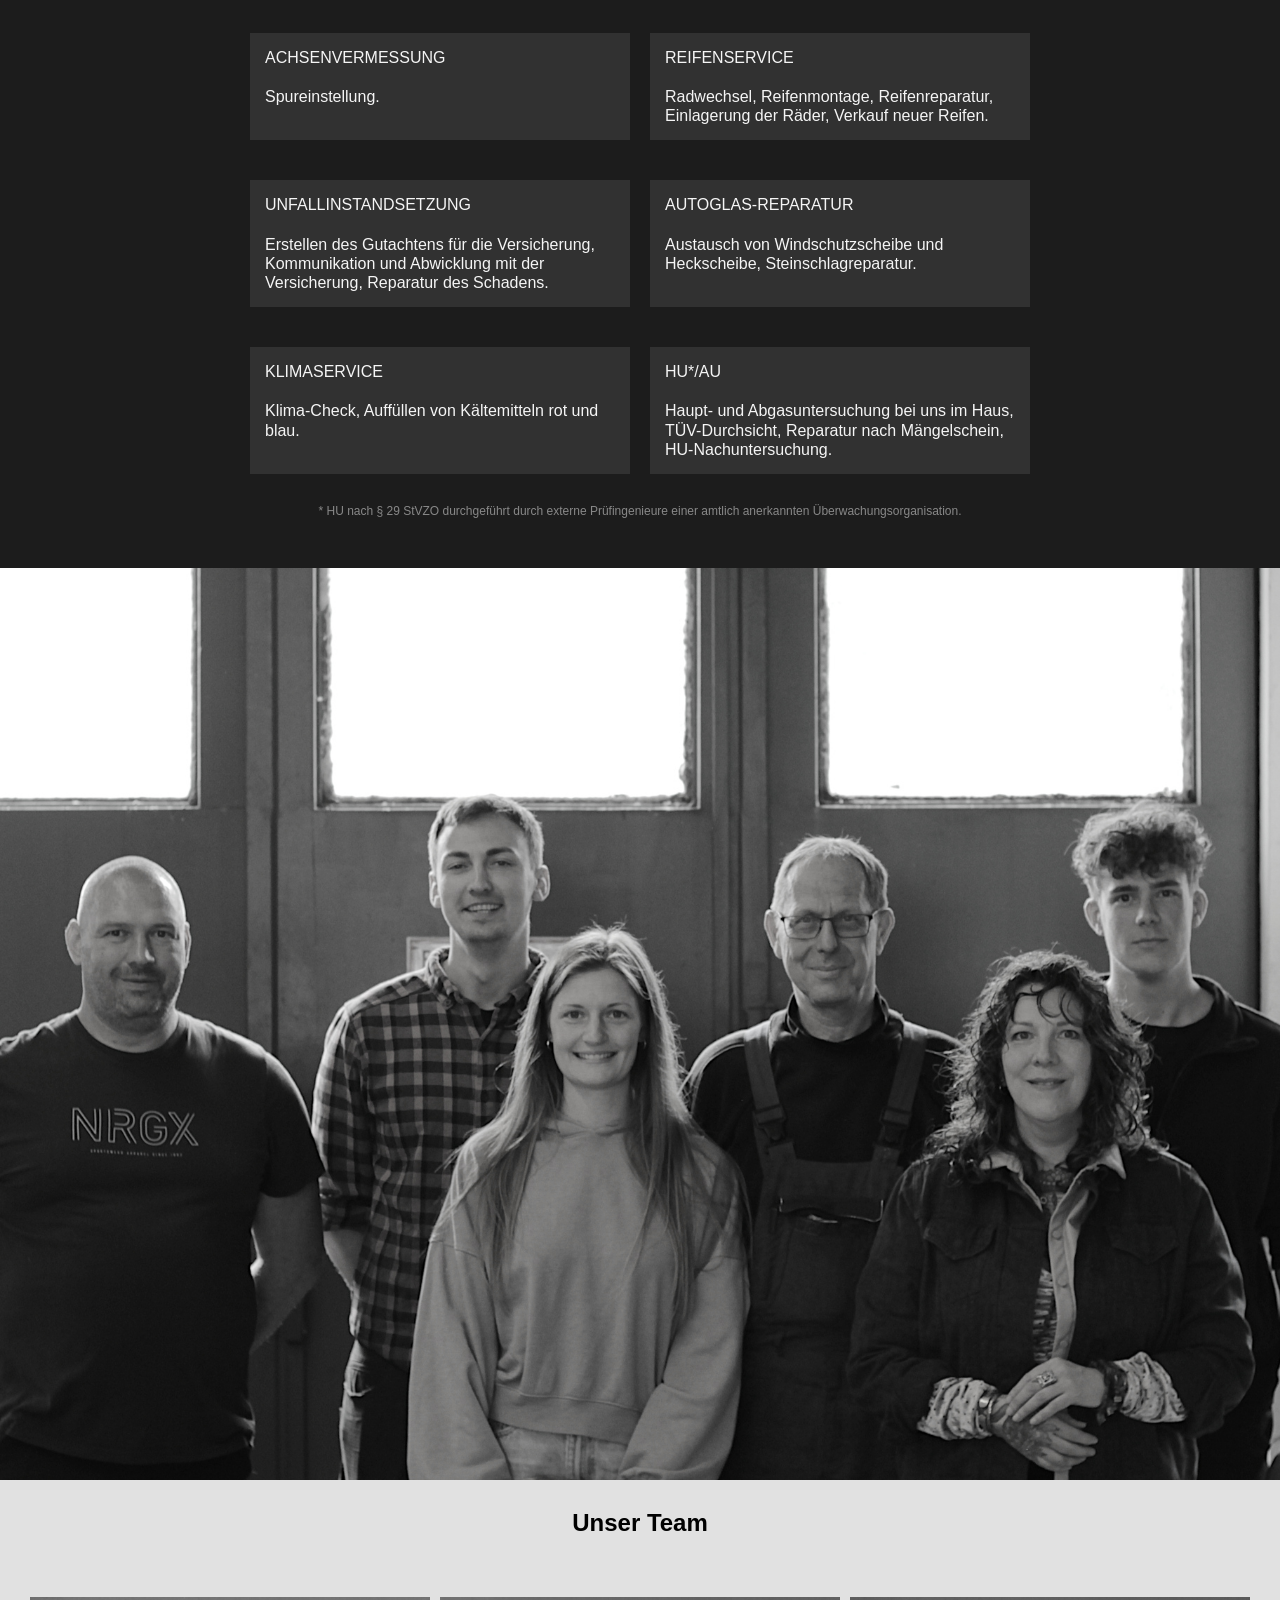
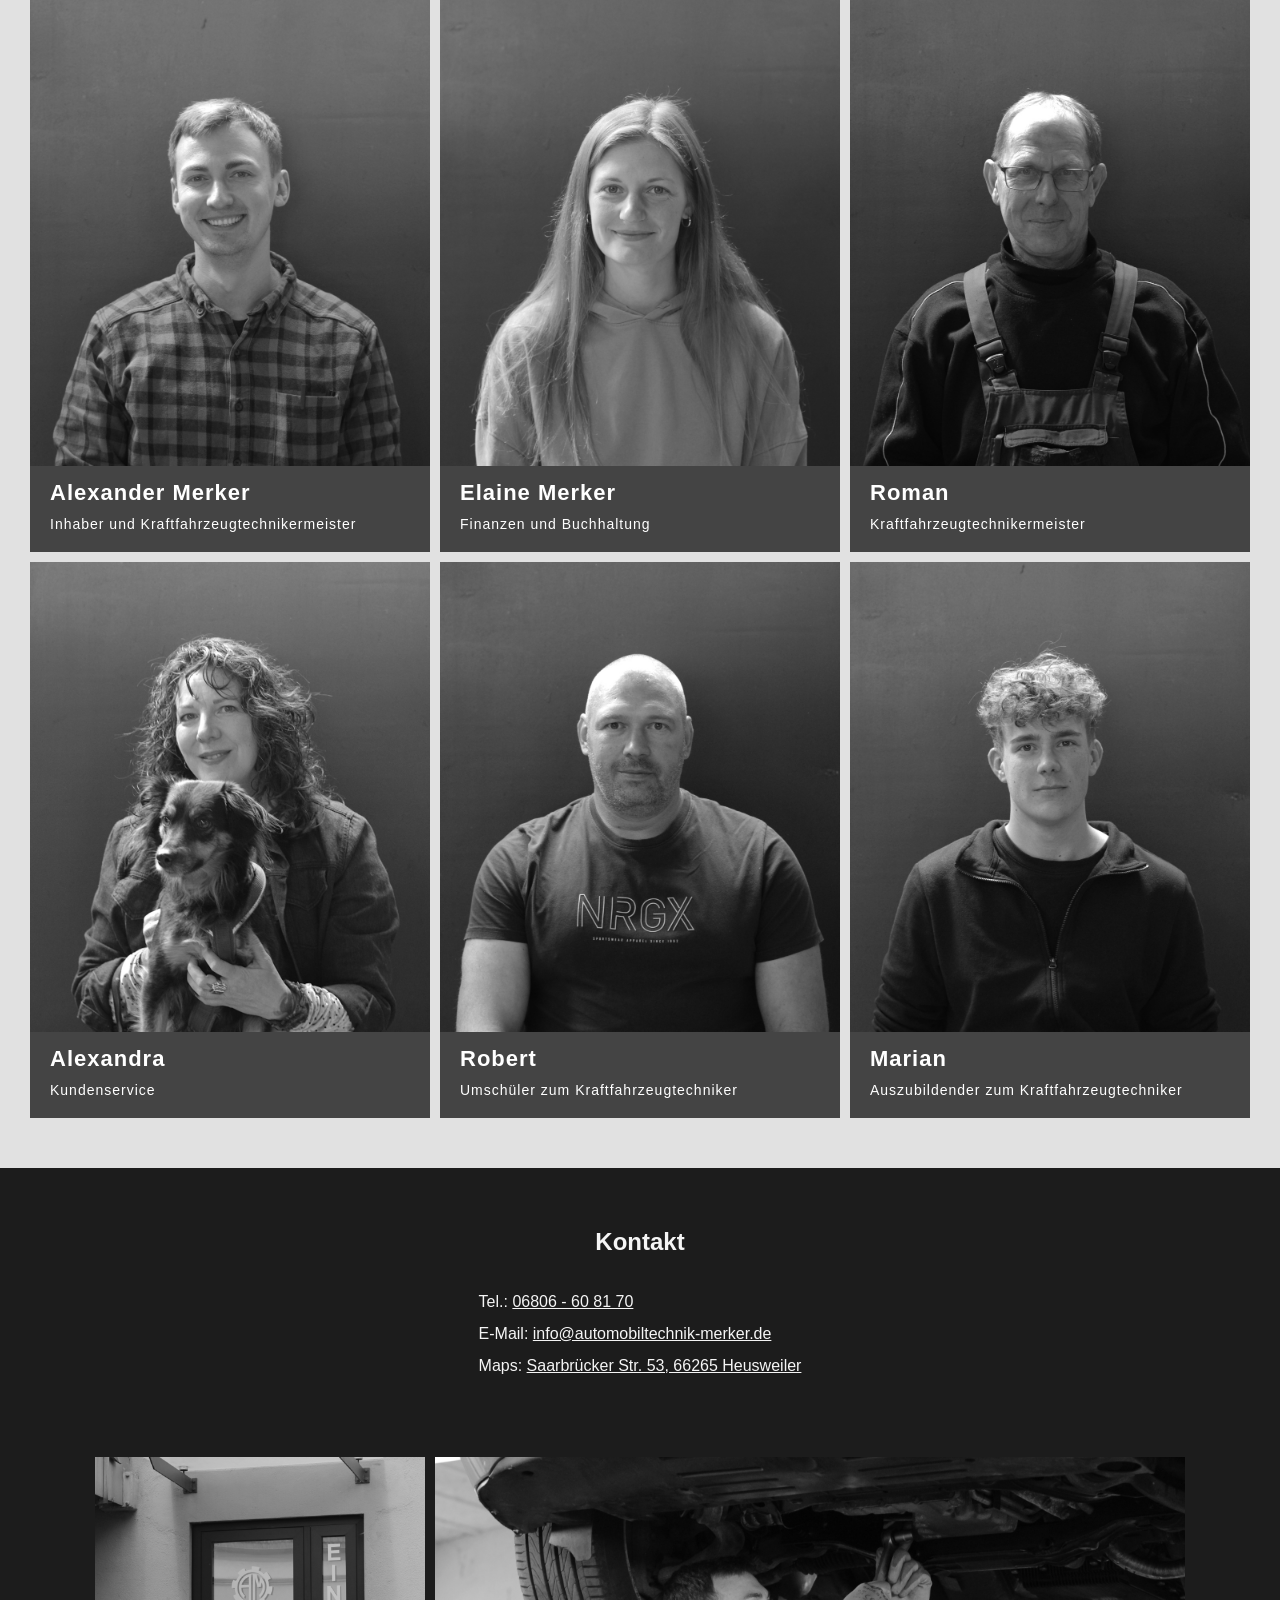
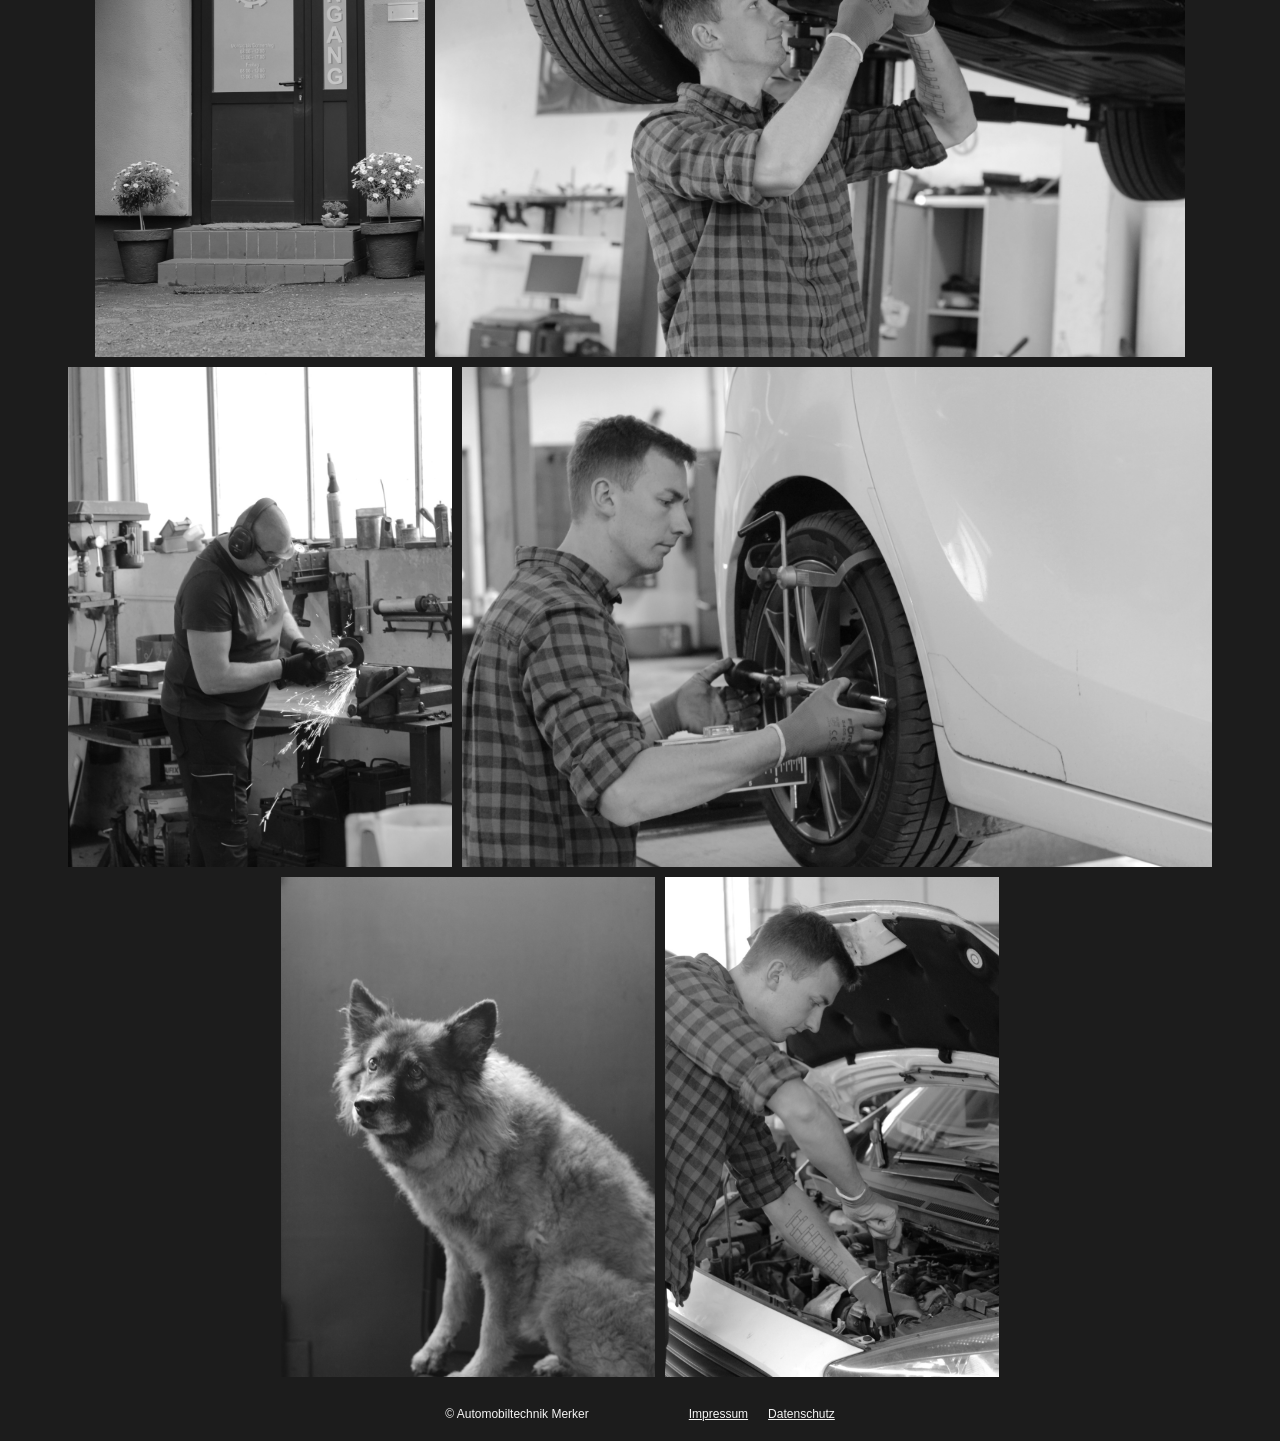
==== commit d48f6ebc: "upd style" ====
--- a/index.html
+++ b/index.html
@@ -127,19 +127,19 @@
                 </li>
                 <li>
                   <figure>
-                    <img src="img/team/alexandra.jpg" alt="Alexandra">
+                    <img src="img/team/roman.jpg" alt="Roman">
                     <figcaption>
-                      <h3>Alexandra</h3>
-                      <p>Kundenservice</p>
+                      <h3>Roman</h3>
+                      <p>Kraftfahrzeugtechnikermeister</p>
                     </figcaption>
                   </figure>
                 </li>
                 <li>
                   <figure>
-                    <img src="img/team/roman.jpg" alt="Roman">
+                    <img src="img/team/alexandra.jpg" alt="Alexandra">
                     <figcaption>
-                      <h3>Roman</h3>
-                      <p>Kraftfahrzeugtechnikermeister</p>
+                      <h3>Alexandra</h3>
+                      <p>Kundenservice</p>
                     </figcaption>
                   </figure>
                 </li>
--- a/style.css
+++ b/style.css
@@ -261,9 +261,9 @@
 
 .team ul li {
     width: 100%;
-    
+    background:#444444;
     padding: 0px;
-    overflow: hidden;
+    /*overflow: hidden;*/
 }
 
 .team-foto {
@@ -272,24 +272,18 @@
 
 .team img {
     max-width: 100%;
-    max-height: 100%;
+    /*max-height: 100%;*/
     filter: grayscale(1);
 }
 
-.team figure {
-    display: flex;
-}
-
-.team figure figcaption {
-    position: absolute;
-    padding: 20px;
-    justify-content: center;
+.team figcaption {
+    padding: 10px 20px 20px;
     letter-spacing: 1px;
     color: white;
   
 }
 
-.team figure figcaption h3 {
+.team figcaption h3 {
     font-size: 22px;
 }
 
@@ -357,7 +351,7 @@
 }
 
 .werkstatt img {
-    max-height: 700px;
+    max-height: 500px;
     filter: grayscale(1);
 }
 
@@ -374,7 +368,6 @@
    }
 }
 
-
 /* FOOTER */
 
 footer {
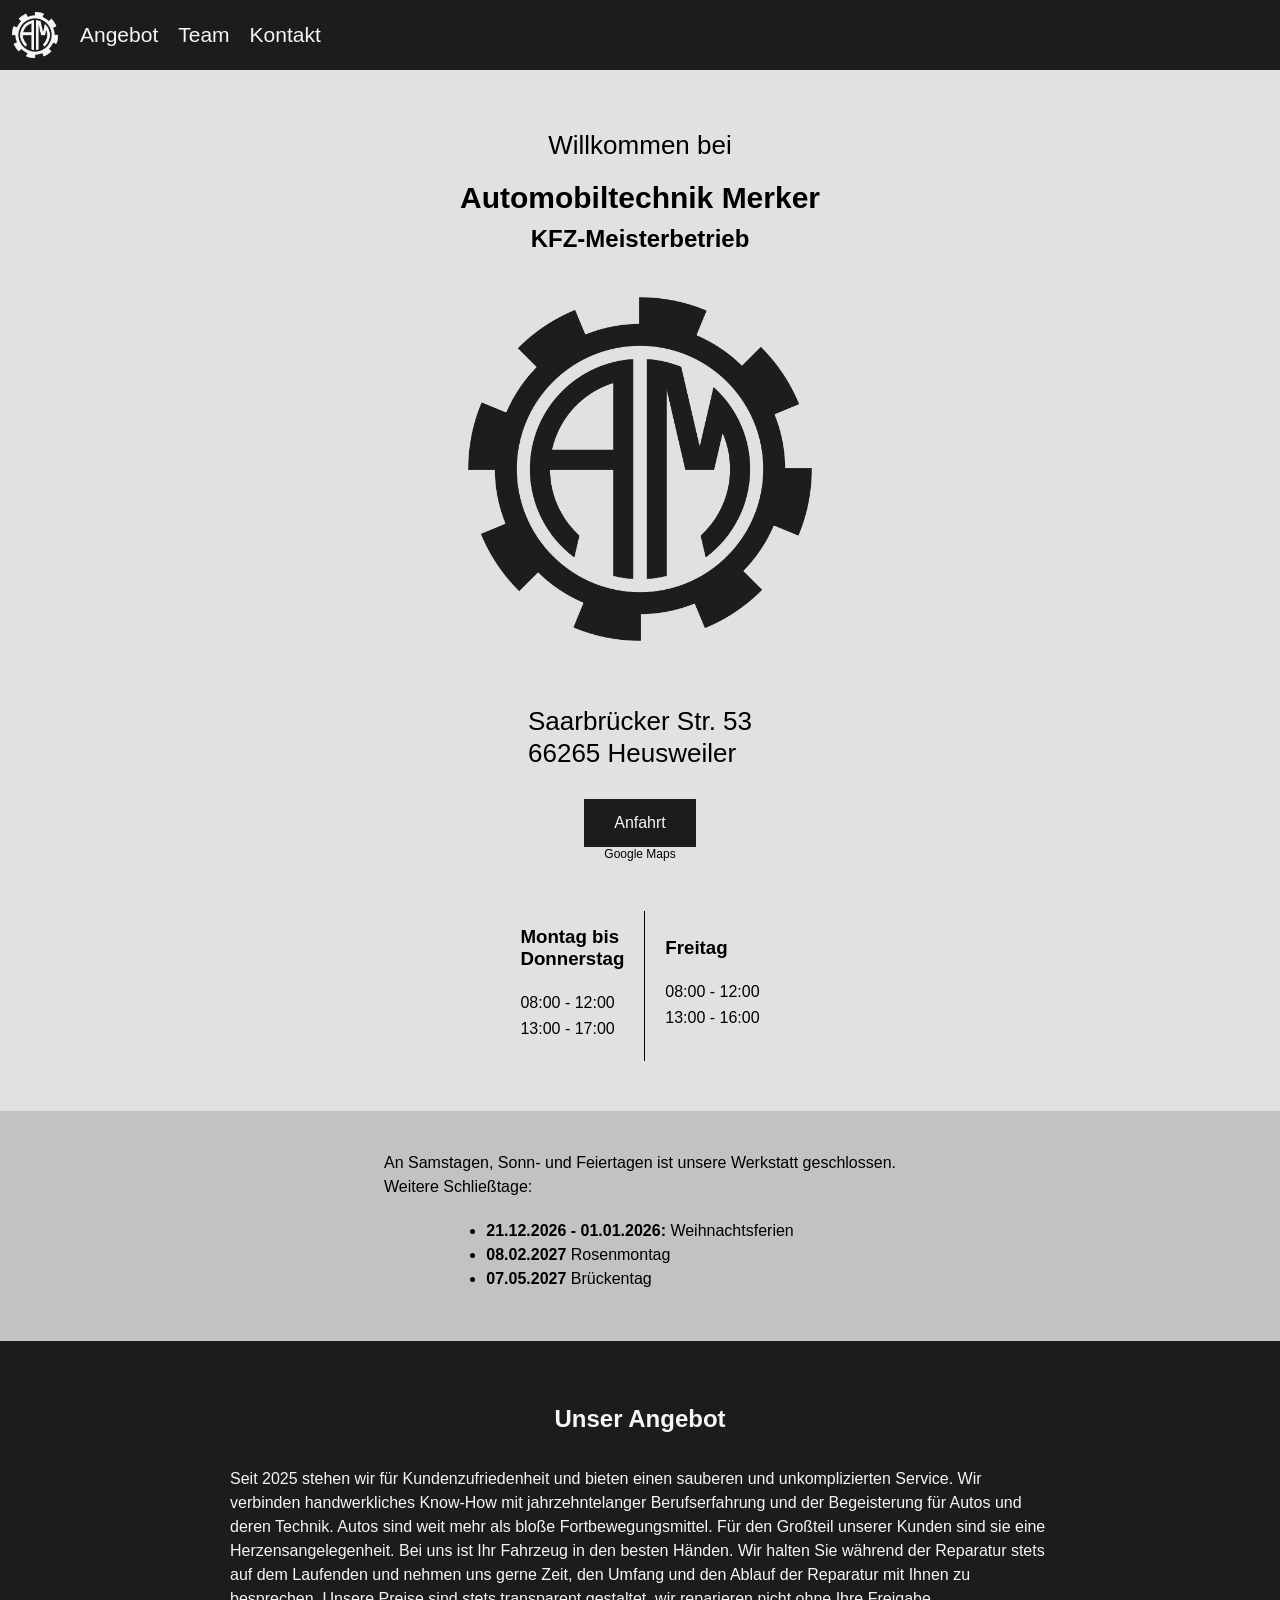
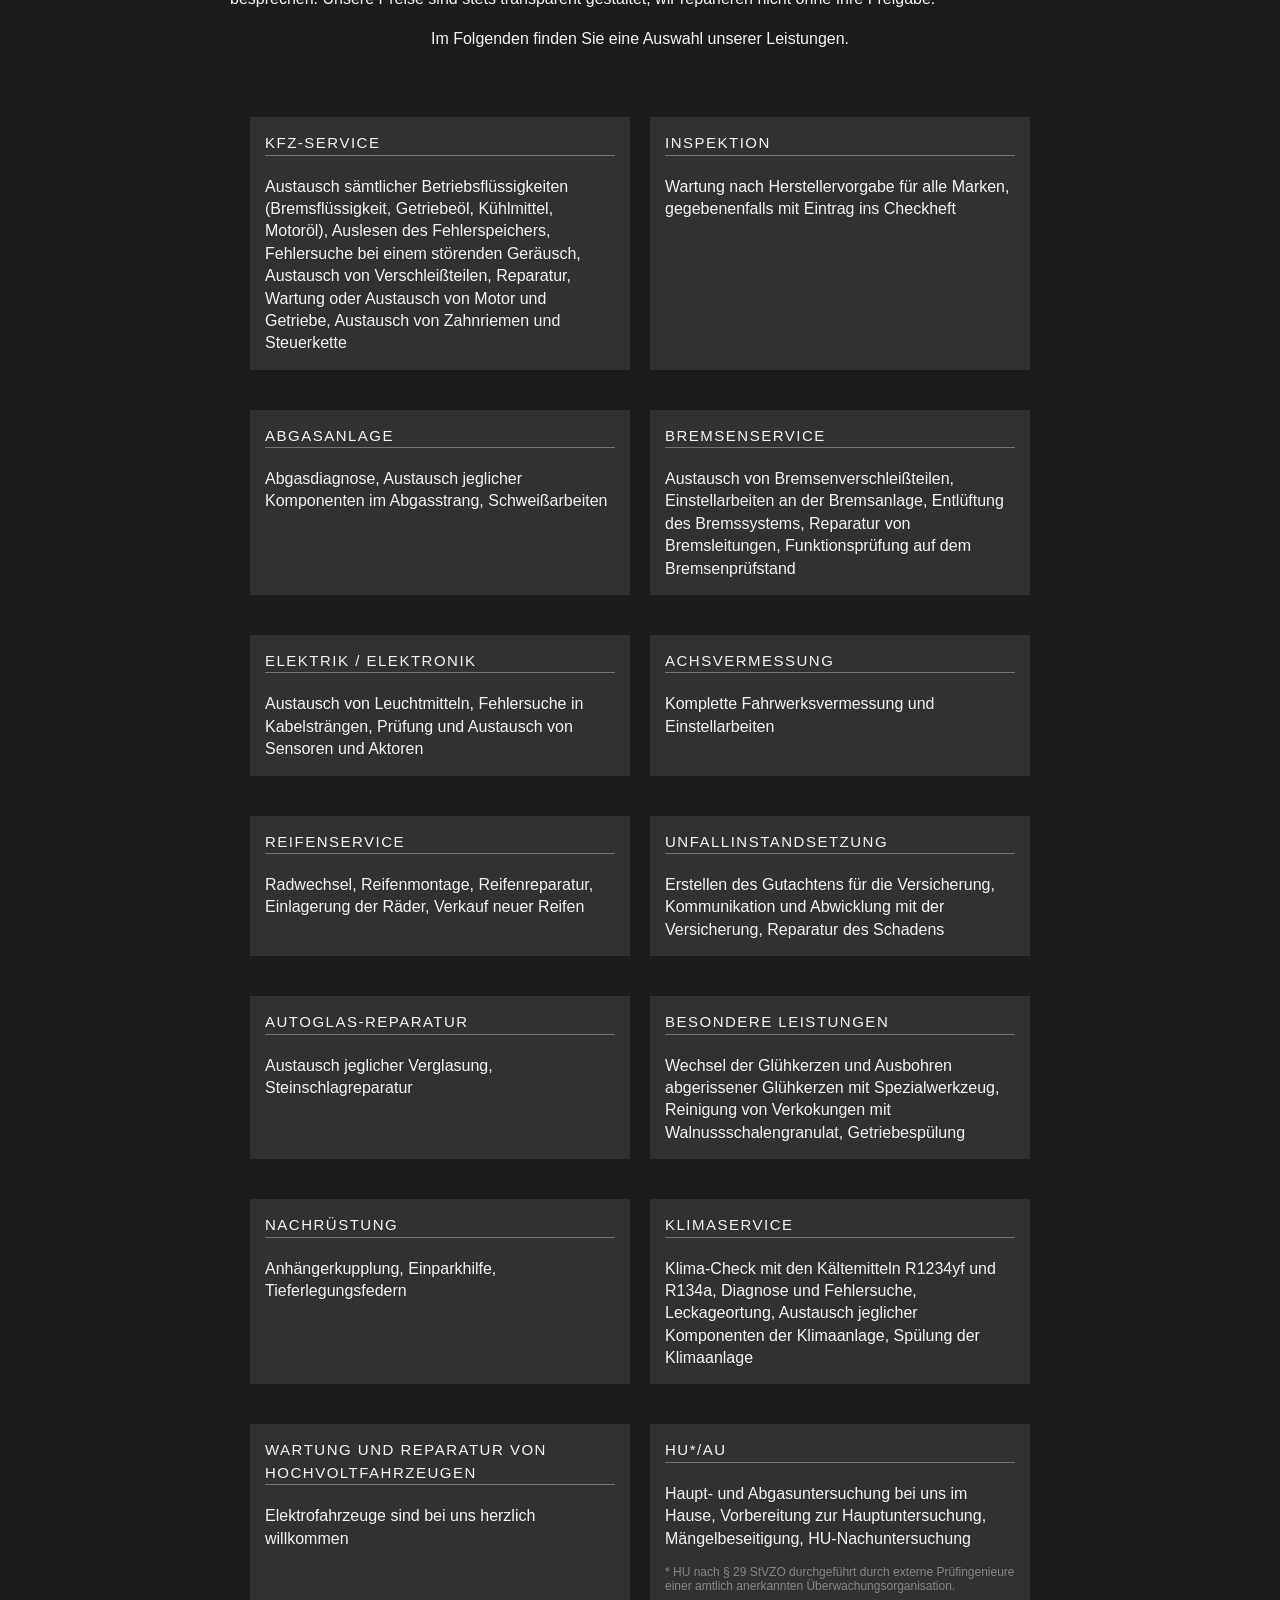
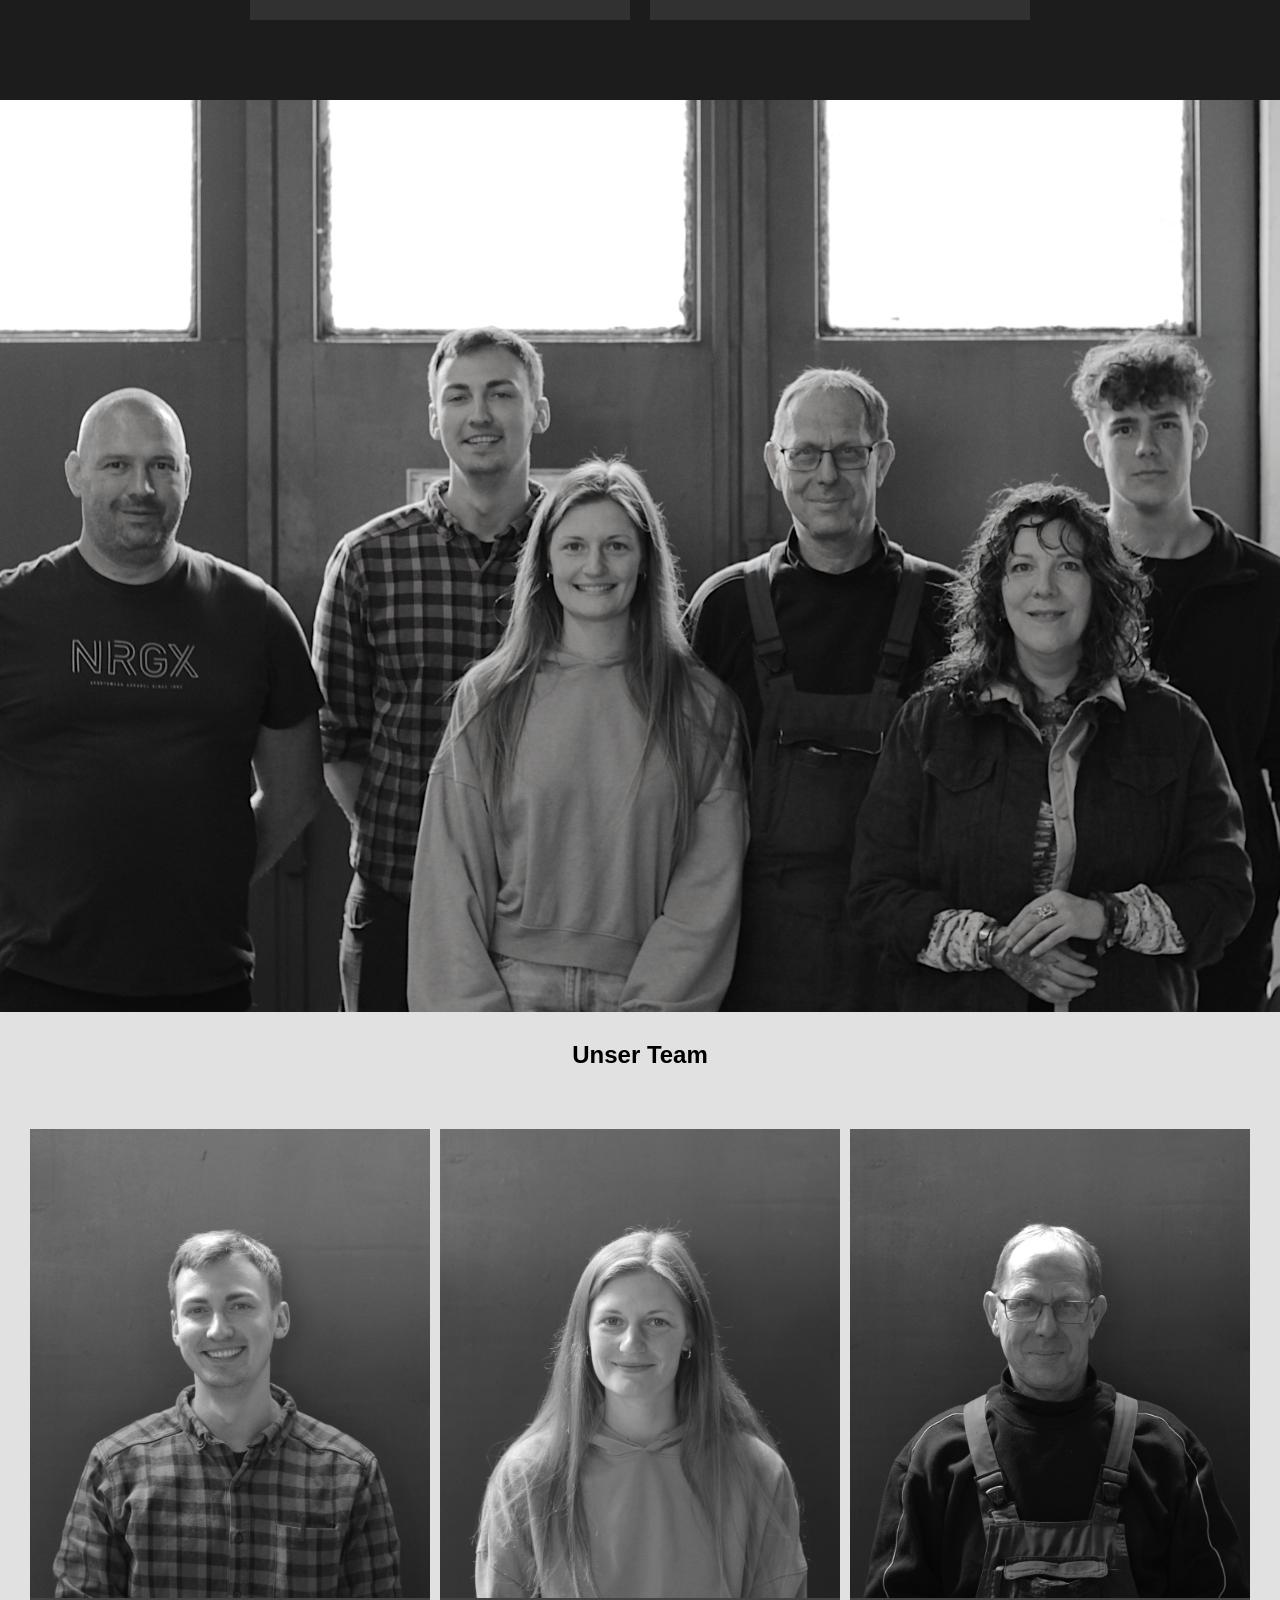
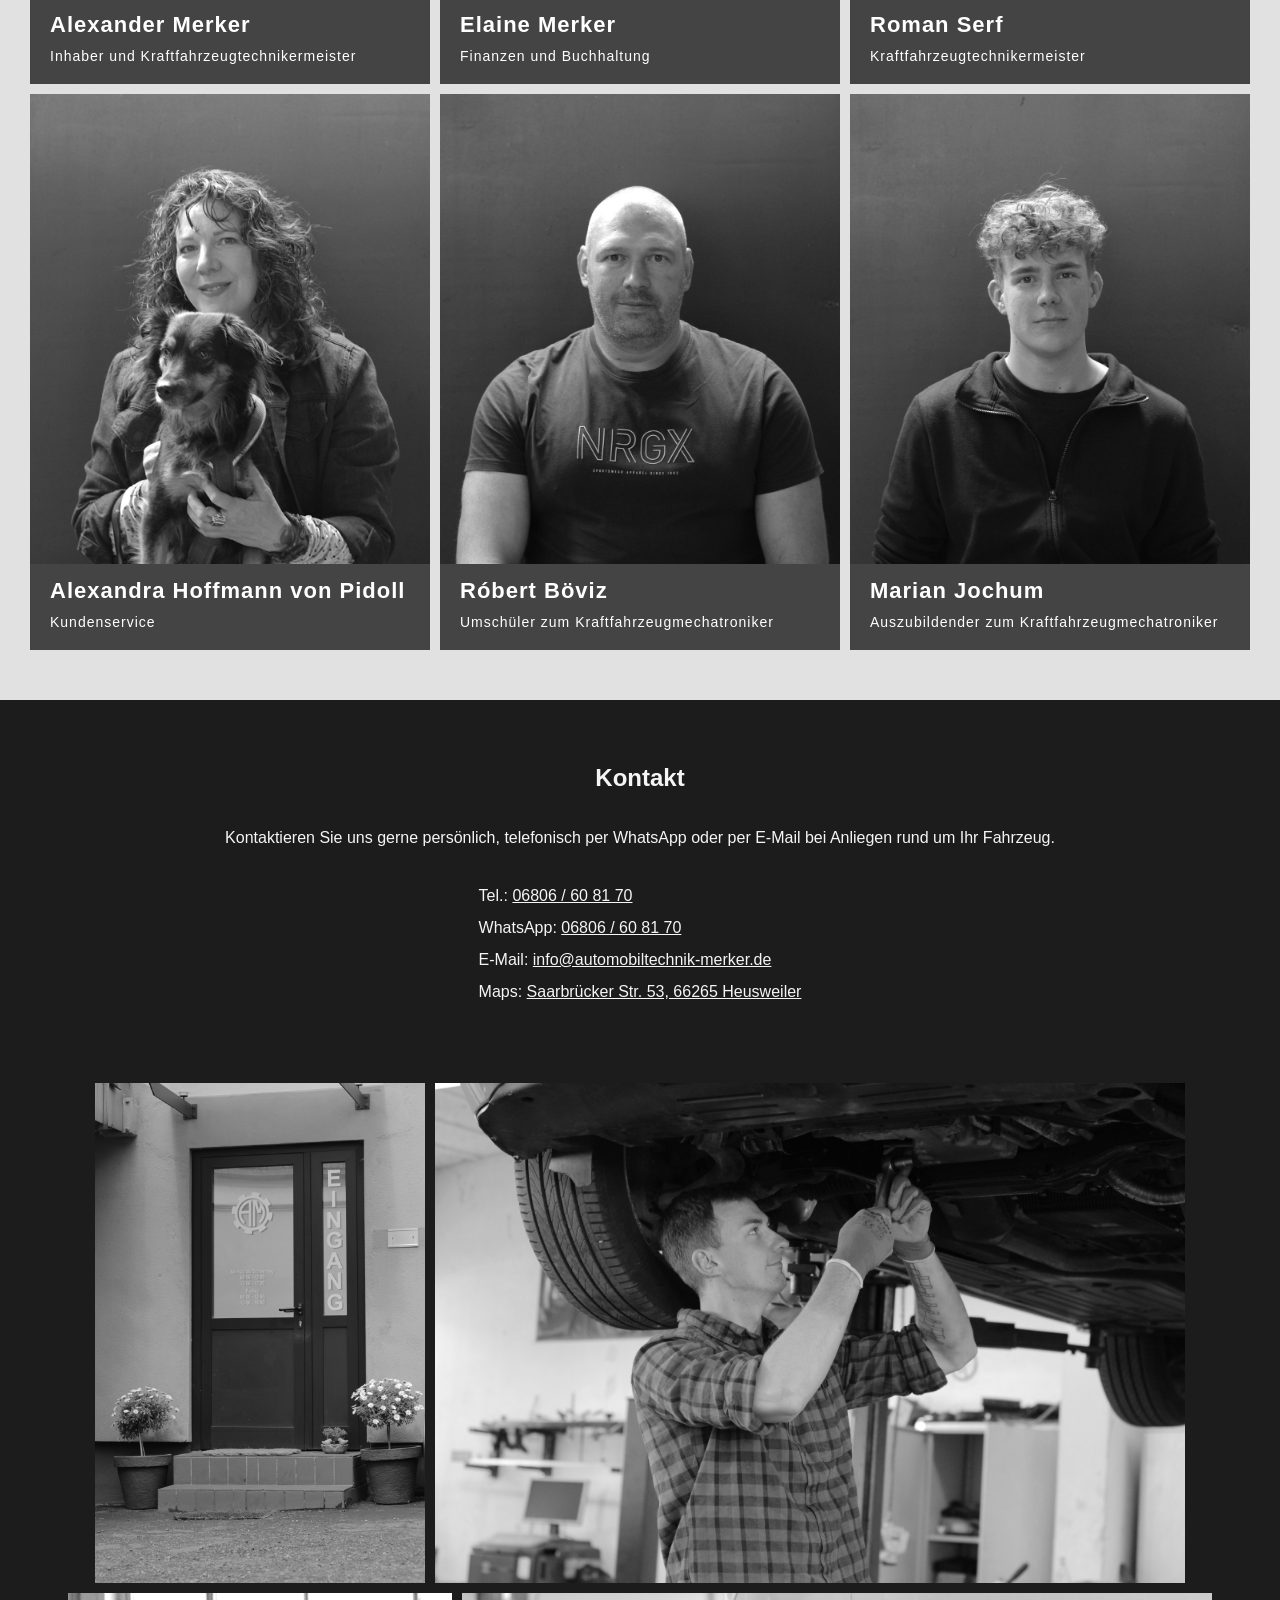
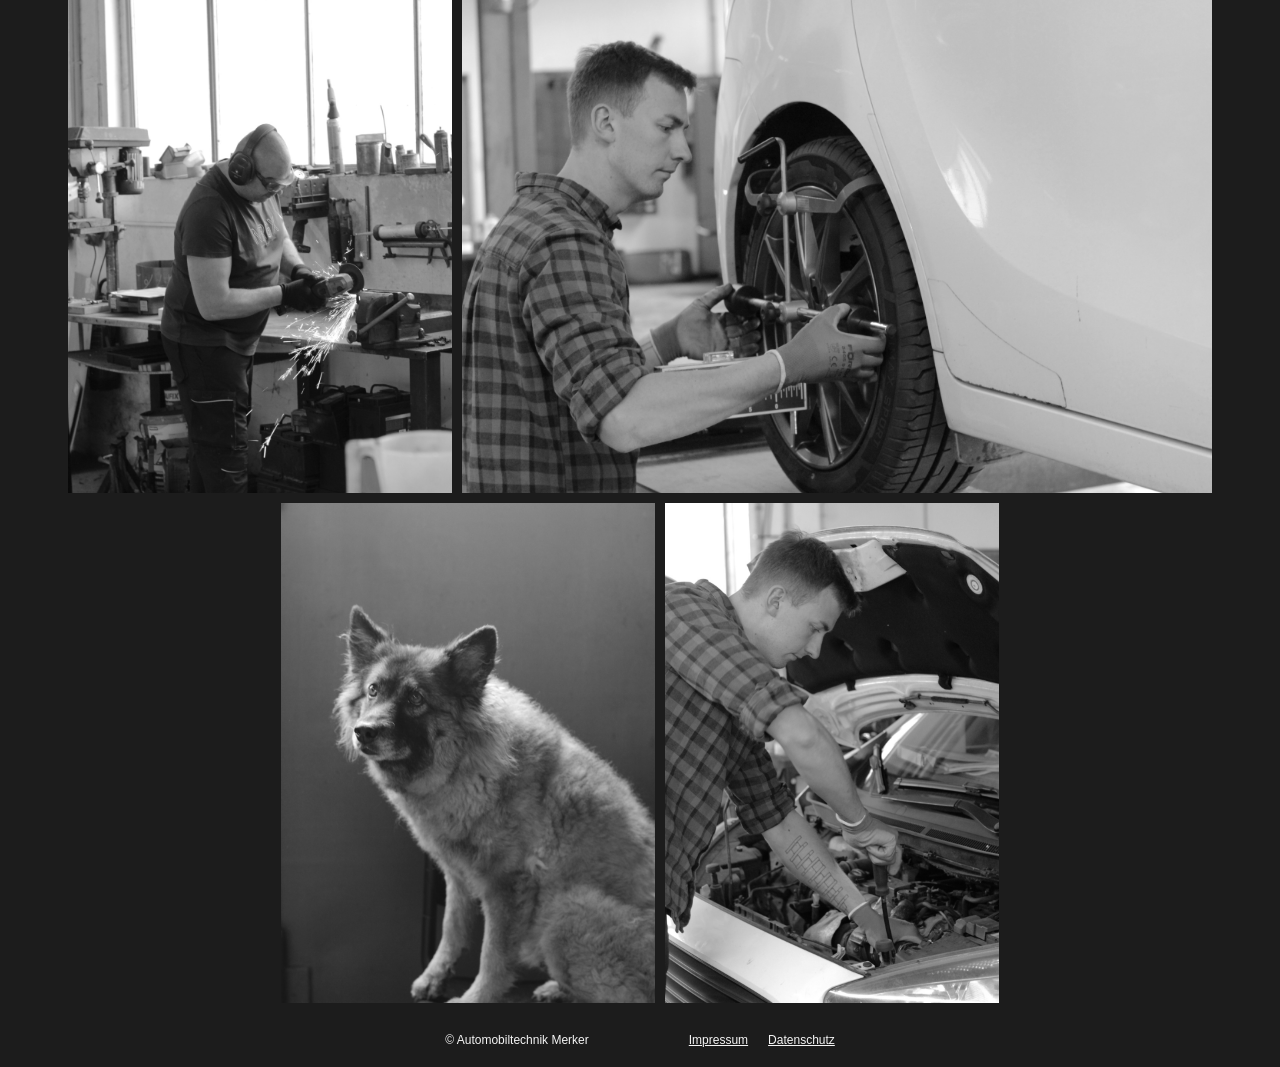
==== commit 8e0e0f82: "upd texts" ====
--- a/index.html
+++ b/index.html
@@ -39,6 +39,7 @@
 
         <section class="intro">
             <section class="hero">
+                <p>Willkommen bei</p>
                 <h1>Automobiltechnik Merker</h1>
                 <h2>KFZ-Meisterbetrieb</h2>
                 <img class="logo" src="img/AMLogo.png">
@@ -59,46 +60,63 @@
             <section class="zeiten">
                 <!--<h3>Öffnungszeiten</h3>-->
                 <section>
-                    <h3>Mo - Do</h3>
+                    <h3>Montag bis 
+                      <br>Donnerstag</h3>
                     <ul>
                         <li>08:00 - 12:00</li>
                         <li>13:00 - 17:00</li>
                     </ul>
                 </section>
                 <section>
-                    <h3>Freitag</h3>
+                    <h3>Freitag
+                    </h3>
                     <ul>
                         <li>08:00 - 12:00</li>
                         <li>13:00 - 16:00</li>
                     </ul>
                 </section>
-            </section>
-        </section>
- 
-
+            </section>  
+        </section>
         
+        <section class="closed">
+          <section>
+            <p>An Samstagen, Sonn- und Feiertagen ist unsere Werkstatt geschlossen.</p>
+            <p>Weitere Schließtage:</p> 
+          </section>
+          <ul>
+            <li><strong>21.12.2026 - 01.01.2026:</strong> Weihnachtsferien</li>
+            <li><strong>08.02.2027</strong> Rosenmontag</li>
+            <li><strong>07.05.2027</strong> Brückentag</li>
+          </ul>
+        </section>
+
         <section class="angebot">
             <a id="angebot"></a>
             <h2>Unser Angebot</h2>
 
-            <p>Seit 2025 stehen wir für Kundenzufriedenheit und bieten einen sauberen und unkomplizierten Service. Unsere Preise sind transparent gestaltet und wir reparieren nichts ohne Ihre Freigabe. Kontaktieren Sie uns gerne bei Problemen mit Ihrem Auto, Kleinbus oder Wohnmobil.</p>
+            <p>Seit 2025 stehen wir für Kundenzufriedenheit und bieten einen sauberen und unkomplizierten Service. Wir verbinden handwerkliches Know-How mit jahrzehntelanger Berufserfahrung und der Begeisterung für Autos und deren Technik. Autos sind weit mehr als bloße Fortbewegungsmittel. Für den Großteil unserer Kunden sind sie eine Herzensangelegenheit. Bei uns ist Ihr Fahrzeug in den besten Händen. Wir halten Sie während der Reparatur stets auf dem Laufenden und nehmen uns gerne Zeit, den Umfang und den Ablauf der Reparatur mit Ihnen zu besprechen. Unsere Preise sind stets transparent gestaltet, wir reparieren nicht ohne Ihre Freigabe.</p>
+             
+            <p>Im Folgenden finden Sie eine Auswahl unserer Leistungen.</p>
 
             <section class="services">
                 <ul>
-                    <li><h4>Kfz-Service</h4> Alle Reparaturen rund ums Auto. Zahnriemen, Steuerkette, Getriebe, Motor, Elektronik, Ölwechsel, Fehlersuche bei einem störenden Geräusch, Auslesen des Fehlerspeichers etc.</li>
-                    <li><h4>Inspektion</h4> Große und kleine Inspektion für alle Marken. Mit Eintrag ins Checkheft.</li>
-                    <li><h4>Auspuffanlage</h4> Schweißarbeiten, Austausch des Endschalldämpfers.</li>
-                    <li><h4>Bremsenservice</h4> Austausch von Bremsscheiben, mit oder ohne Bremsbeläge, Einstellen der Handbremse, Reparatur von Bremsleitungen.</li>
-                    <li><h4>Achsenvermessung</h4> Spureinstellung.</li>
-                    <li><h4>Reifenservice</h4> Radwechsel, Reifenmontage, Reifenreparatur, Einlagerung der Räder, Verkauf neuer Reifen.</li>
-                    <li><h4>Unfallinstandsetzung</h4> Erstellen des Gutachtens für die Versicherung, Kommunikation und Abwicklung mit der Versicherung, Reparatur des Schadens.</li>
-                    <li><h4>Autoglas-Reparatur</h4> Austausch von Windschutzscheibe und Heckscheibe, Steinschlagreparatur.</li>
-                    <li><h4>Klimaservice</h4> Klima-Check, Auffüllen von Kältemitteln rot und blau.</li>
-                    <li><h4>HU*/AU</h4> Haupt- und Abgasuntersuchung bei uns im Haus, TÜV-Durchsicht, Reparatur nach Mängelschein, HU-Nachuntersuchung.</li>
+                    <li><h4>Kfz-Service</h4> Austausch sämtlicher Betriebsflüssigkeiten (Bremsflüssigkeit, Getriebeöl, Kühlmittel, Motoröl), Auslesen des Fehlerspeichers, Fehlersuche bei einem störenden Geräusch, Austausch von Verschleißteilen, Reparatur, Wartung oder Austausch von Motor und Getriebe, Austausch von Zahnriemen und Steuerkette</li>
+                    <li><h4>Inspektion</h4> Wartung nach Herstellervorgabe für alle Marken, gegebenenfalls mit Eintrag ins Checkheft</li>
+                    <li><h4>Abgasanlage</h4>  Abgasdiagnose, Austausch jeglicher Komponenten im Abgasstrang, Schweißarbeiten</li>
+                    <li><h4>Bremsenservice</h4> Austausch von Bremsenverschleißteilen, Einstellarbeiten an der Bremsanlage, Entlüftung des Bremssystems, Reparatur von Bremsleitungen, Funktionsprüfung auf dem Bremsenprüfstand</li>
+                    <li><h4>Elektrik / Elektronik</h4> Austausch von Leuchtmitteln, Fehlersuche in Kabelsträngen, Prüfung und Austausch von Sensoren und Aktoren</li>
+                    <li><h4>Achsvermessung</h4> Komplette Fahrwerksvermessung und Einstellarbeiten</li>
+                    <li><h4>Reifenservice</h4> Radwechsel, Reifenmontage, Reifenreparatur, Einlagerung der Räder, Verkauf neuer Reifen</li>
+                    <li><h4>Unfallinstandsetzung</h4>  Erstellen des Gutachtens für die Versicherung, Kommunikation und Abwicklung mit der Versicherung, Reparatur des Schadens</li>
+                    <li><h4>Autoglas-Reparatur</h4> Austausch jeglicher Verglasung, Steinschlagreparatur</li>
+                    <li><h4>Besondere Leistungen</h4> Wechsel der Glühkerzen und Ausbohren abgerissener Glühkerzen mit Spezialwerkzeug, Reinigung von Verkokungen mit Walnussschalengranulat, Getriebespülung</li>
+                    <li><h4>Nachrüstung</h4> Anhängerkupplung, Einparkhilfe, Tieferlegungsfedern</li>
+                    <li><h4>Klimaservice</h4> Klima-Check mit den Kältemitteln R1234yf und R134a, Diagnose und Fehlersuche, Leckageortung, Austausch jeglicher Komponenten der Klimaanlage, Spülung der Klimaanlage</li>
+                    <li><h4>Wartung und Reparatur von Hochvoltfahrzeugen</h4> Elektrofahrzeuge sind bei uns herzlich willkommen</li>
+                    <li><h4>HU*/AU</h4> Haupt- und Abgasuntersuchung bei uns im Hause, Vorbereitung zur Hauptuntersuchung, Mängelbeseitigung, HU-Nachuntersuchung
+                    <p class="subtext">* HU nach § 29 StVZO durchgeführt durch externe Prüfingenieure einer amtlich anerkannten Überwachungsorganisation.</p></li>
                 </ul>
             </section>
-
-            <p class="subtext">* HU nach § 29 StVZO durchgeführt durch externe Prüfingenieure einer amtlich anerkannten Überwachungsorganisation.</p>
         </section>
 
         <img class="team-foto" src="img/team/team-sw-sm.jpg" alt="Teamfoto">
@@ -129,7 +147,7 @@
                   <figure>
                     <img src="img/team/roman.jpg" alt="Roman">
                     <figcaption>
-                      <h3>Roman</h3>
+                      <h3>Roman Serf</h3>
                       <p>Kraftfahrzeugtechnikermeister</p>
                     </figcaption>
                   </figure>
@@ -138,7 +156,7 @@
                   <figure>
                     <img src="img/team/alexandra.jpg" alt="Alexandra">
                     <figcaption>
-                      <h3>Alexandra</h3>
+                      <h3>Alexandra Hoffmann von Pidoll</h3>
                       <p>Kundenservice</p>
                     </figcaption>
                   </figure>
@@ -147,8 +165,8 @@
                   <figure>
                     <img src="img/team/robert.jpg" alt="Robert">
                     <figcaption>
-                      <h3>Robert</h3>
-                      <p>Umschüler zum Kraftfahrzeugtechniker</p>
+                      <h3>Róbert Böviz</h3>
+                      <p>Umschüler zum Kraftfahrzeugmechatroniker</p>
                     </figcaption>
                   </figure>
                 </li>
@@ -156,8 +174,8 @@
                   <figure>
                     <img src="img/team/marian.jpg" alt="Marian">
                     <figcaption>
-                      <h3>Marian</h3>
-                      <p>Auszubildender zum Kraftfahrzeugtechniker</p>
+                      <h3>Marian Jochum</h3>
+                      <p>Auszubildender zum Kraftfahrzeugmechatroniker</p>
                     </figcaption>
                   </figure>
                 </li>
@@ -167,8 +185,12 @@
         <section class="kontakt">
             <a id="kontakt"></a>
             <h2>Kontakt</h2>
+
+            <p>Kontaktieren Sie uns gerne persönlich, telefonisch per WhatsApp oder per E-Mail bei Anliegen rund um Ihr Fahrzeug.</p>
+            
             <ul>
-                <li>Tel.: <a href="tel:06806608170">06806 - 60 81 70</a></li>
+                <li>Tel.: <a href="tel:06806608170">06806 / 60 81 70</a></li>
+                <li>WhatsApp: <a href="https://wa.me/06806608170">06806 / 60 81 70</a></li>
                 <li>E-Mail: <a href="mailto:info@automobiltechnik-merker.de">info@automobiltechnik-merker.de</a></li>
                 <li>Maps: <a href="https://maps.app.goo.gl/u2ddKJhPxf2Sv5Ah8?g_st=isi">Saarbrücker Str. 53, 66265 Heusweiler</a></li>
             </ul>
--- a/style.css
+++ b/style.css
@@ -51,9 +51,12 @@
 
 /* ABSTÄNDE */
 
-.intro h1 {
+.intro {
     margin-top: 110px;
 }
+    .intro h1 {
+        margin-top: 20px;
+    }
 
 h2 {
     margin-top: 10px;
@@ -70,6 +73,11 @@
 
 .angebot, .kontakt {
     padding: 50px 20px;
+    line-height: 1.5;
+}
+
+.angebot p {   
+    padding-bottom: 1em;
 }
 
 
@@ -94,6 +102,9 @@
     display: flex;
     flex-direction: column;
 }
+    .intro p {
+        font-size: 26px;
+    }
 
 main .logo {
     max-width: 80%;
@@ -155,9 +166,10 @@
 
 .zeiten {
     margin-top: 50px;
-    margin-bottom: 50px;
+    margin-bottom: 30px;
     display: flex;
     justify-content: center;
+    align-items: center;
 }
 
 .zeiten section {
@@ -175,6 +187,25 @@
 .zeiten ul li {
     line-height: 1.6em;
 }
+
+
+/* SCHLIESSZEITEN */
+
+.closed {
+    display: flex;
+    flex-direction: column;
+    align-items: center;
+    padding: 40px 20px 50px;
+    background: #c2c2c2;
+    line-height: 1.5;
+}
+    .closed p, .closed ul {
+        max-width: 700px;
+    }
+    .closed ul {
+        margin-top: 20px;
+    }
+
 
 
 /* SERVICES */
@@ -185,15 +216,17 @@
 }
 
 .services ul {
-    line-height: 1.2em;
+    line-height: 1.4em;
     list-style: none;
 }
 
 .services h4 {
-    font-size: 16px;
+    font-size: 15px;
     margin-bottom: 20px;
     font-weight: normal;
     text-transform: uppercase;
+    letter-spacing: 0.1em;
+    border-bottom: 1px solid #747474
 }
 
 .services li {
@@ -237,6 +270,8 @@
 .subtext {
     font-size: 12px;
     color: rgb(136, 136, 136);
+    margin: 15px 0 0;
+    line-height: initial;
 }
 
 
@@ -325,6 +360,10 @@
     list-style: none;
     line-height: 2em;
     padding-bottom: 15px;
+}
+
+.kontakt p {
+    margin-bottom: 30px;
 }
 
 @media only screen
